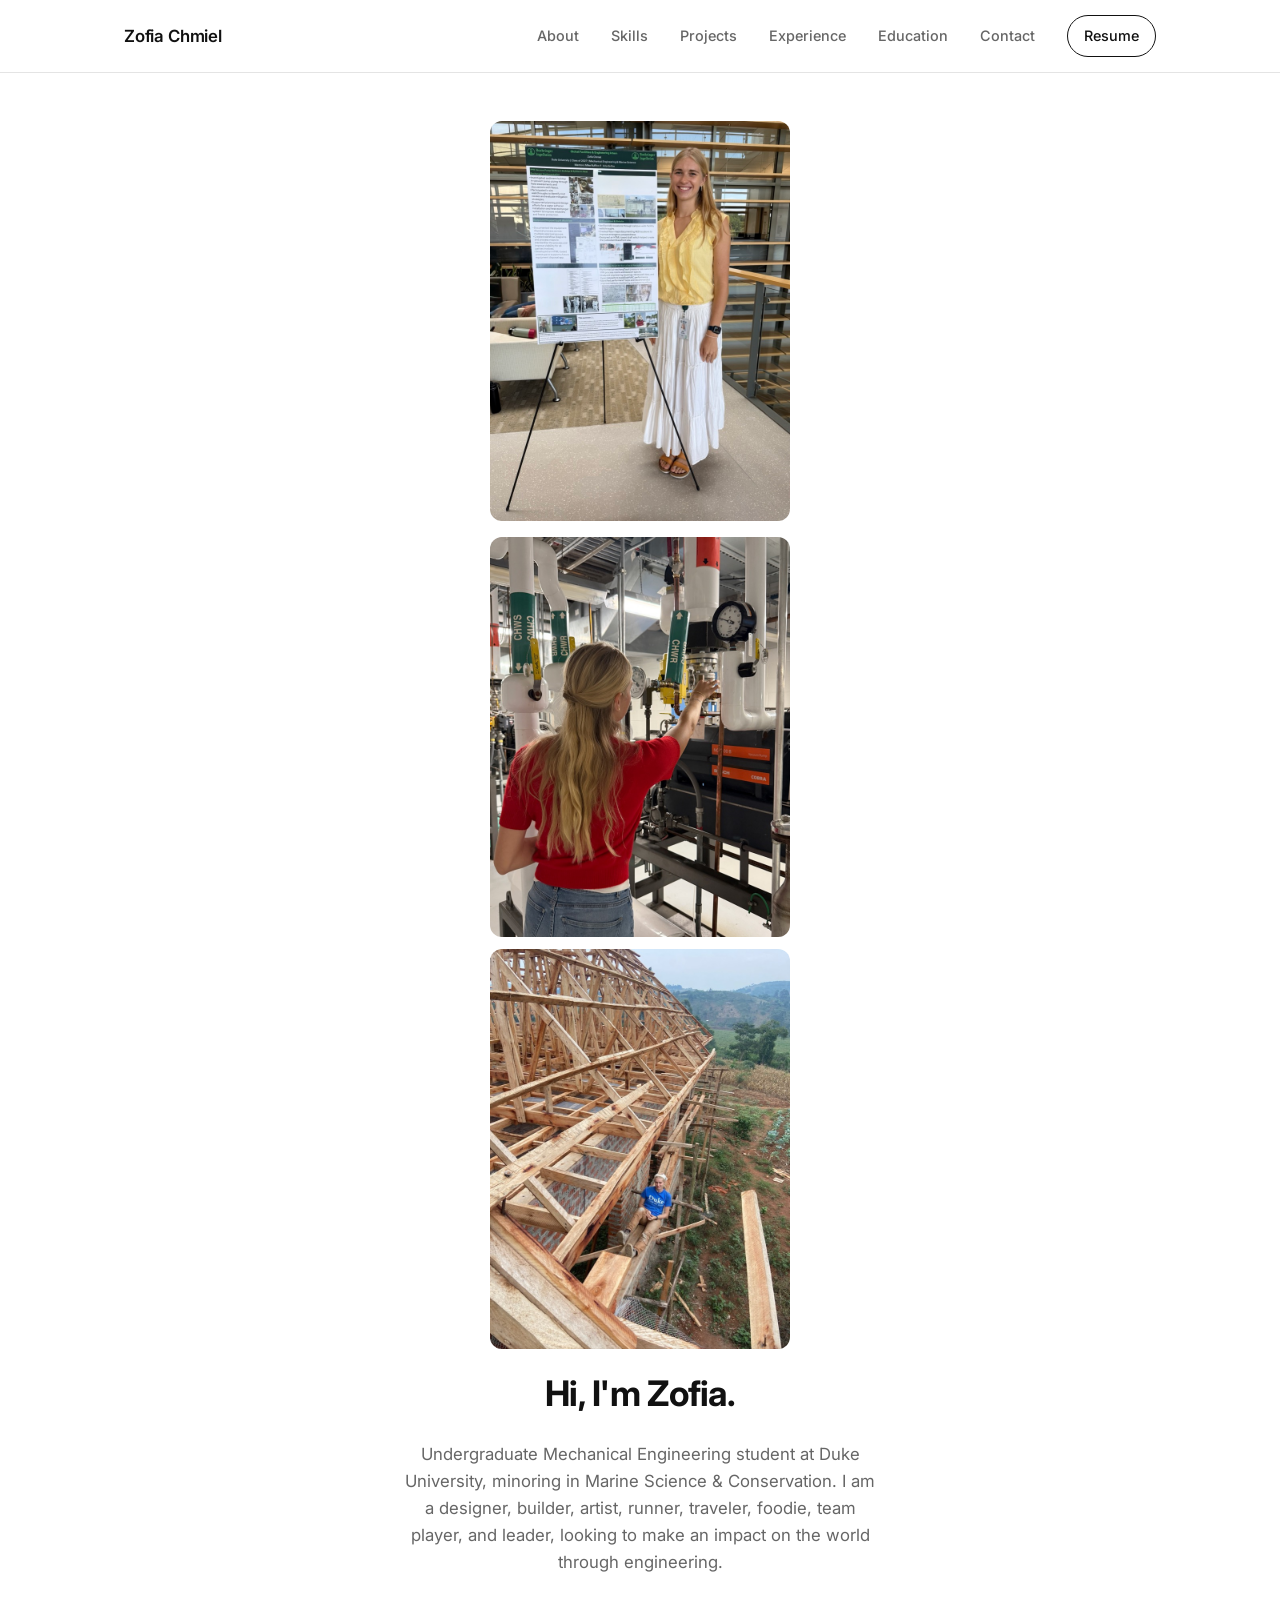
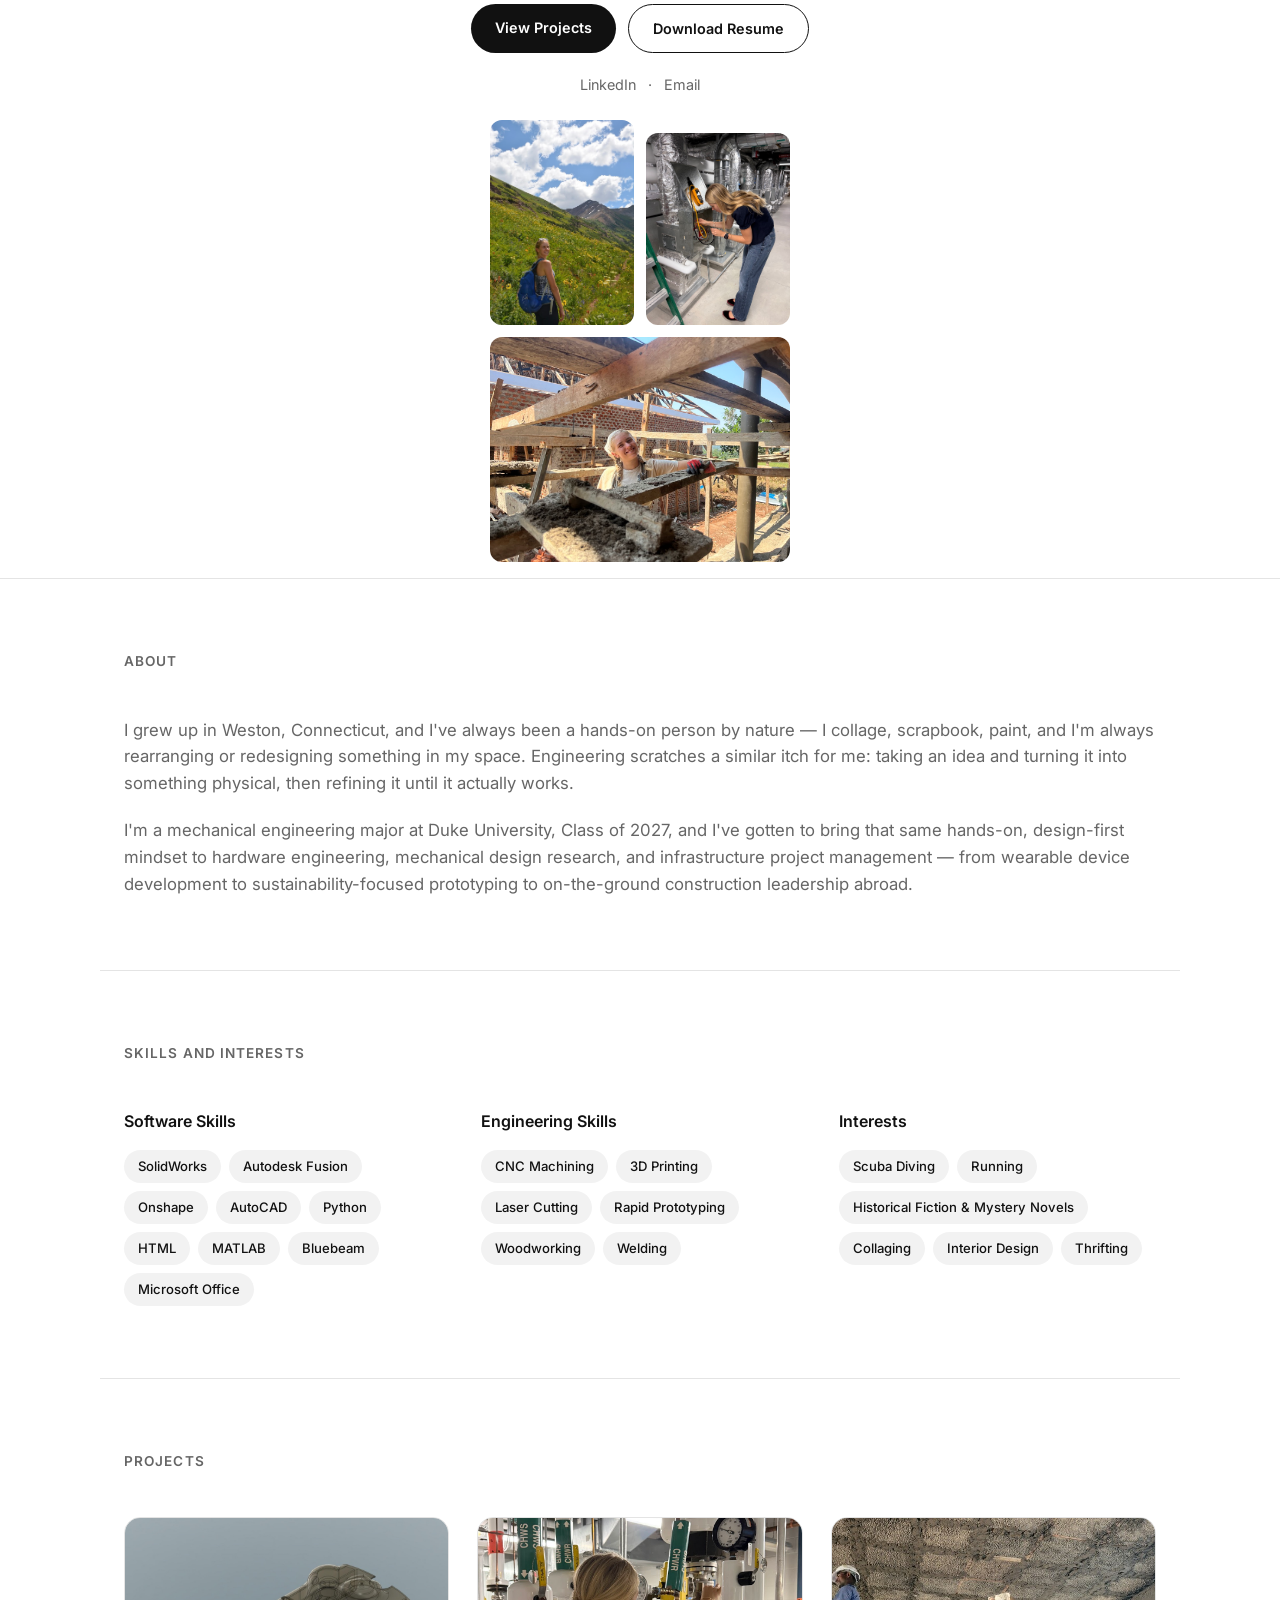
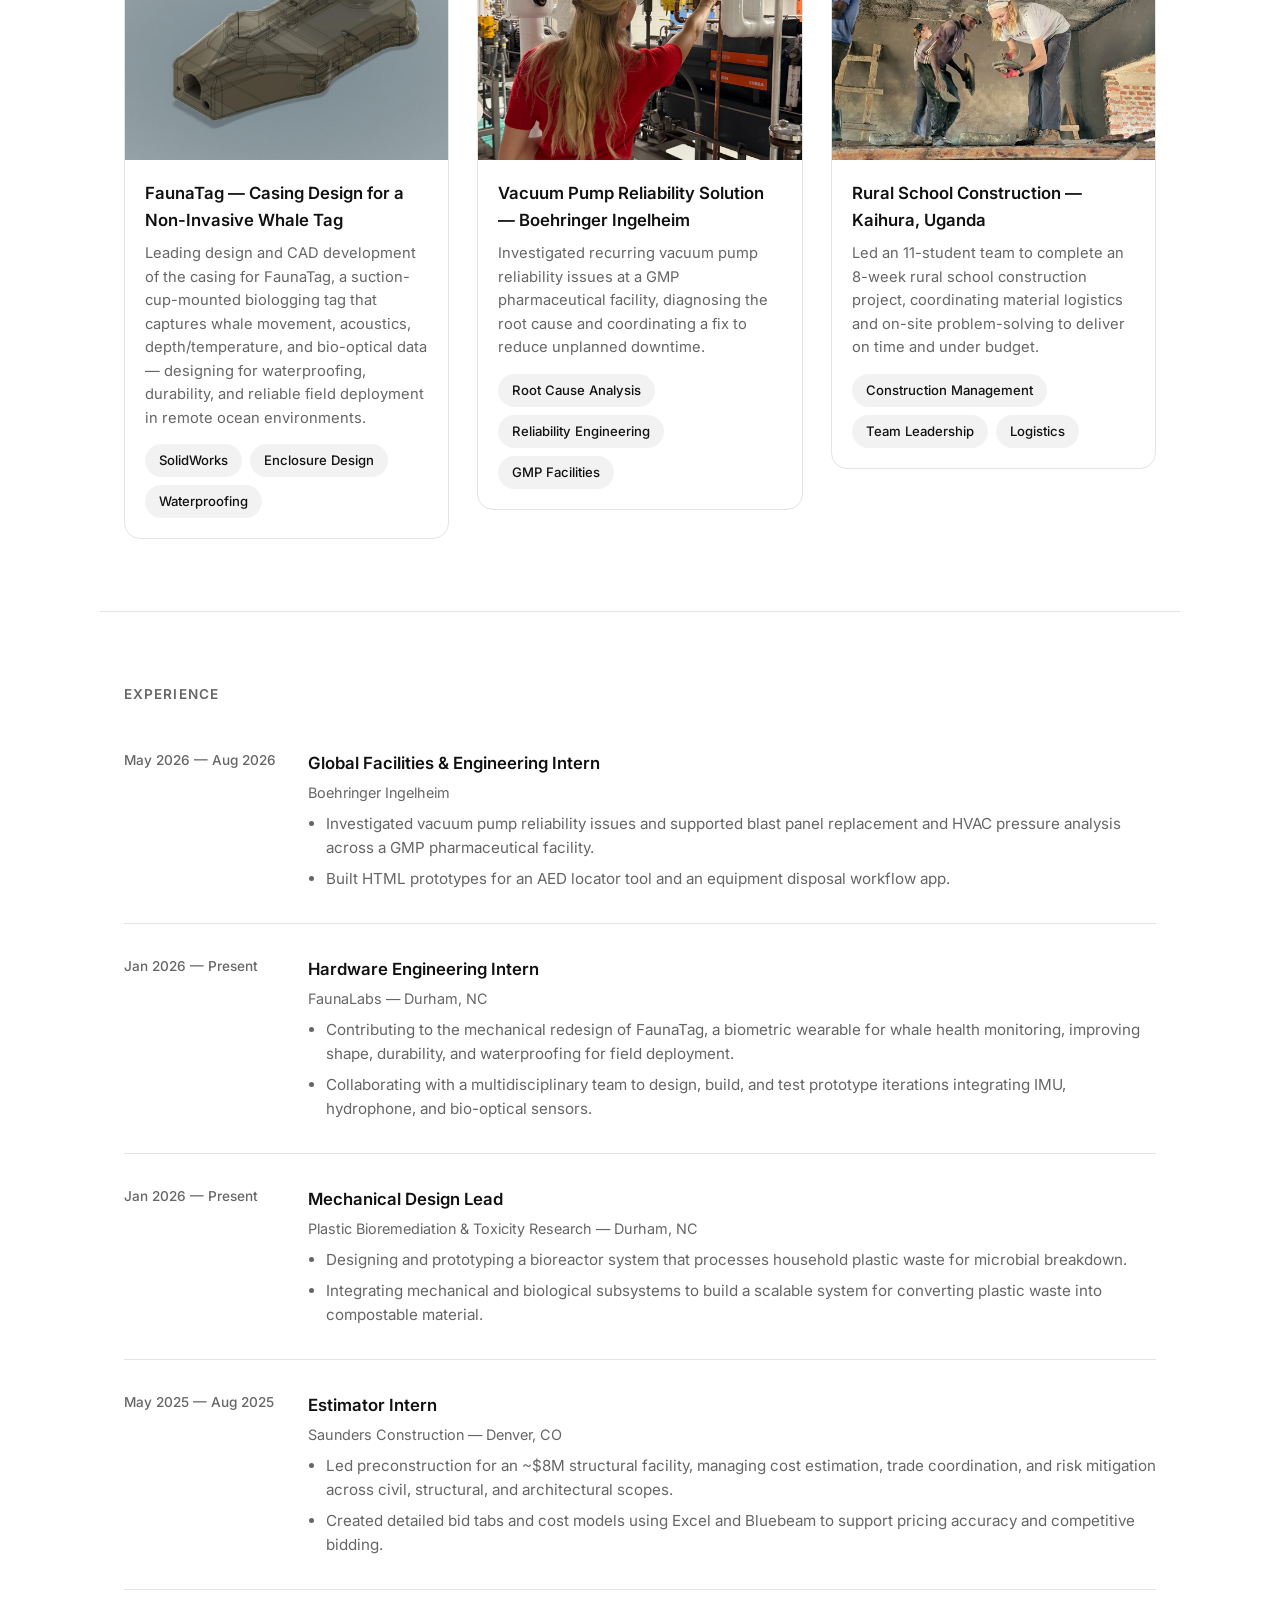
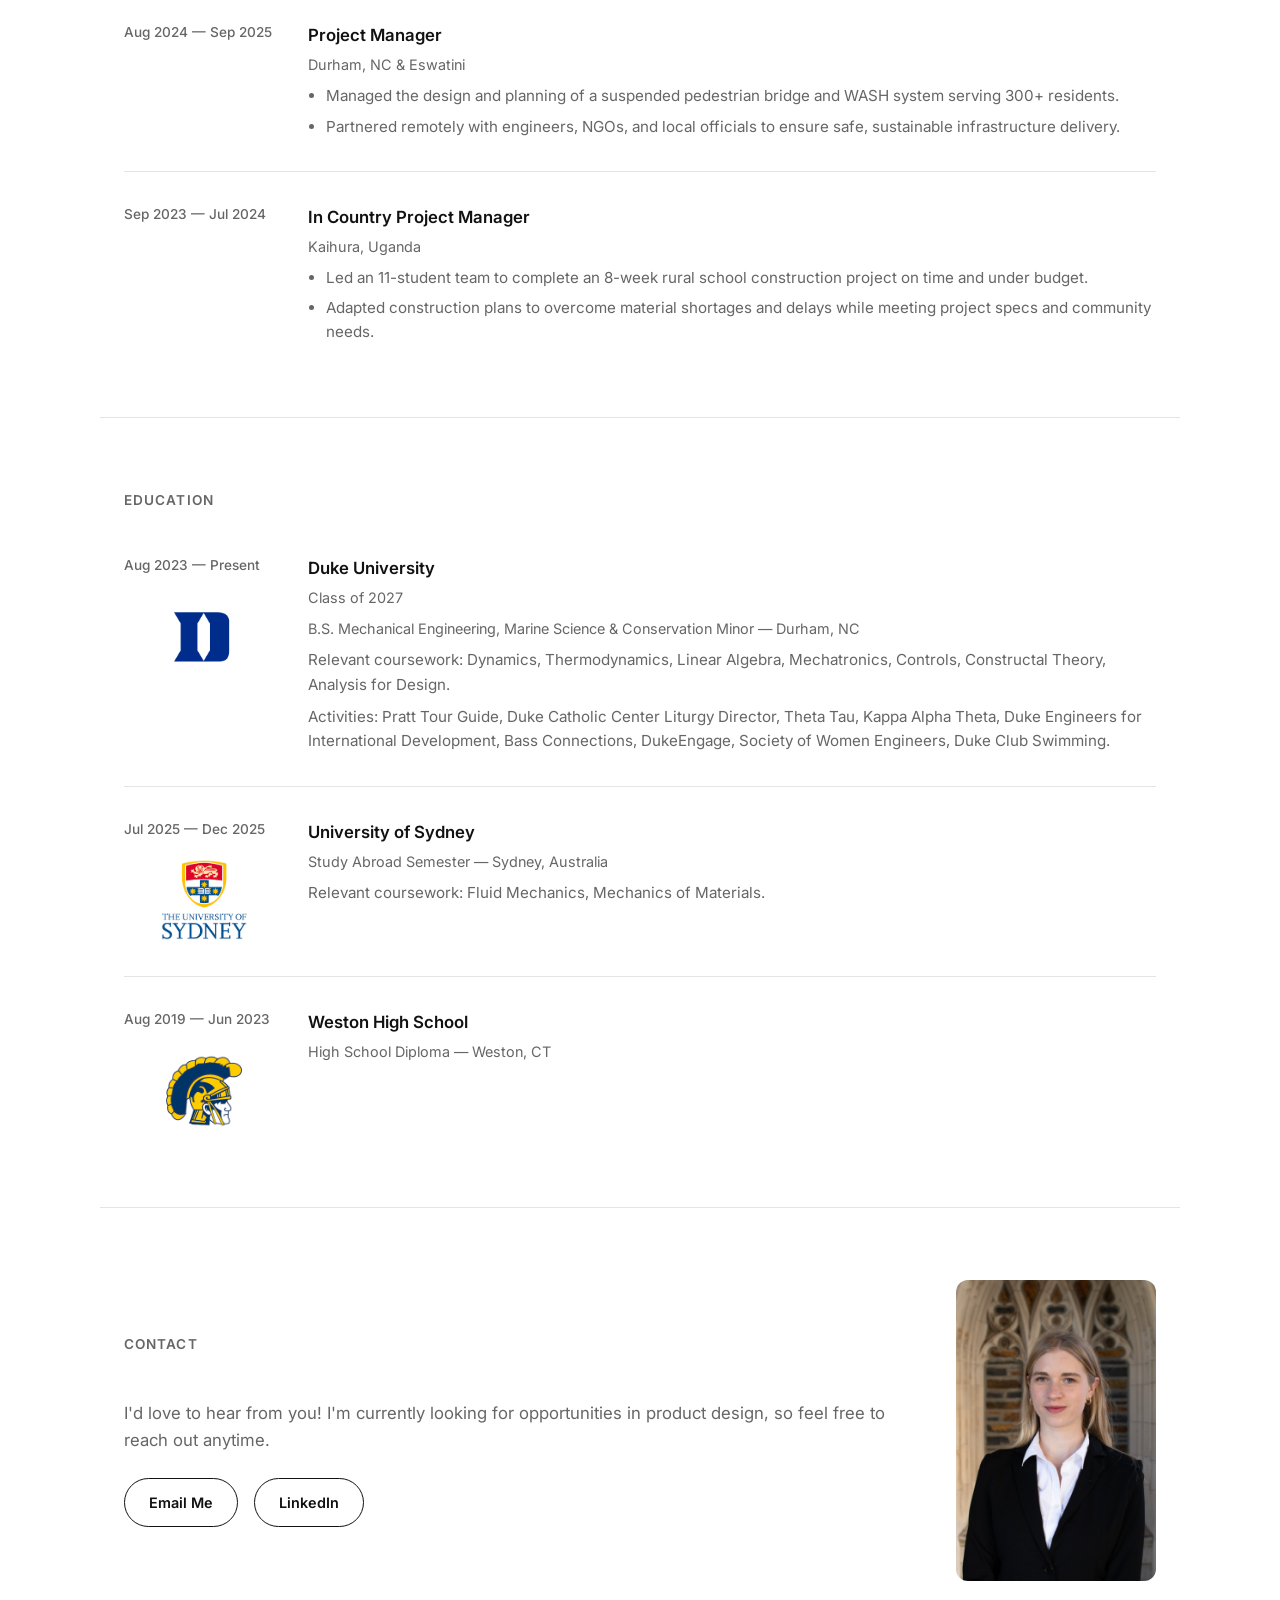
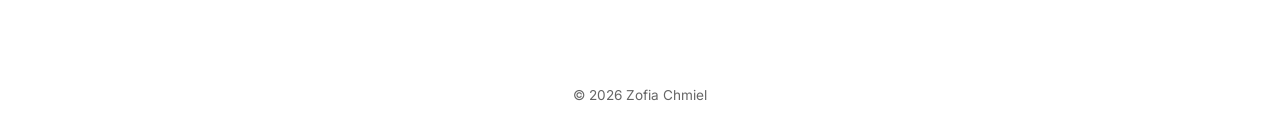
==== index.html @ 201bb9c7 "Center-crop vacuum pump card photo so Zofia is more visible Co-Authored-By: Claude Sonnet 5 <noreply" ====
<!DOCTYPE html>
<html lang="en">
<head>
<meta charset="UTF-8">
<meta name="viewport" content="width=device-width, initial-scale=1.0">
<title>Zofia Chmiel — Mechanical Engineer</title>
<meta name="description" content="Portfolio of Zofia Chmiel, mechanical engineer. Projects, experience, and resume.">
<link rel="preconnect" href="https://fonts.googleapis.com">
<link rel="preconnect" href="https://fonts.gstatic.com" crossorigin>
<link href="https://fonts.googleapis.com/css2?family=Inter:wght@400;500;600;700&display=swap" rel="stylesheet">
<link rel="stylesheet" href="css/style.css?v=54">
</head>
<body>

<header class="site-header">
  <div class="container header-inner">
    <a href="#" class="logo">Zofia Chmiel</a>
    <nav class="nav" id="nav">
      <a href="#about">About</a>
      <a href="#skills">Skills</a>
      <a href="#projects">Projects</a>
      <a href="#experience">Experience</a>
      <a href="#education">Education</a>
      <a href="#contact">Contact</a>
      <a href="resume/resume.pdf" class="nav-resume" target="_blank">Resume</a>
    </nav>
    <button class="nav-toggle" id="navToggle" aria-label="Toggle menu">
      <span></span><span></span><span></span>
    </button>
  </div>
</header>

<main>

  <!-- HERO -->
  <section class="hero-collage-frame" id="top">
    <div class="hero-left-group">
      <div class="hero-outer-photo">
        <img src="images/collage-6.jpg" alt="Zofia Chmiel" onerror="this.parentElement.classList.add('no-image')">
      </div>
      <div class="hero-left-pair">
        <div>
          <img src="images/collage-3.jpg" alt="Zofia Chmiel" onerror="this.parentElement.parentElement.classList.add('no-image')">
        </div>
        <div>
          <img src="images/collage-5.jpg" alt="Zofia Chmiel" onerror="this.parentElement.parentElement.classList.add('no-image')">
        </div>
      </div>
    </div>
    <div class="hero-text-freeform">
      <h1>Hi, I'm Zofia.</h1>
      <p class="hero-sub">
        Undergraduate Mechanical Engineering student at Duke University,
        minoring in Marine Science &amp; Conservation. I am a designer,
        builder, artist, runner, traveler, foodie, team player,
        and leader, looking to make an impact on the world through
        engineering.
      </p>
      <div class="hero-actions">
        <a href="#projects" class="btn btn-primary">View Projects</a>
        <a href="resume/resume.pdf" class="btn btn-outline" target="_blank">Download Resume</a>
      </div>
      <div class="hero-links">
        <a href="https://www.linkedin.com/in/zofia-chmiel" target="_blank" rel="noopener">LinkedIn</a>
        <span class="dot">·</span>
        <a href="mailto:zofiafchmiel@gmail.com">Email</a>
      </div>
    </div>
    <div class="hero-side-group">
      <div class="hero-side-row">
        <div class="hero-crop-top">
          <img src="images/collage-7.jpg" alt="Zofia Chmiel" onerror="this.parentElement.parentElement.classList.add('no-image')">
        </div>
        <div>
          <img src="images/collage-1.jpg" alt="Zofia Chmiel" onerror="this.parentElement.parentElement.classList.add('no-image')">
        </div>
      </div>
      <div class="hero-side-bottom">
        <img src="images/collage-4.jpg" alt="Zofia Chmiel" onerror="this.parentElement.classList.add('no-image')">
      </div>
    </div>
  </section>

  <!-- ABOUT -->
  <section class="about container" id="about">
    <h2 class="section-title">About</h2>
    <p class="about-text">
      I grew up in Weston, Connecticut, and I've always been a hands-on
      person by nature — I collage, scrapbook, paint, and I'm always
      rearranging or redesigning something in my space. Engineering
      scratches a similar itch for me: taking an idea and turning it
      into something physical, then refining it until it actually
      works.
    </p>
    <p class="about-text">
      I'm a mechanical engineering major at Duke University, Class of
      2027, and I've gotten to bring that same hands-on, design-first
      mindset to hardware engineering, mechanical design research, and
      infrastructure project management — from wearable device
      development to sustainability-focused prototyping to
      on-the-ground construction leadership abroad.
    </p>
  </section>

  <!-- SKILLS -->
  <section class="skills container" id="skills">
    <h2 class="section-title">Skills and Interests</h2>
    <div class="skills-grid">
      <div class="skill-group">
        <h3>Software Skills</h3>
        <div class="tags">
          <span class="tag">SolidWorks</span>
          <span class="tag">Autodesk Fusion</span>
          <span class="tag">Onshape</span>
          <span class="tag">AutoCAD</span>
          <span class="tag">Python</span>
          <span class="tag">HTML</span>
          <span class="tag">MATLAB</span>
          <span class="tag">Bluebeam</span>
          <span class="tag">Microsoft Office</span>
        </div>
      </div>
      <div class="skill-group">
        <h3>Engineering Skills</h3>
        <div class="tags">
          <span class="tag">CNC Machining</span>
          <span class="tag">3D Printing</span>
          <span class="tag">Laser Cutting</span>
          <span class="tag">Rapid Prototyping</span>
          <span class="tag">Woodworking</span>
          <span class="tag">Welding</span>
        </div>
      </div>
      <div class="skill-group">
        <h3>Interests</h3>
        <div class="tags">
          <span class="tag">Scuba Diving</span>
          <span class="tag">Running</span>
          <span class="tag">Historical Fiction &amp; Mystery Novels</span>
          <span class="tag">Collaging</span>
          <span class="tag">Interior Design</span>
          <span class="tag">Thrifting</span>
        </div>
      </div>
    </div>
  </section>

  <!-- PROJECTS -->
  <section class="projects container" id="projects">
    <h2 class="section-title">Projects</h2>
    <div class="project-grid">

      <a href="projects/faunatag.html" class="project-card-link">
        <article class="project-card">
          <div class="project-image">
            <img src="images/faunatag.jpg" alt="FaunaTag casing CAD model" onerror="this.parentElement.classList.add('no-image')">
          </div>
          <div class="project-body">
            <h3>FaunaTag — Casing Design for a Non-Invasive Whale Tag</h3>
            <p>Leading design and CAD development of the casing for
              FaunaTag, a suction-cup-mounted biologging tag that
              captures whale movement, acoustics, depth/temperature, and
              bio-optical data — designing for waterproofing, durability,
              and reliable field deployment in remote ocean
              environments.</p>
            <div class="tags">
              <span class="tag">SolidWorks</span>
              <span class="tag">Enclosure Design</span>
              <span class="tag">Waterproofing</span>
            </div>
          </div>
        </article>
      </a>

      <a href="projects/vacuum-pump.html" class="project-card-link">
        <article class="project-card">
          <div class="project-image focus-center">
            <img src="images/vacuum-pump.jpg" alt="Zofia working on the vacuum pump unit at Boehringer Ingelheim" onerror="this.parentElement.classList.add('no-image')">
          </div>
          <div class="project-body">
            <h3>Vacuum Pump Reliability Solution — Boehringer Ingelheim</h3>
            <p>Investigated recurring vacuum pump reliability issues at a
              GMP pharmaceutical facility, diagnosing the root cause and
              coordinating a fix to reduce unplanned downtime.</p>
            <div class="tags">
              <span class="tag">Root Cause Analysis</span>
              <span class="tag">Reliability Engineering</span>
              <span class="tag">GMP Facilities</span>
            </div>
          </div>
        </article>
      </a>

      <a href="projects/uganda.html" class="project-card-link">
        <article class="project-card">
          <div class="project-image">
            <img src="images/uganda.jpg" alt="Rural school construction project in Kaihura, Uganda" onerror="this.parentElement.classList.add('no-image')">
          </div>
          <div class="project-body">
            <h3>Rural School Construction — Kaihura, Uganda</h3>
            <p>Led an 11-student team to complete an 8-week rural school
              construction project, coordinating material logistics and
              on-site problem-solving to deliver on time and under
              budget.</p>
            <div class="tags">
              <span class="tag">Construction Management</span>
              <span class="tag">Team Leadership</span>
              <span class="tag">Logistics</span>
            </div>
          </div>
        </article>
      </a>

    </div>
  </section>

  <!-- EXPERIENCE -->
  <section class="experience container" id="experience">
    <h2 class="section-title">Experience</h2>
    <div class="timeline">

      <div class="timeline-item">
        <div class="timeline-date">May 2026 — Aug 2026</div>
        <div class="timeline-content">
          <h3>Global Facilities &amp; Engineering Intern</h3>
          <p class="timeline-org">Boehringer Ingelheim</p>
          <ul class="timeline-bullets">
            <li>Investigated vacuum pump reliability issues and supported
              blast panel replacement and HVAC pressure analysis across a
              GMP pharmaceutical facility.</li>
            <li>Built HTML prototypes for an AED locator tool and an
              equipment disposal workflow app.</li>
          </ul>
        </div>
      </div>

      <div class="timeline-item">
        <div class="timeline-date">Jan 2026 — Present</div>
        <div class="timeline-content">
          <h3>Hardware Engineering Intern</h3>
          <p class="timeline-org">FaunaLabs — Durham, NC</p>
          <ul class="timeline-bullets">
            <li>Contributing to the mechanical redesign of FaunaTag, a
              biometric wearable for whale health monitoring, improving
              shape, durability, and waterproofing for field deployment.</li>
            <li>Collaborating with a multidisciplinary team to design,
              build, and test prototype iterations integrating IMU,
              hydrophone, and bio-optical sensors.</li>
          </ul>
        </div>
      </div>

      <div class="timeline-item">
        <div class="timeline-date">Jan 2026 — Present</div>
        <div class="timeline-content">
          <h3>Mechanical Design Lead</h3>
          <p class="timeline-org">Plastic Bioremediation &amp; Toxicity Research — Durham, NC</p>
          <ul class="timeline-bullets">
            <li>Designing and prototyping a bioreactor system that
              processes household plastic waste for microbial breakdown.</li>
            <li>Integrating mechanical and biological subsystems to build
              a scalable system for converting plastic waste into
              compostable material.</li>
          </ul>
        </div>
      </div>

      <div class="timeline-item">
        <div class="timeline-date">May 2025 — Aug 2025</div>
        <div class="timeline-content">
          <h3>Estimator Intern</h3>
          <p class="timeline-org">Saunders Construction — Denver, CO</p>
          <ul class="timeline-bullets">
            <li>Led preconstruction for an ~$8M structural facility,
              managing cost estimation, trade coordination, and risk
              mitigation across civil, structural, and architectural
              scopes.</li>
            <li>Created detailed bid tabs and cost models using Excel and
              Bluebeam to support pricing accuracy and competitive
              bidding.</li>
          </ul>
        </div>
      </div>

      <div class="timeline-item">
        <div class="timeline-date">Aug 2024 — Sep 2025</div>
        <div class="timeline-content">
          <h3>Project Manager</h3>
          <p class="timeline-org">Durham, NC &amp; Eswatini</p>
          <ul class="timeline-bullets">
            <li>Managed the design and planning of a suspended pedestrian
              bridge and WASH system serving 300+ residents.</li>
            <li>Partnered remotely with engineers, NGOs, and local
              officials to ensure safe, sustainable infrastructure
              delivery.</li>
          </ul>
        </div>
      </div>

      <div class="timeline-item">
        <div class="timeline-date">Sep 2023 — Jul 2024</div>
        <div class="timeline-content">
          <h3>In Country Project Manager</h3>
          <p class="timeline-org">Kaihura, Uganda</p>
          <ul class="timeline-bullets">
            <li>Led an 11-student team to complete an 8-week rural school
              construction project on time and under budget.</li>
            <li>Adapted construction plans to overcome material shortages
              and delays while meeting project specs and community
              needs.</li>
          </ul>
        </div>
      </div>

    </div>
  </section>

  <!-- EDUCATION -->
  <section class="experience container" id="education">
    <h2 class="section-title">Education</h2>
    <div class="timeline">

      <div class="timeline-item">
        <div class="timeline-date">
          Aug 2023 — Present
          <img src="images/duke-logo.jpg" alt="Duke University logo" class="timeline-logo">
        </div>
        <div class="timeline-content">
          <h3>Duke University</h3>
          <p class="timeline-org">Class of 2027</p>
          <p class="timeline-org">B.S. Mechanical Engineering, Marine Science &amp; Conservation Minor — Durham, NC</p>
          <p>Relevant coursework: Dynamics, Thermodynamics, Linear
            Algebra, Mechatronics, Controls, Constructal Theory,
            Analysis for Design.</p>
          <p>Activities: Pratt Tour Guide, Duke Catholic Center Liturgy
            Director, Theta Tau, Kappa Alpha Theta, Duke Engineers for
            International Development, Bass Connections, DukeEngage,
            Society of Women Engineers, Duke Club Swimming.</p>
        </div>
      </div>

      <div class="timeline-item">
        <div class="timeline-date">
          Jul 2025 — Dec 2025
          <img src="images/sydney-logo.png" alt="University of Sydney logo" class="timeline-logo">
        </div>
        <div class="timeline-content">
          <h3>University of Sydney</h3>
          <p class="timeline-org">Study Abroad Semester — Sydney, Australia</p>
          <p>Relevant coursework: Fluid Mechanics, Mechanics of Materials.</p>
        </div>
      </div>

      <div class="timeline-item">
        <div class="timeline-date">
          Aug 2019 — Jun 2023
          <img src="images/weston-logo.png" alt="Weston High School logo" class="timeline-logo">
        </div>
        <div class="timeline-content">
          <h3>Weston High School</h3>
          <p class="timeline-org">High School Diploma — Weston, CT</p>
        </div>
      </div>

    </div>
  </section>

  <!-- CONTACT -->
  <section class="contact container" id="contact">
    <div class="contact-inner">
      <div class="contact-text">
        <h2 class="section-title">Contact</h2>
        <p class="about-text">
          I'd love to hear from you! I'm currently looking for
          opportunities in product design, so feel free to reach out
          anytime.
        </p>
        <div class="contact-links">
          <a href="mailto:zofiafchmiel@gmail.com" class="btn btn-outline">Email Me</a>
          <a href="https://www.linkedin.com/in/zofia-chmiel" target="_blank" rel="noopener" class="btn btn-outline">LinkedIn</a>
        </div>
      </div>
      <div class="contact-photo">
        <img src="images/contact-headshot.jpg" alt="Zofia Chmiel">
      </div>
    </div>
  </section>

</main>

<footer class="site-footer">
  <div class="container">
    <p>&copy; <span id="year"></span> Zofia Chmiel</p>
  </div>
</footer>

<script src="js/script.js"></script>
</body>
</html>
---- css/style.css ----
:root {
  --bg: #ffffff;
  --fg: #111111;
  --muted: #666666;
  --border: #e4e4e4;
  --tag-bg: #f2f2f2;
  --max-width: 1080px;
  --font: 'Inter', -apple-system, BlinkMacSystemFont, 'Segoe UI', sans-serif;
}

* { margin: 0; padding: 0; box-sizing: border-box; }

html { scroll-behavior: smooth; }

body {
  font-family: var(--font);
  color: var(--fg);
  background: var(--bg);
  line-height: 1.6;
  -webkit-font-smoothing: antialiased;
}

img { max-width: 100%; display: block; }

a {
  color: inherit;
  text-decoration: none;
}

.container {
  max-width: var(--max-width);
  margin: 0 auto;
  padding-left: 24px;
  padding-right: 24px;
}

/* ---------- Header ---------- */
.site-header {
  position: sticky;
  top: 0;
  background: rgba(255,255,255,0.9);
  backdrop-filter: blur(8px);
  border-bottom: 1px solid var(--border);
  z-index: 100;
}

.header-inner {
  display: flex;
  align-items: center;
  justify-content: space-between;
  height: 72px;
}

.logo {
  font-weight: 600;
  font-size: 1.05rem;
  letter-spacing: -0.01em;
}

.nav {
  display: flex;
  align-items: center;
  gap: 32px;
}

.nav a {
  font-size: 0.9rem;
  font-weight: 500;
  color: var(--muted);
  transition: color 0.15s ease;
}

.nav a:hover { color: var(--fg); }

.nav-resume {
  border: 1px solid var(--fg);
  padding: 8px 16px;
  border-radius: 999px;
  color: var(--fg) !important;
}

.nav-toggle {
  display: none;
  flex-direction: column;
  gap: 5px;
  background: none;
  border: none;
  cursor: pointer;
  padding: 8px;
}

.nav-toggle span {
  width: 22px;
  height: 2px;
  background: var(--fg);
  display: block;
}

/* ---------- Sections ---------- */
main section {
  padding: 72px 0;
  border-bottom: 1px solid var(--border);
  scroll-margin-top: 73px;
}

.section-title {
  font-size: 0.85rem;
  font-weight: 600;
  text-transform: uppercase;
  letter-spacing: 0.08em;
  color: var(--muted);
  margin-bottom: 44px;
}

/* ---------- Hero ---------- */
.hero-collage-frame {
  position: relative;
  display: flex;
  align-items: center;
  justify-content: space-between;
  gap: 24px;
  padding: 16px 20px;
  border-bottom: 1px solid var(--border);
}

.hero-left-group {
  display: flex;
  align-items: center;
  gap: 24px;
}

.hero-outer-photo {
  flex-shrink: 0;
  width: 220px;
  border-radius: 12px;
  overflow: hidden;
  background: var(--tag-bg);
}

.hero-outer-photo img {
  width: 100%;
  height: auto;
  display: block;
}

.hero-outer-photo.no-image {
  aspect-ratio: 3 / 4;
  display: flex;
  align-items: center;
  justify-content: center;
}

.hero-outer-photo.no-image::after {
  content: "Add photo";
  color: var(--muted);
  font-size: 0.75rem;
}

.hero-outer-photo.no-image img { display: none; }

.hero-left-pair {
  display: flex;
  flex-direction: column;
  gap: 12px;
  flex-shrink: 0;
  width: 150px;
}

.hero-left-pair > div {
  border-radius: 12px;
  overflow: hidden;
  background: var(--tag-bg);
}

.hero-left-pair img {
  width: 100%;
  height: auto;
  display: block;
}

.hero-side-group {
  display: flex;
  flex-direction: column;
  gap: 12px;
  flex-shrink: 0;
  width: 320px;
}

.hero-side-row {
  display: flex;
  align-items: flex-end;
  gap: 12px;
}

.hero-side-row > div,
.hero-side-bottom {
  border-radius: 12px;
  overflow: hidden;
  background: var(--tag-bg);
}

.hero-side-row > div {
  flex: 1 1 0;
}

.hero-side-row img,
.hero-side-bottom img {
  width: 100%;
  height: auto;
  display: block;
}

.hero-side-row > div.hero-crop-top {
  height: 205px;
  align-self: flex-end;
}

.hero-side-row > div.hero-crop-top img {
  height: 100%;
  object-fit: cover;
  object-position: center bottom;
}

.hero-text-freeform {
  display: flex;
  flex-direction: column;
  align-items: center;
  justify-content: center;
  text-align: center;
  padding: 24px;
  width: 380px;
}

.eyebrow {
  font-size: 0.85rem;
  font-weight: 600;
  text-transform: uppercase;
  letter-spacing: 0.08em;
  color: var(--muted);
  margin-bottom: 16px;
}

.hero-text-freeform h1 {
  font-size: 2.6rem;
  font-weight: 700;
  letter-spacing: -0.02em;
  margin-bottom: 20px;
}

.hero-sub {
  font-size: 1.05rem;
  color: var(--muted);
  margin-bottom: 28px;
  max-width: 480px;
}

.hero-actions {
  display: flex;
  flex-wrap: wrap;
  justify-content: center;
  gap: 12px;
  margin-bottom: 20px;
}

.btn {
  display: inline-block;
  padding: 12px 24px;
  border-radius: 999px;
  font-size: 0.9rem;
  font-weight: 600;
  transition: opacity 0.15s ease, background 0.15s ease;
}

.btn-primary {
  background: var(--fg);
  color: var(--bg);
}

.btn-primary:hover { opacity: 0.85; }

.btn-outline {
  border: 1px solid var(--fg);
  color: var(--fg);
}

.btn-outline:hover { background: var(--fg); color: var(--bg); }

.hero-links {
  font-size: 0.9rem;
  color: var(--muted);
}

.hero-links a:hover { color: var(--fg); }

.hero-links .dot { margin: 0 8px; }

@media (max-width: 1439px) {
  .hero-collage-frame {
    display: block;
    padding: 48px 24px 0;
  }

  .hero-left-group {
    display: block;
  }

  .hero-outer-photo {
    width: 80%;
    max-width: 300px;
    margin: 0 auto 16px;
    flex: none;
  }

  .hero-left-pair {
    width: 80%;
    max-width: 300px;
    margin: 0 auto 16px;
  }

  .hero-side-group {
    width: 80%;
    max-width: 300px;
    margin: 0 auto 16px;
  }

  .hero-text-freeform {
    width: 100%;
    padding: 0 0 24px;
  }

  .hero-text-freeform h1 { font-size: 2.2rem; }
}

@media (min-width: 1440px) {
  .hero-collage-frame {
    min-height: calc(100vh - 72px);
  }

  .hero-outer-photo {
    flex: 0 0 auto;
    width: auto;
    height: 350px;
  }

  .hero-outer-photo img {
    width: auto;
    height: 100%;
  }

  .hero-text-freeform {
    position: absolute;
    left: 50%;
    top: 50%;
    transform: translate(-50%, -50%);
  }

  .hero-left-group {
    position: absolute;
    top: 50%;
    right: calc(50% + 210px);
    transform: translateY(-50%);
  }

  .hero-side-group {
    position: absolute;
    top: 50%;
    left: calc(50% + 210px);
    transform: translateY(-50%);
  }
}


/* ---------- About ---------- */
.about-text {
  max-width: none;
  color: var(--muted);
  font-size: 1.05rem;
}

.about-text + .about-text {
  margin-top: 20px;
}

/* ---------- Skills ---------- */
.skills-grid {
  display: grid;
  grid-template-columns: repeat(3, 1fr);
  gap: 40px;
}

.skill-group h3 {
  font-size: 1rem;
  font-weight: 600;
  margin-bottom: 16px;
}

.tags {
  display: flex;
  flex-wrap: wrap;
  gap: 8px;
}

.tag {
  background: var(--tag-bg);
  color: var(--fg);
  font-size: 0.82rem;
  font-weight: 500;
  padding: 6px 14px;
  border-radius: 999px;
}

/* ---------- Projects ---------- */
.project-grid {
  display: grid;
  grid-template-columns: repeat(3, 1fr);
  gap: 28px;
}

.project-card {
  border: 1px solid var(--border);
  border-radius: 16px;
  overflow: hidden;
  transition: transform 0.15s ease, box-shadow 0.15s ease;
}

.project-card:hover {
  transform: translateY(-4px);
  box-shadow: 0 12px 24px rgba(0,0,0,0.06);
}

.project-image {
  aspect-ratio: 4 / 3;
  background: var(--tag-bg);
}

.project-image img { width: 100%; height: 100%; object-fit: cover; object-position: top center; }

.project-image.focus-center img { object-position: center; }

.project-image.no-image {
  display: flex;
  align-items: center;
  justify-content: center;
}

.project-image.no-image::after {
  content: "Add photo";
  color: var(--muted);
  font-size: 0.85rem;
}

.project-image.no-image img { display: none; }

.project-body { padding: 20px; }

.project-body h3 {
  font-size: 1.05rem;
  font-weight: 600;
  margin-bottom: 8px;
}

.project-body p {
  color: var(--muted);
  font-size: 0.92rem;
  margin-bottom: 14px;
}

/* ---------- Experience / Timeline ---------- */
.timeline {
  display: flex;
  flex-direction: column;
  gap: 32px;
}

.timeline-item {
  display: grid;
  grid-template-columns: 160px 1fr;
  gap: 24px;
  padding-bottom: 32px;
  border-bottom: 1px solid var(--border);
}

.timeline-item:last-child {
  border-bottom: none;
  padding-bottom: 0;
}

.timeline-date {
  display: flex;
  flex-direction: column;
  align-items: flex-start;
  gap: 16px;
  font-size: 0.85rem;
  color: var(--muted);
  font-weight: 500;
  white-space: nowrap;
}

.timeline-content h3 {
  font-size: 1.05rem;
  font-weight: 600;
  margin-bottom: 4px;
}

.timeline-logo {
  align-self: center;
  width: 88px;
  height: 88px;
  object-fit: contain;
}

.timeline-org {
  color: var(--muted);
  font-size: 0.9rem;
  margin-bottom: 8px;
}

.timeline-content p:not(.timeline-org) {
  color: var(--muted);
  font-size: 0.95rem;
}

.timeline-content p:not(.timeline-org):not(:last-child) {
  margin-bottom: 8px;
}

.timeline-bullets {
  color: var(--muted);
  font-size: 0.95rem;
  margin: 0;
  padding-left: 18px;
}

.timeline-bullets li {
  margin-bottom: 6px;
}

.timeline-bullets li:last-child {
  margin-bottom: 0;
}

/* ---------- Contact ---------- */
.contact { border-bottom: none; }

.contact-inner {
  display: flex;
  align-items: center;
  justify-content: space-between;
  gap: 48px;
}

.contact-text { flex: 1; }

.contact-photo {
  flex-shrink: 0;
  width: 200px;
  border-radius: 12px;
  overflow: hidden;
  background: var(--tag-bg);
}

.contact-photo img {
  width: 100%;
  height: auto;
  display: block;
}

.contact-links {
  display: flex;
  gap: 16px;
  margin-top: 24px;
}

/* ---------- Footer ---------- */
.site-footer {
  padding: 32px 0;
}

.site-footer p {
  font-size: 0.85rem;
  color: var(--muted);
  text-align: center;
}

/* ---------- Project Card Link ---------- */
.project-card-link {
  display: block;
  text-decoration: none;
  color: inherit;
}

/* ---------- Project Detail Page ---------- */
.back-link {
  display: inline-block;
  font-size: 0.9rem;
  color: var(--muted);
  margin-bottom: 24px;
}

.back-link:hover { color: var(--fg); }

.project-hero {
  padding-top: 56px;
  padding-bottom: 40px;
}

.project-hero .eyebrow { margin-bottom: 12px; }

.project-hero h1 {
  font-size: 2.4rem;
  font-weight: 700;
  letter-spacing: -0.02em;
  margin-bottom: 12px;
}

.project-meta {
  color: var(--muted);
  font-size: 1rem;
  margin-bottom: 20px;
}

.project-gallery {
  display: grid;
  grid-template-columns: repeat(2, 1fr);
  gap: 16px;
  padding-bottom: 56px;
}

.gallery-image {
  aspect-ratio: 4 / 3;
  background: var(--tag-bg);
  border-radius: 12px;
  overflow: hidden;
  display: flex;
  align-items: center;
  justify-content: center;
}

.gallery-image img { width: 100%; height: 100%; object-fit: cover; object-position: top center; }

.gallery-image.no-image::after {
  content: "Add photo";
  color: var(--muted);
  font-size: 0.85rem;
}

.gallery-image.no-image img { display: none; }

.gallery-image.wide { grid-column: span 2; }

.project-detail-body {
  display: grid;
  grid-template-columns: 1fr 260px;
  gap: 56px;
  padding-top: 56px;
  padding-bottom: 96px;
}

.project-detail-text p {
  color: var(--muted);
  font-size: 1.02rem;
  margin-bottom: 20px;
}

.project-detail-text h3 {
  font-size: 1.05rem;
  font-weight: 600;
  margin-bottom: 8px;
  margin-top: 8px;
  color: var(--fg);
}

.project-detail-side h3 {
  font-size: 0.85rem;
  font-weight: 600;
  text-transform: uppercase;
  letter-spacing: 0.06em;
  color: var(--muted);
  margin-bottom: 16px;
}

.inline-gallery {
  display: grid;
  grid-template-columns: repeat(2, 1fr);
  gap: 16px;
  margin: 4px 0 28px;
}

.inline-gallery.single {
  grid-template-columns: 1fr;
}

.inline-gallery.cols-3 {
  grid-template-columns: repeat(3, 1fr);
}

.inline-gallery.single .gallery-image {
  aspect-ratio: 16 / 9;
}

.inline-gallery.natural-size .gallery-image {
  aspect-ratio: auto;
}

.inline-gallery.natural-size .gallery-image img {
  width: 100%;
  height: auto;
  object-fit: contain;
}

.inline-gallery.small {
  max-width: 180px;
  margin-left: auto;
  margin-right: auto;
}

.model-embed {
  width: 100%;
  aspect-ratio: 16 / 9;
  border-radius: 12px;
  overflow: hidden;
  border: 1px solid var(--border);
  background: var(--tag-bg);
}

.model-embed iframe {
  width: 100%;
  height: 100%;
  border: 0;
  display: block;
}

.model-link {
  position: relative;
  display: block;
  text-decoration: none;
  transition: opacity 0.15s ease;
}

.model-link:hover { opacity: 0.9; }

.model-link img {
  width: 100%;
  height: 100%;
  object-fit: cover;
  object-position: top center;
  display: block;
}

.model-link .model-link-label {
  position: absolute;
  left: 16px;
  bottom: 16px;
  background: rgba(17, 17, 17, 0.85);
  color: #fff;
  padding: 10px 18px;
  border-radius: 999px;
  font-size: 0.9rem;
  font-weight: 600;
}

.model-link.no-image {
  display: flex;
  align-items: center;
  justify-content: center;
}

.model-link.no-image img { display: none; }

.model-link.no-image .model-link-label {
  position: static;
  background: transparent;
  color: var(--fg);
  padding: 0;
}

.model-caption {
  font-size: 0.85rem;
  color: var(--muted);
  margin: 10px 0 28px;
}

@media (max-width: 720px) {
  .project-gallery { grid-template-columns: 1fr; }
  .gallery-image.wide { grid-column: span 1; }
  .project-detail-body { grid-template-columns: 1fr; gap: 32px; }
  .project-hero h1 { font-size: 1.9rem; }
  .inline-gallery { grid-template-columns: 1fr; }
  .inline-gallery.cols-3 { grid-template-columns: 1fr; }
}

/* ---------- Responsive ---------- */
@media (max-width: 860px) {
  .skills-grid { grid-template-columns: 1fr; gap: 28px; }
  .project-grid { grid-template-columns: repeat(2, 1fr); }
  .contact-inner { flex-direction: column-reverse; align-items: flex-start; gap: 24px; }
  .contact-photo { width: 160px; }
}

@media (max-width: 720px) {
  .nav {
    position: absolute;
    top: 72px;
    left: 0;
    right: 0;
    background: var(--bg);
    border-bottom: 1px solid var(--border);
    flex-direction: column;
    align-items: flex-start;
    gap: 0;
    padding: 8px 24px 16px;
    display: none;
  }

  .nav.open { display: flex; }

  .nav a {
    width: 100%;
    padding: 12px 0;
    border-bottom: 1px solid var(--border);
  }

  .nav a:last-child { border-bottom: none; }

  .nav-resume {
    display: inline-block;
    margin-top: 8px;
    text-align: center;
  }

  .nav-toggle { display: flex; }

  main section { padding: 64px 0; }

  .project-grid { grid-template-columns: 1fr; }

  .timeline-item {
    grid-template-columns: 1fr;
    gap: 8px;
  }
}
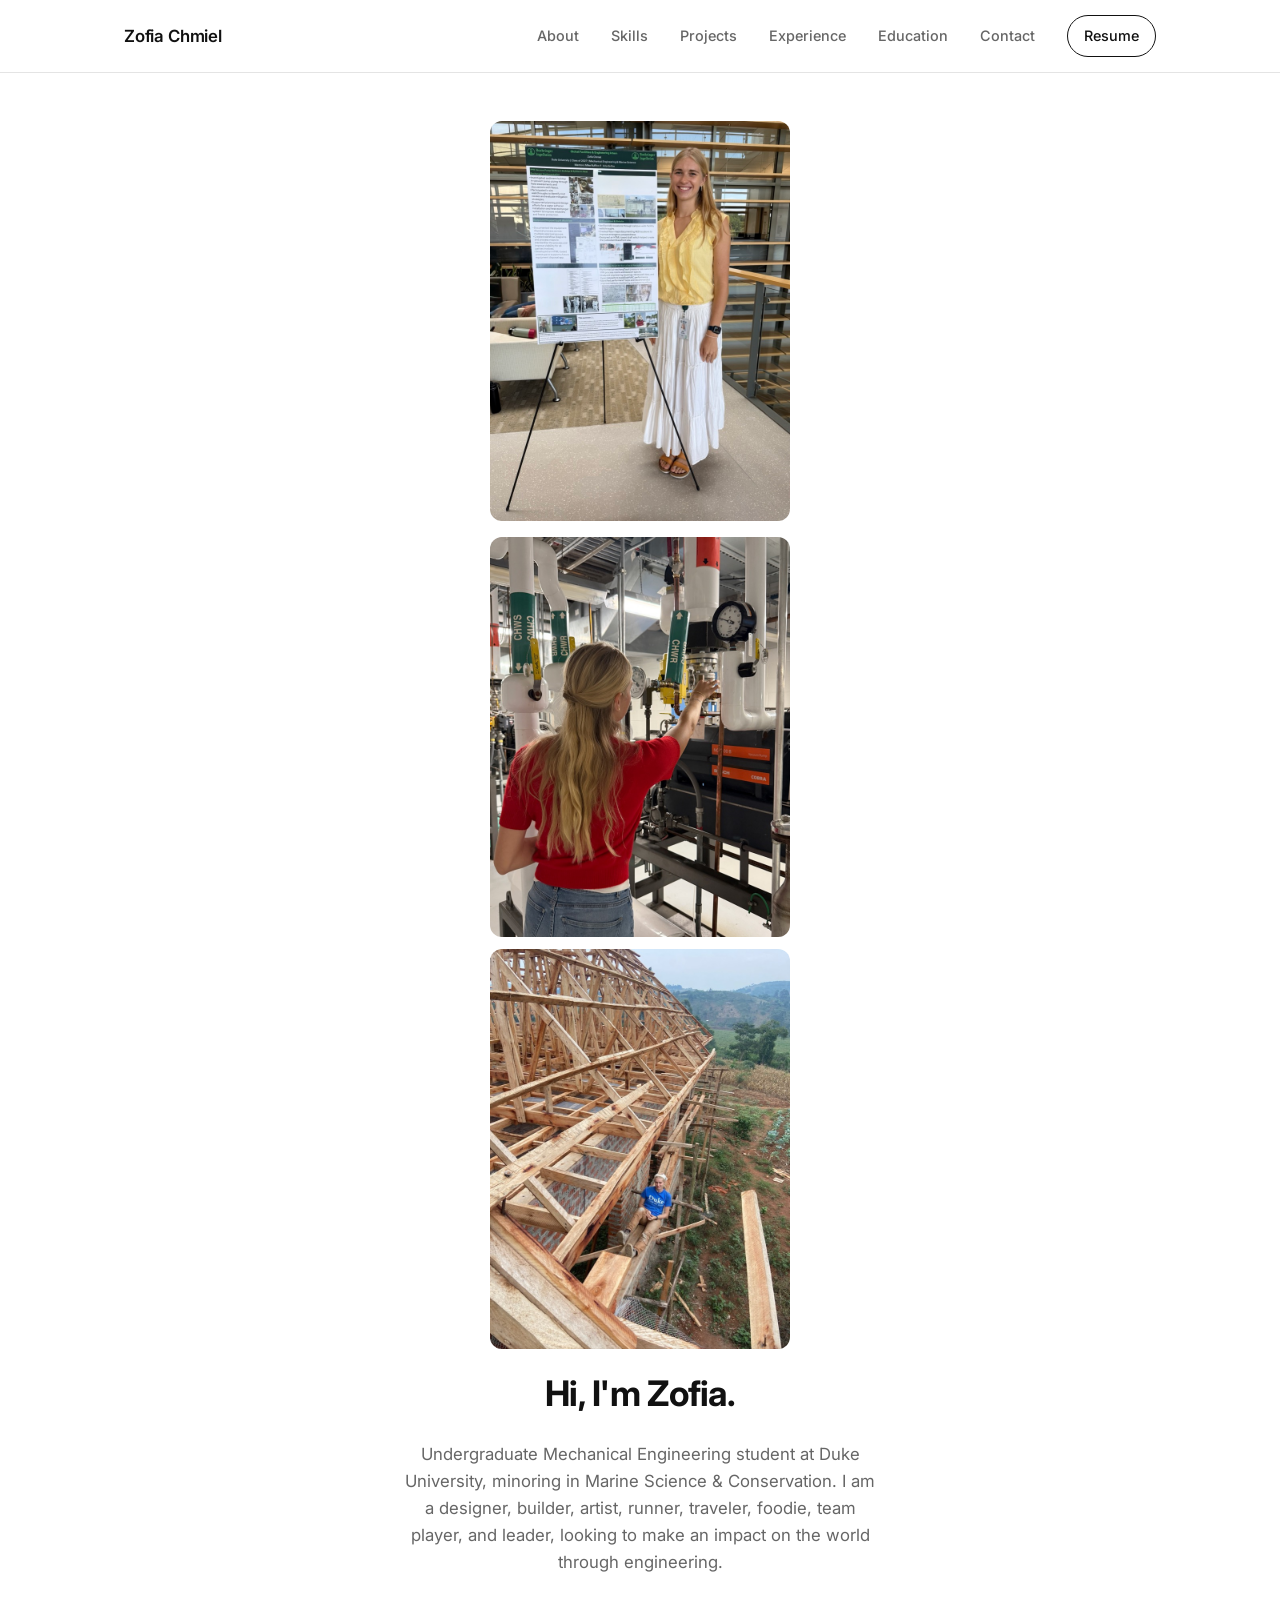
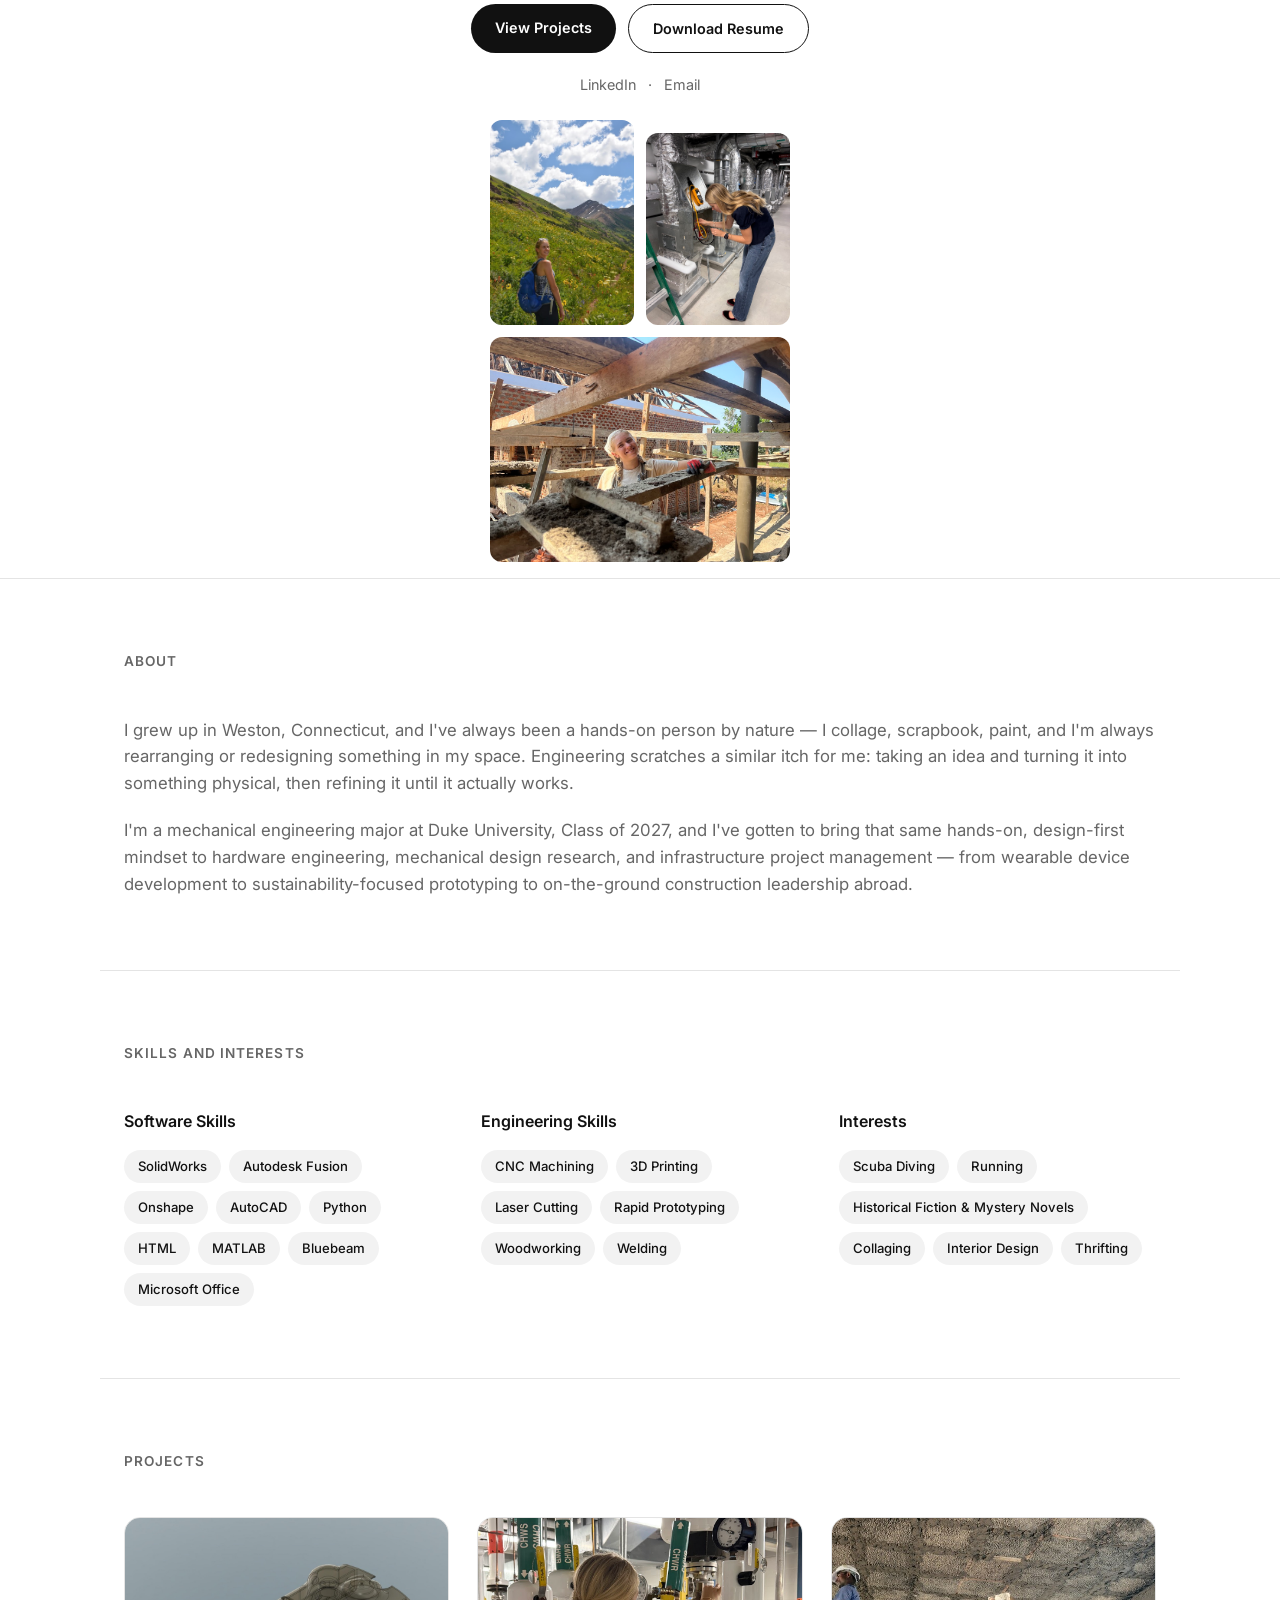
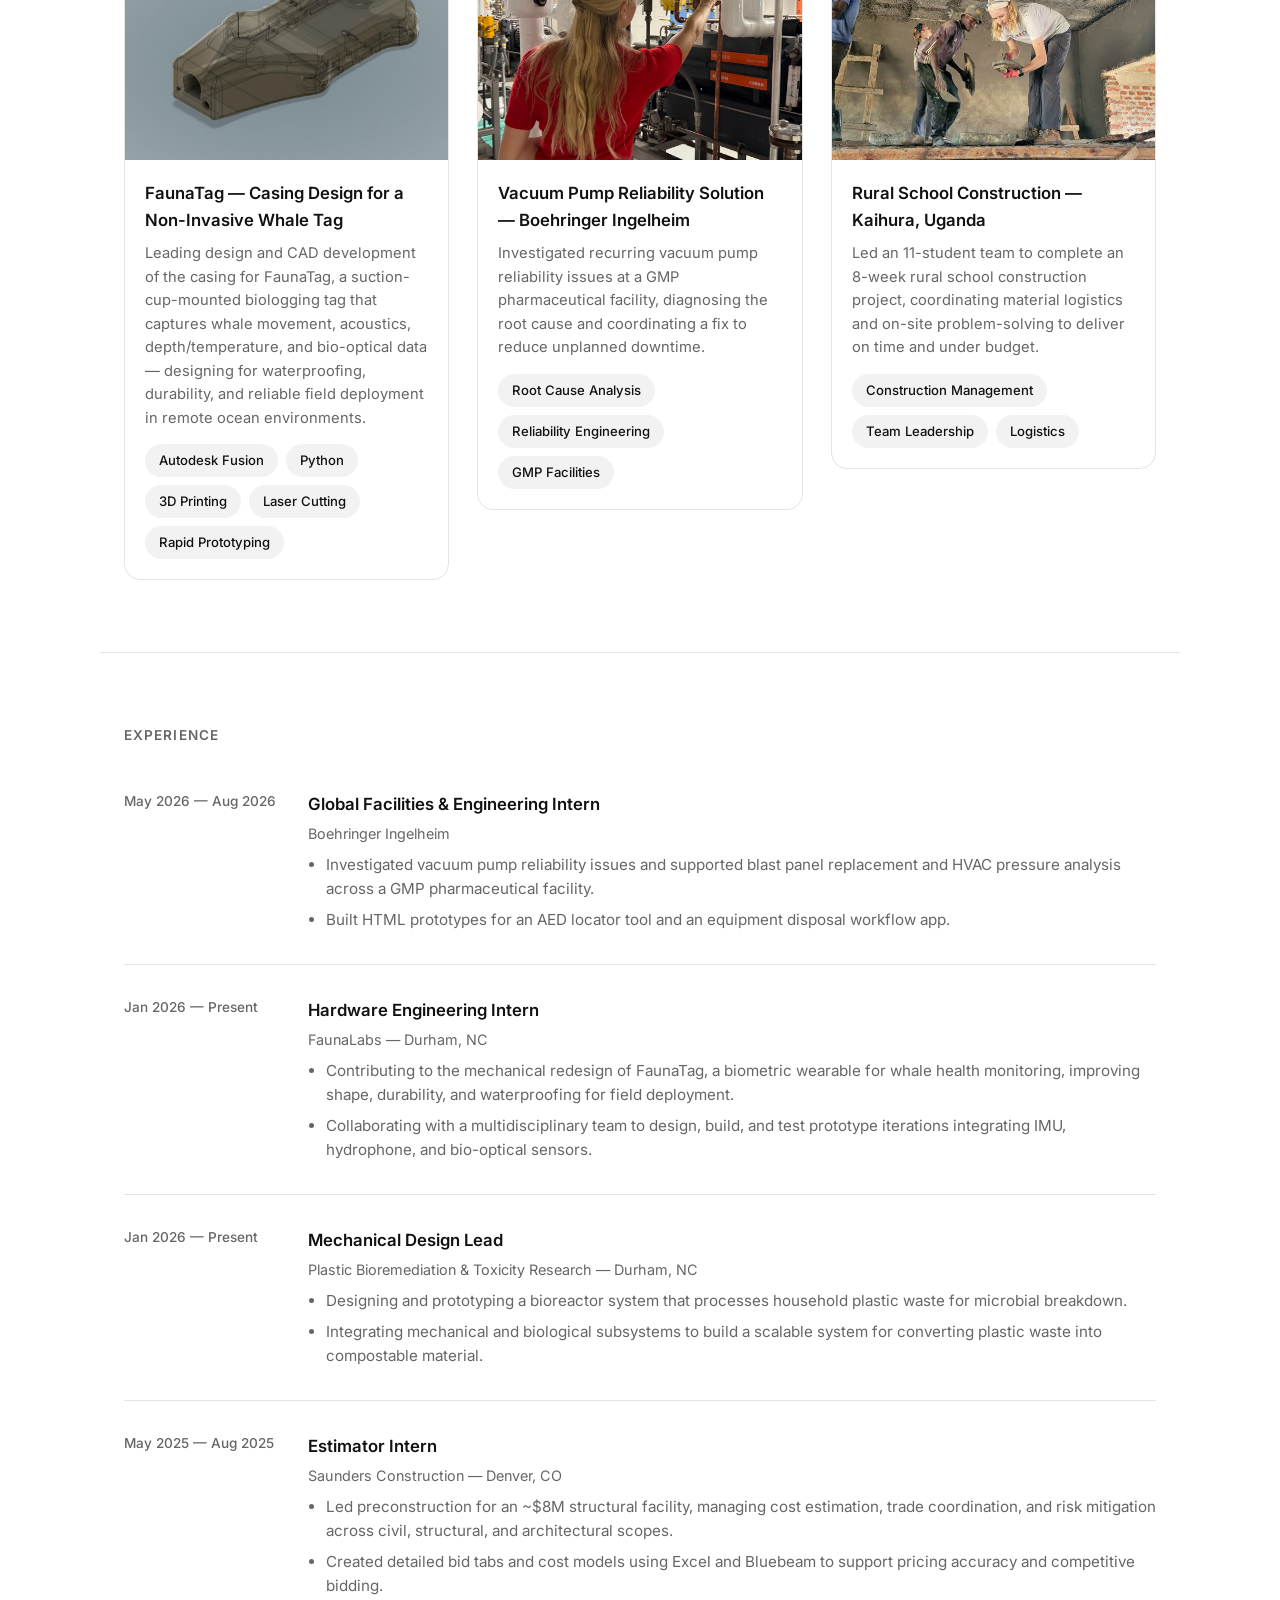
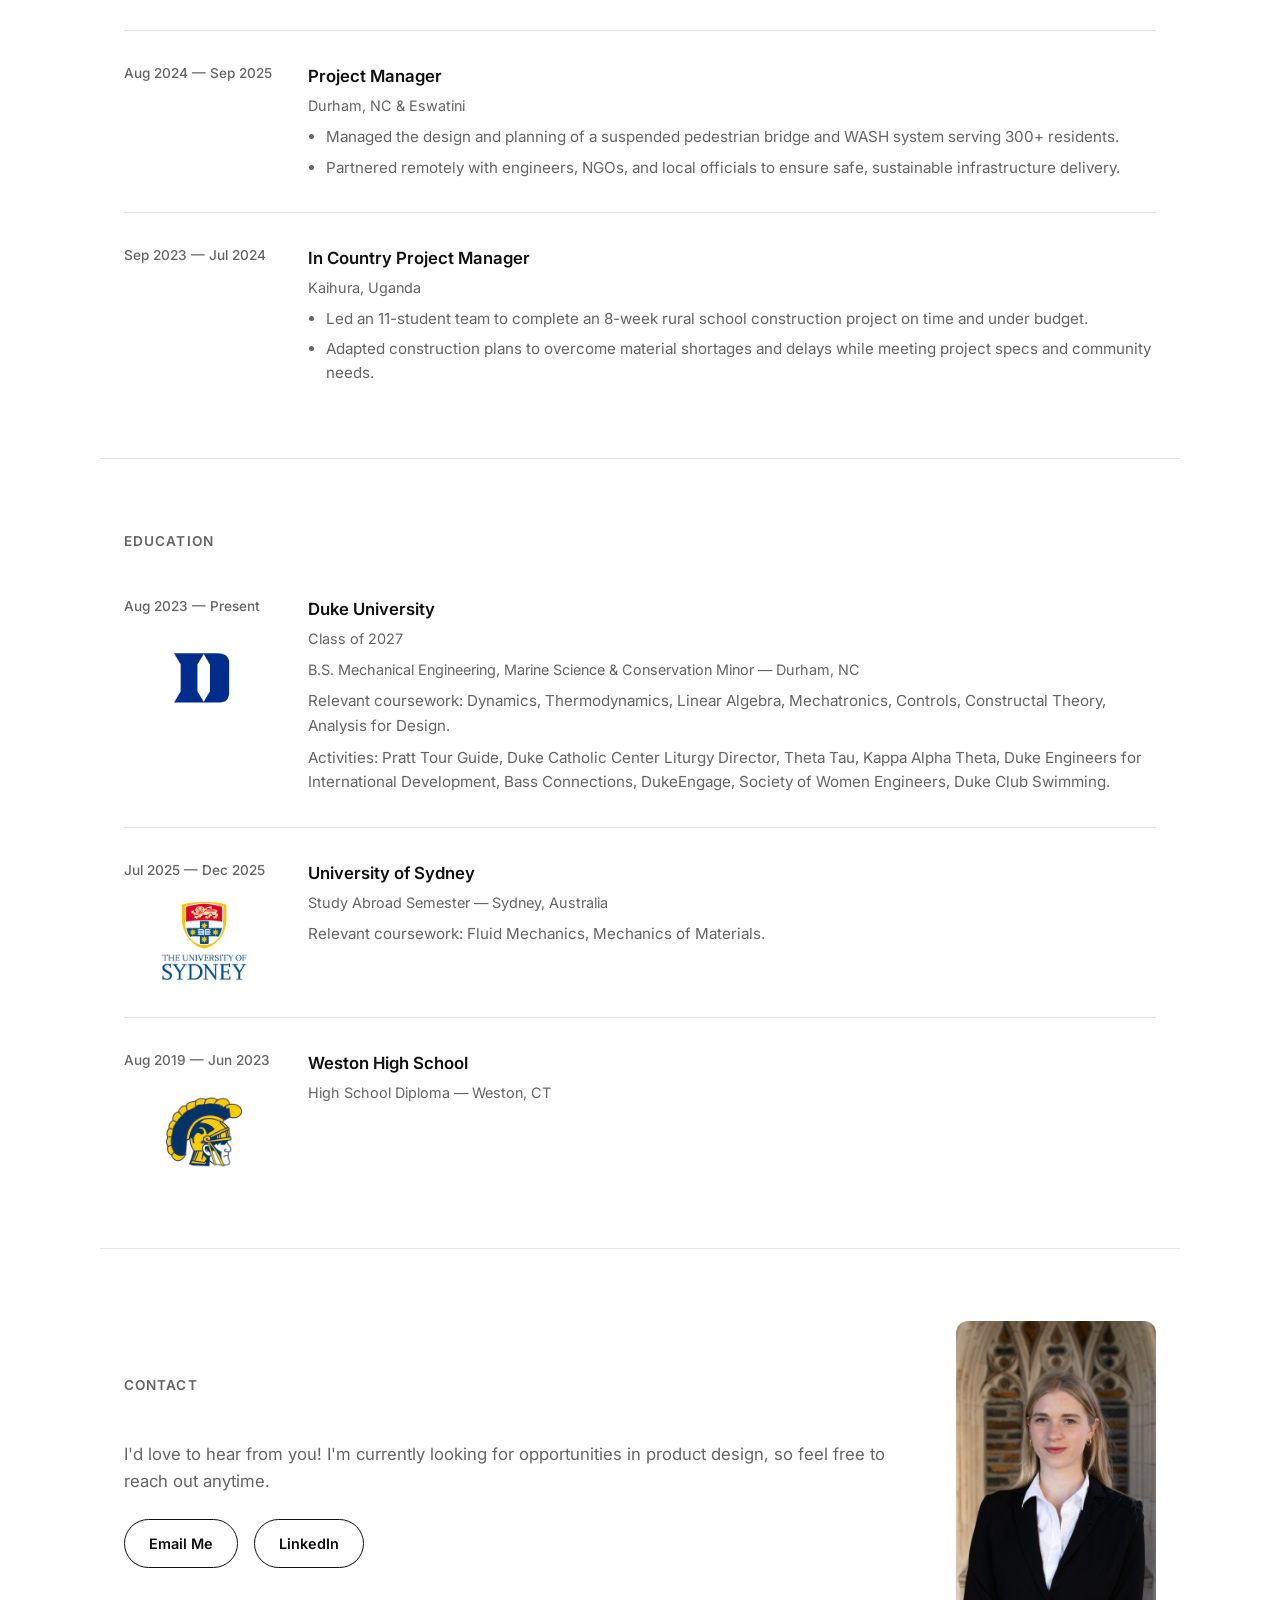
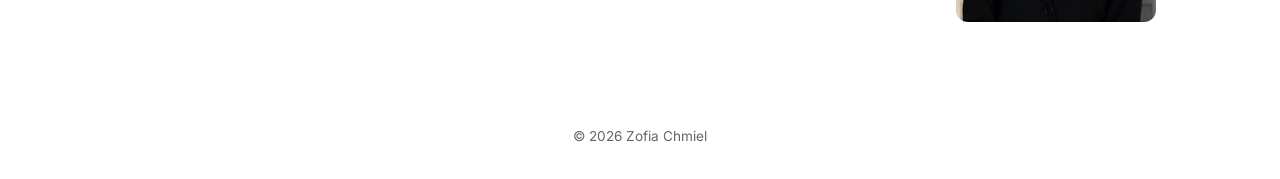
==== commit 2afda363: "Rewrite FaunaTag project details and update skills tags - Skills now match Software/Engineering Skil" ====
--- a/index.html
+++ b/index.html
@@ -8,7 +8,7 @@
 <link rel="preconnect" href="https://fonts.googleapis.com">
 <link rel="preconnect" href="https://fonts.gstatic.com" crossorigin>
 <link href="https://fonts.googleapis.com/css2?family=Inter:wght@400;500;600;700&display=swap" rel="stylesheet">
-<link rel="stylesheet" href="css/style.css?v=54">
+<link rel="stylesheet" href="css/style.css?v=55">
 </head>
 <body>
 
@@ -164,9 +164,11 @@
               and reliable field deployment in remote ocean
               environments.</p>
             <div class="tags">
-              <span class="tag">SolidWorks</span>
-              <span class="tag">Enclosure Design</span>
-              <span class="tag">Waterproofing</span>
+              <span class="tag">Autodesk Fusion</span>
+              <span class="tag">Python</span>
+              <span class="tag">3D Printing</span>
+              <span class="tag">Laser Cutting</span>
+              <span class="tag">Rapid Prototyping</span>
             </div>
           </div>
         </article>
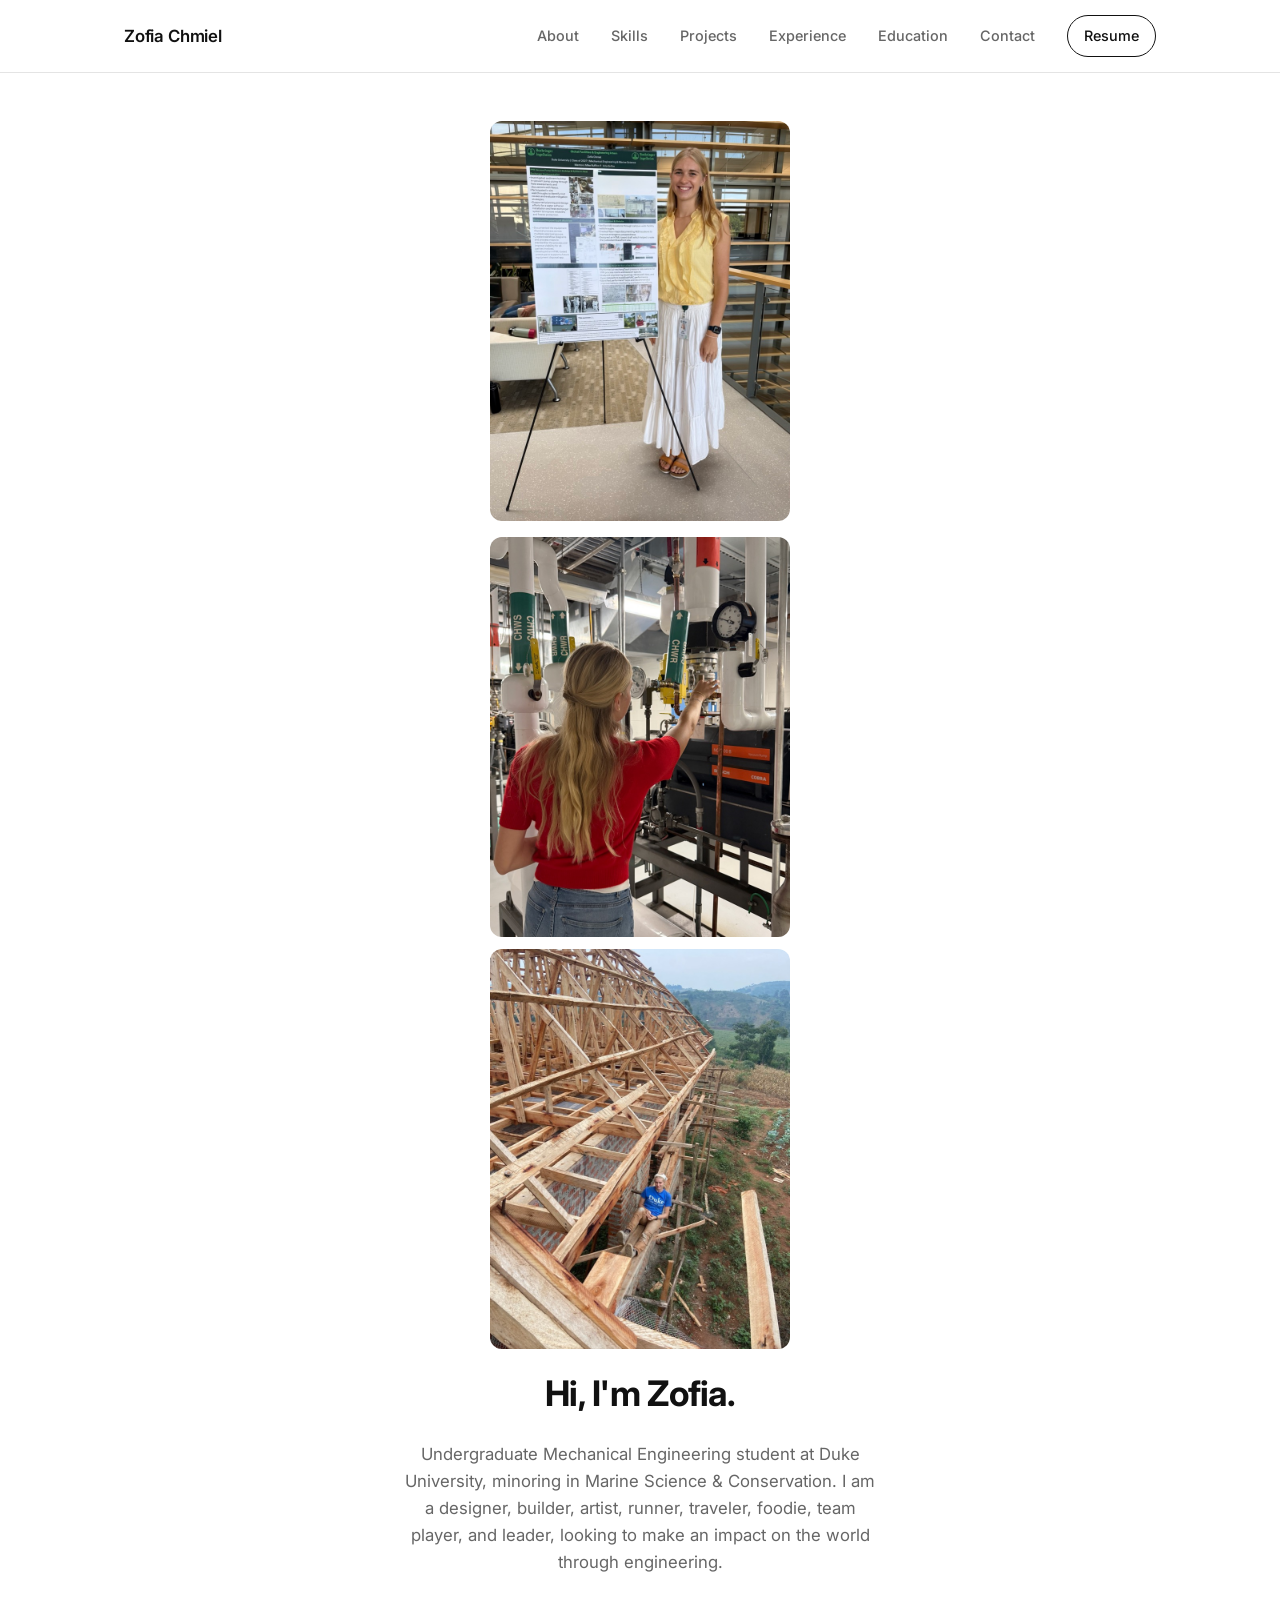
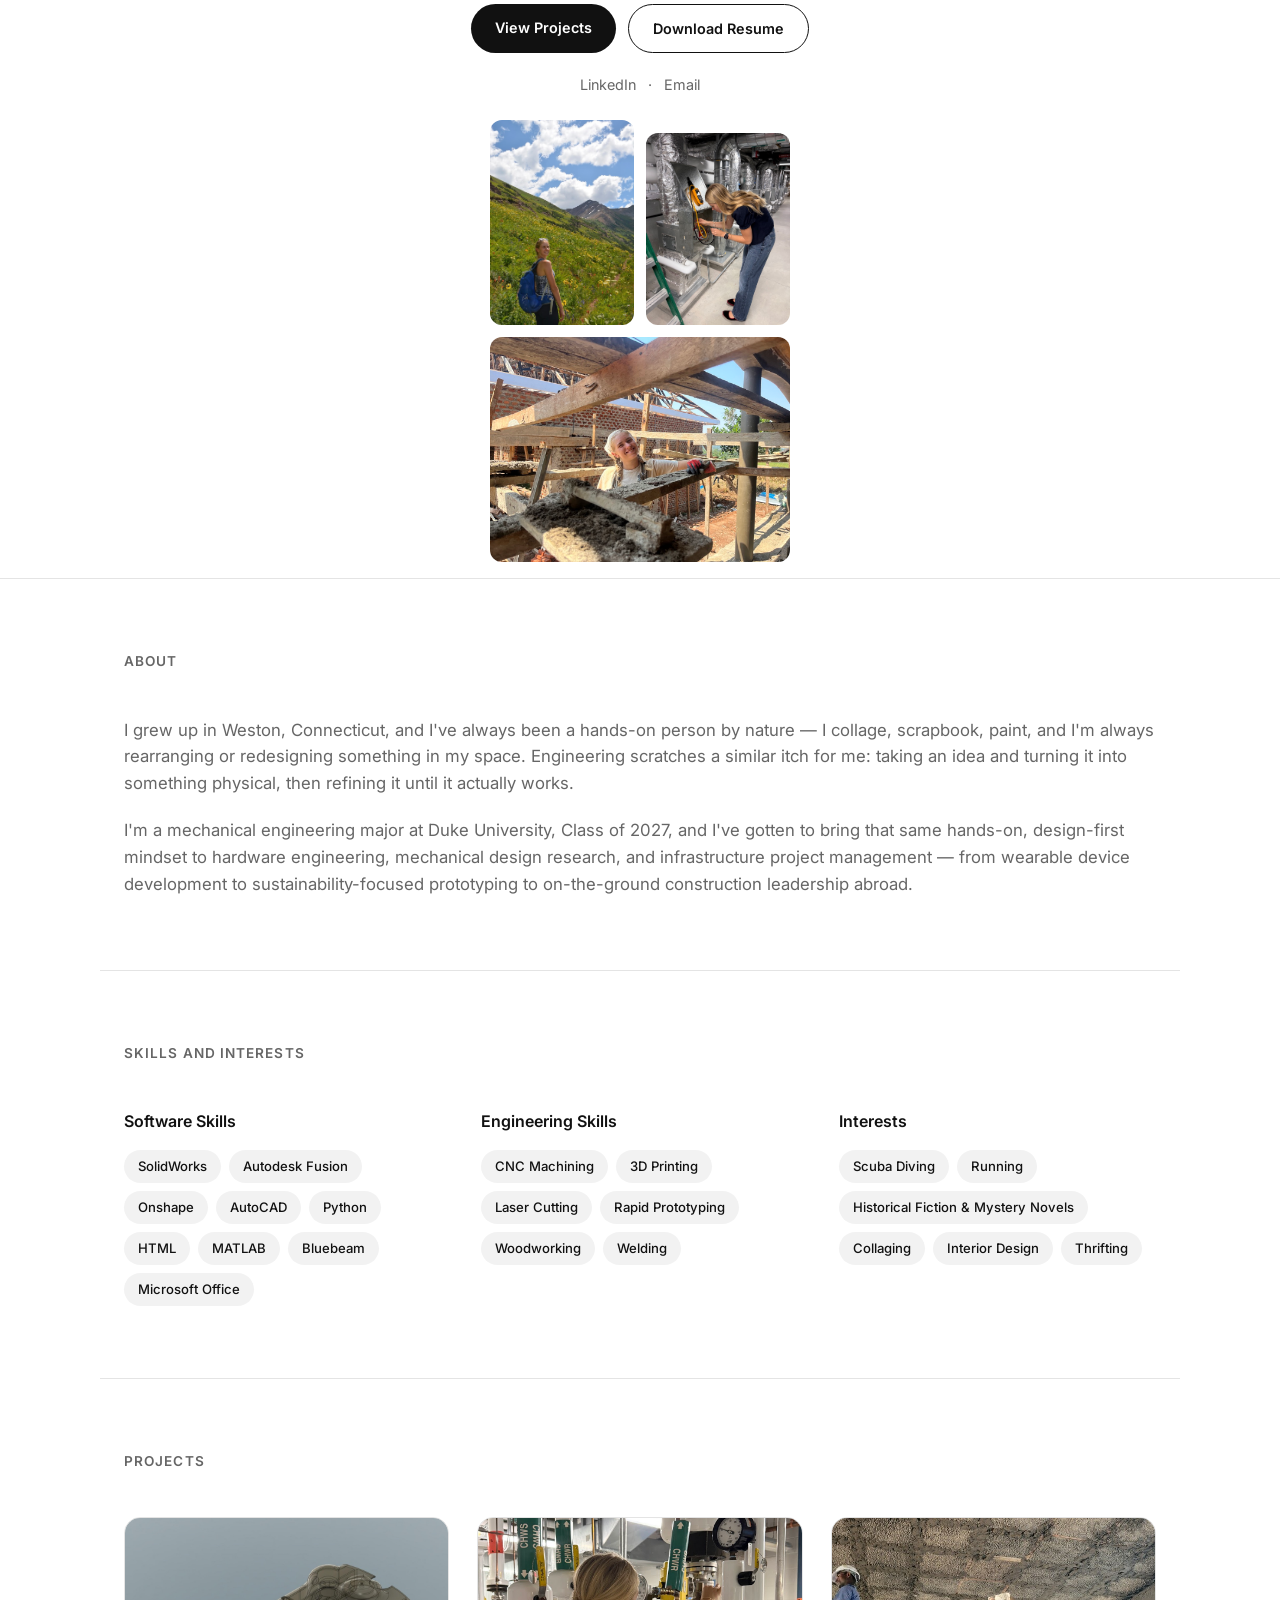
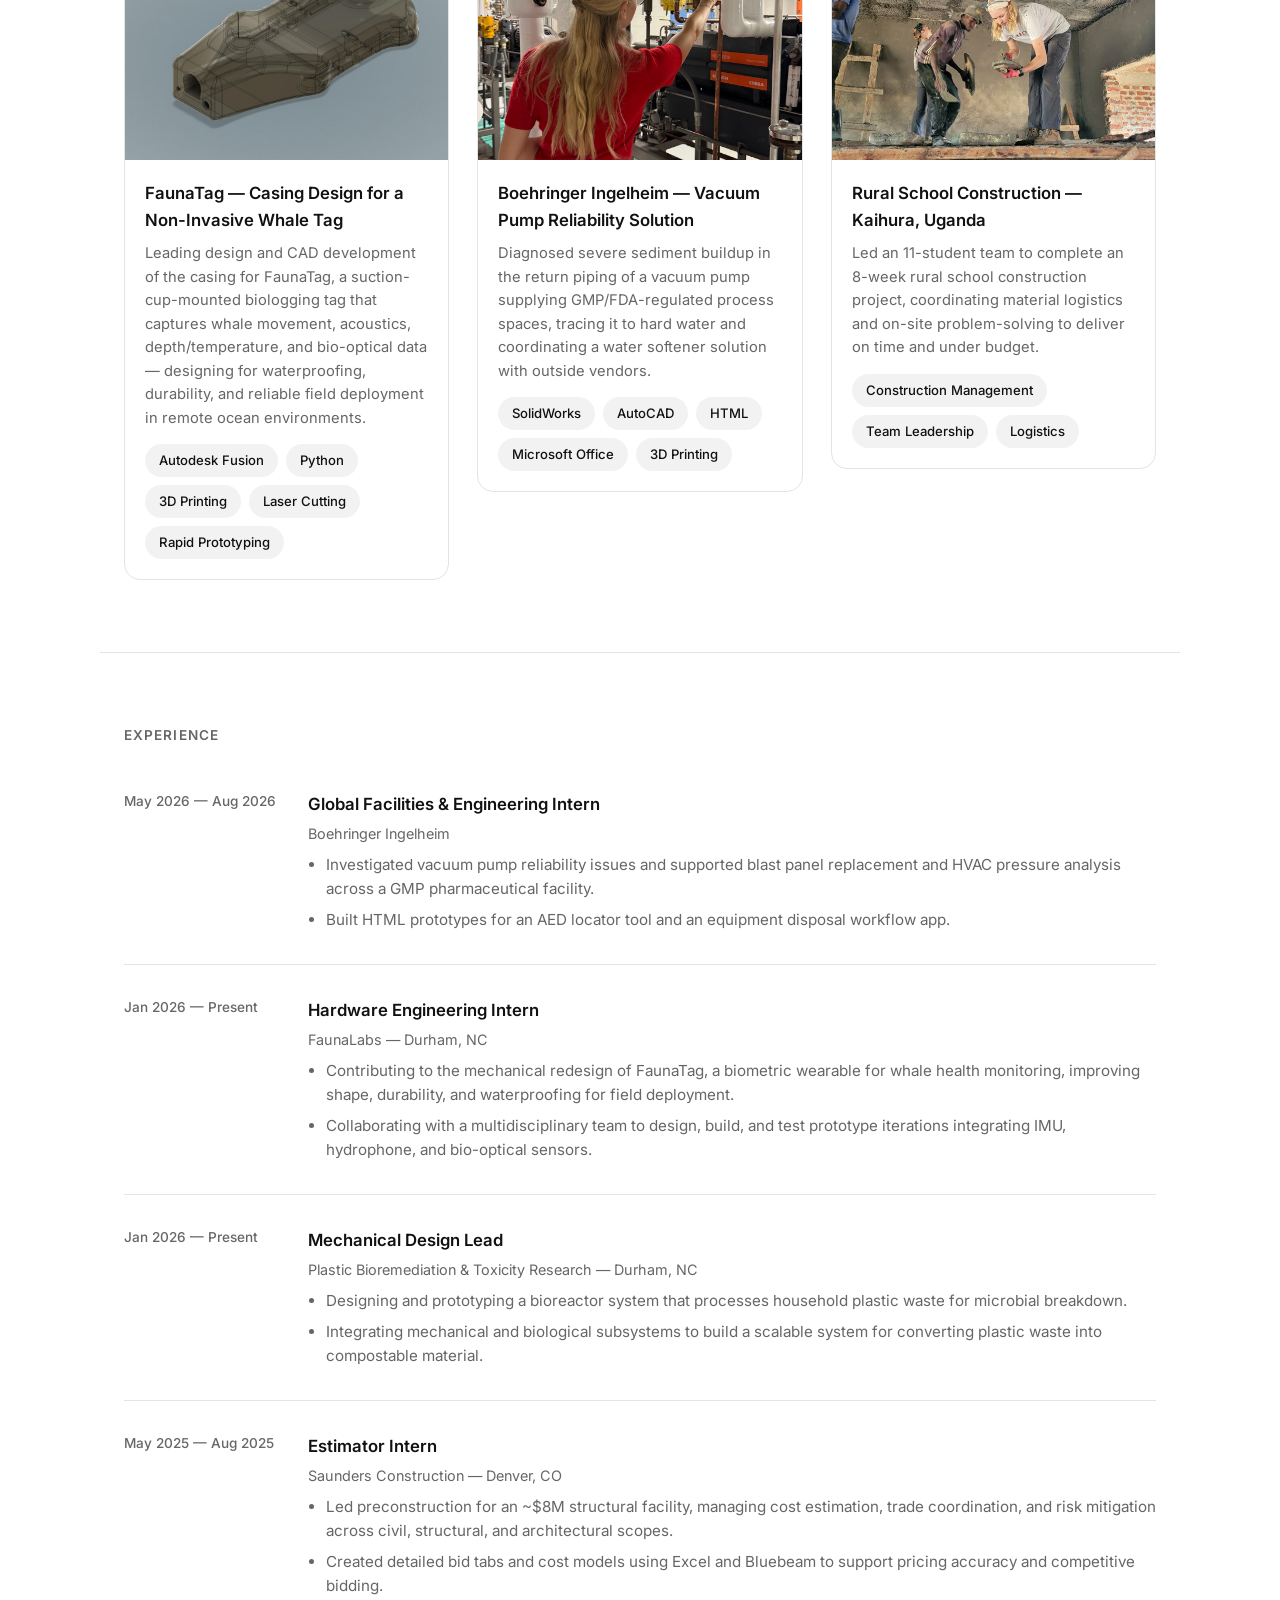
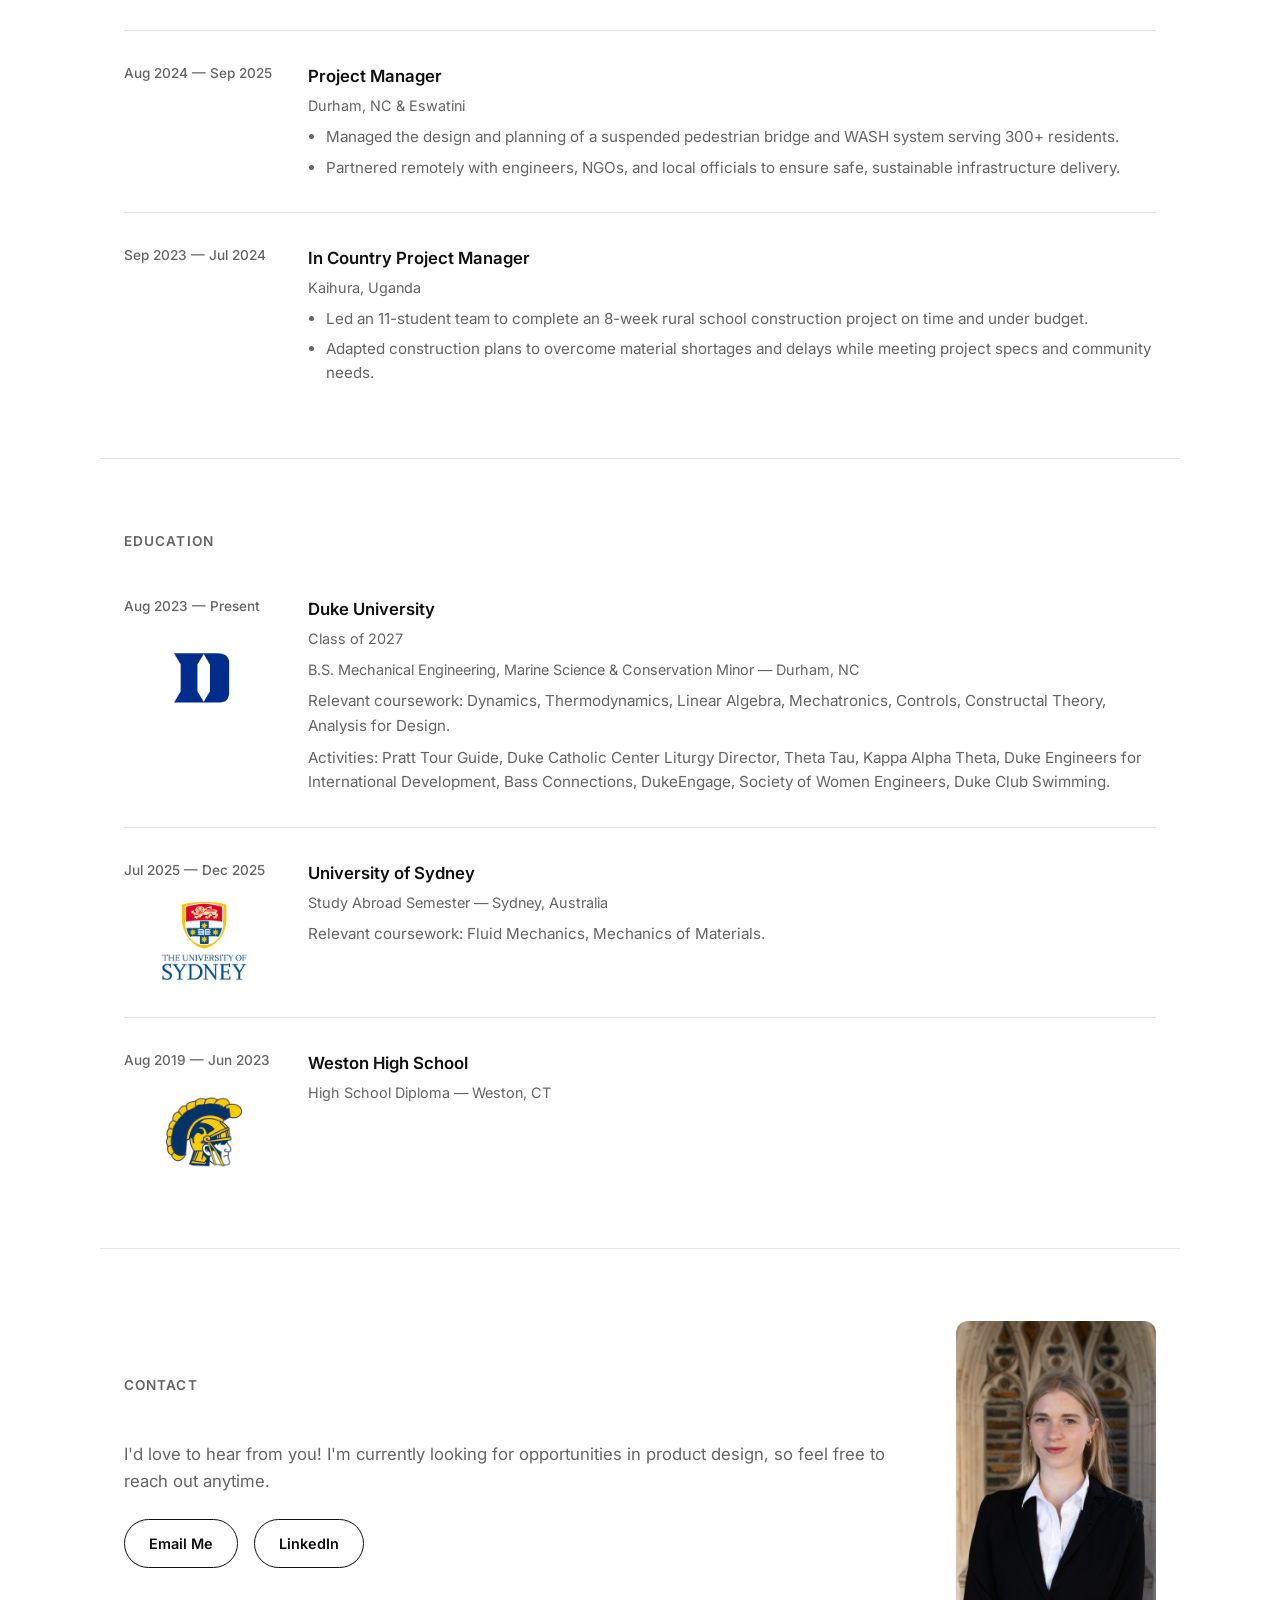
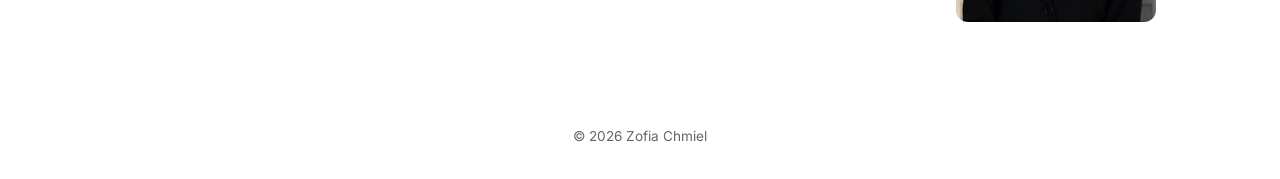
==== commit 5bd2642a: "Revamp Vacuum Pump project: reorder card title, update skills, rewrite story - Card now reads 'Boehr" ====
--- a/index.html
+++ b/index.html
@@ -8,7 +8,7 @@
 <link rel="preconnect" href="https://fonts.googleapis.com">
 <link rel="preconnect" href="https://fonts.gstatic.com" crossorigin>
 <link href="https://fonts.googleapis.com/css2?family=Inter:wght@400;500;600;700&display=swap" rel="stylesheet">
-<link rel="stylesheet" href="css/style.css?v=55">
+<link rel="stylesheet" href="css/style.css?v=56">
 </head>
 <body>
 
@@ -180,14 +180,17 @@
             <img src="images/vacuum-pump.jpg" alt="Zofia working on the vacuum pump unit at Boehringer Ingelheim" onerror="this.parentElement.classList.add('no-image')">
           </div>
           <div class="project-body">
-            <h3>Vacuum Pump Reliability Solution — Boehringer Ingelheim</h3>
-            <p>Investigated recurring vacuum pump reliability issues at a
-              GMP pharmaceutical facility, diagnosing the root cause and
-              coordinating a fix to reduce unplanned downtime.</p>
+            <h3>Boehringer Ingelheim — Vacuum Pump Reliability Solution</h3>
+            <p>Diagnosed severe sediment buildup in the return piping of
+              a vacuum pump supplying GMP/FDA-regulated process spaces,
+              tracing it to hard water and coordinating a water softener
+              solution with outside vendors.</p>
             <div class="tags">
-              <span class="tag">Root Cause Analysis</span>
-              <span class="tag">Reliability Engineering</span>
-              <span class="tag">GMP Facilities</span>
+              <span class="tag">SolidWorks</span>
+              <span class="tag">AutoCAD</span>
+              <span class="tag">HTML</span>
+              <span class="tag">Microsoft Office</span>
+              <span class="tag">3D Printing</span>
             </div>
           </div>
         </article>
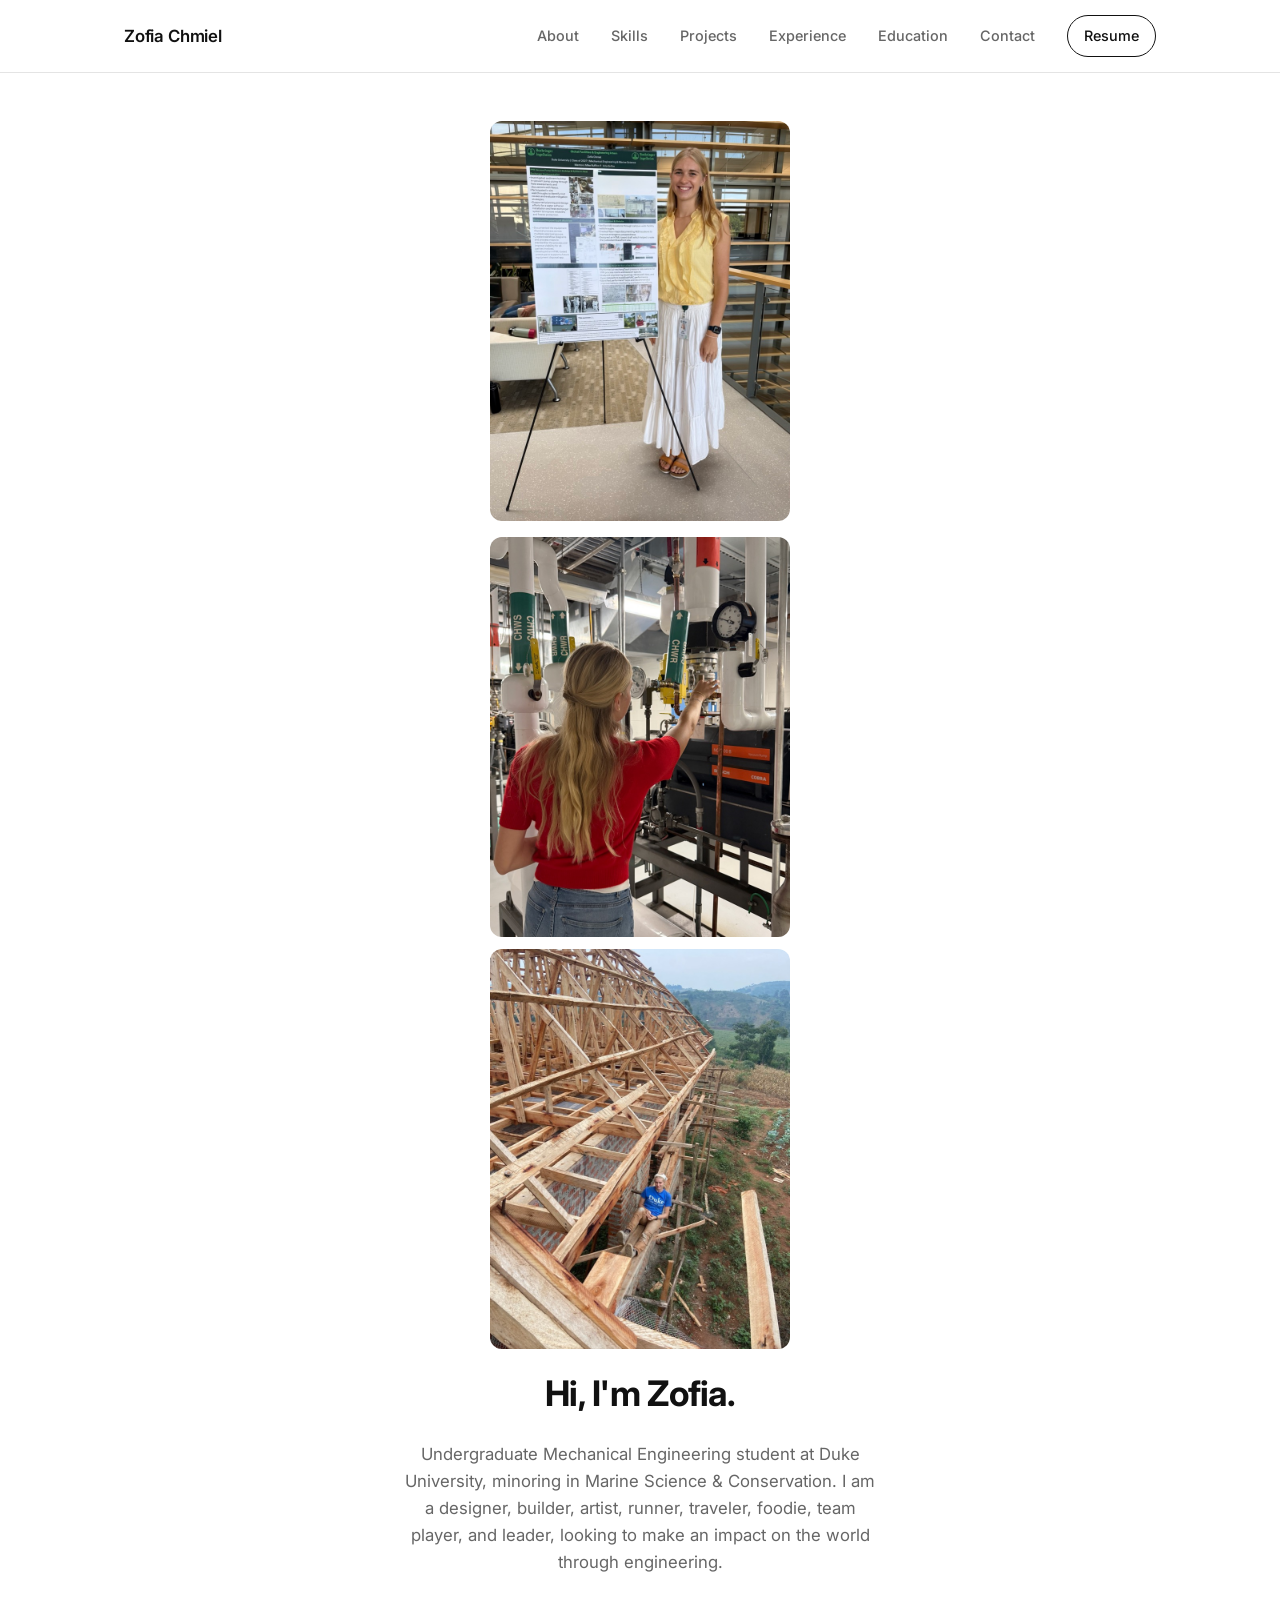
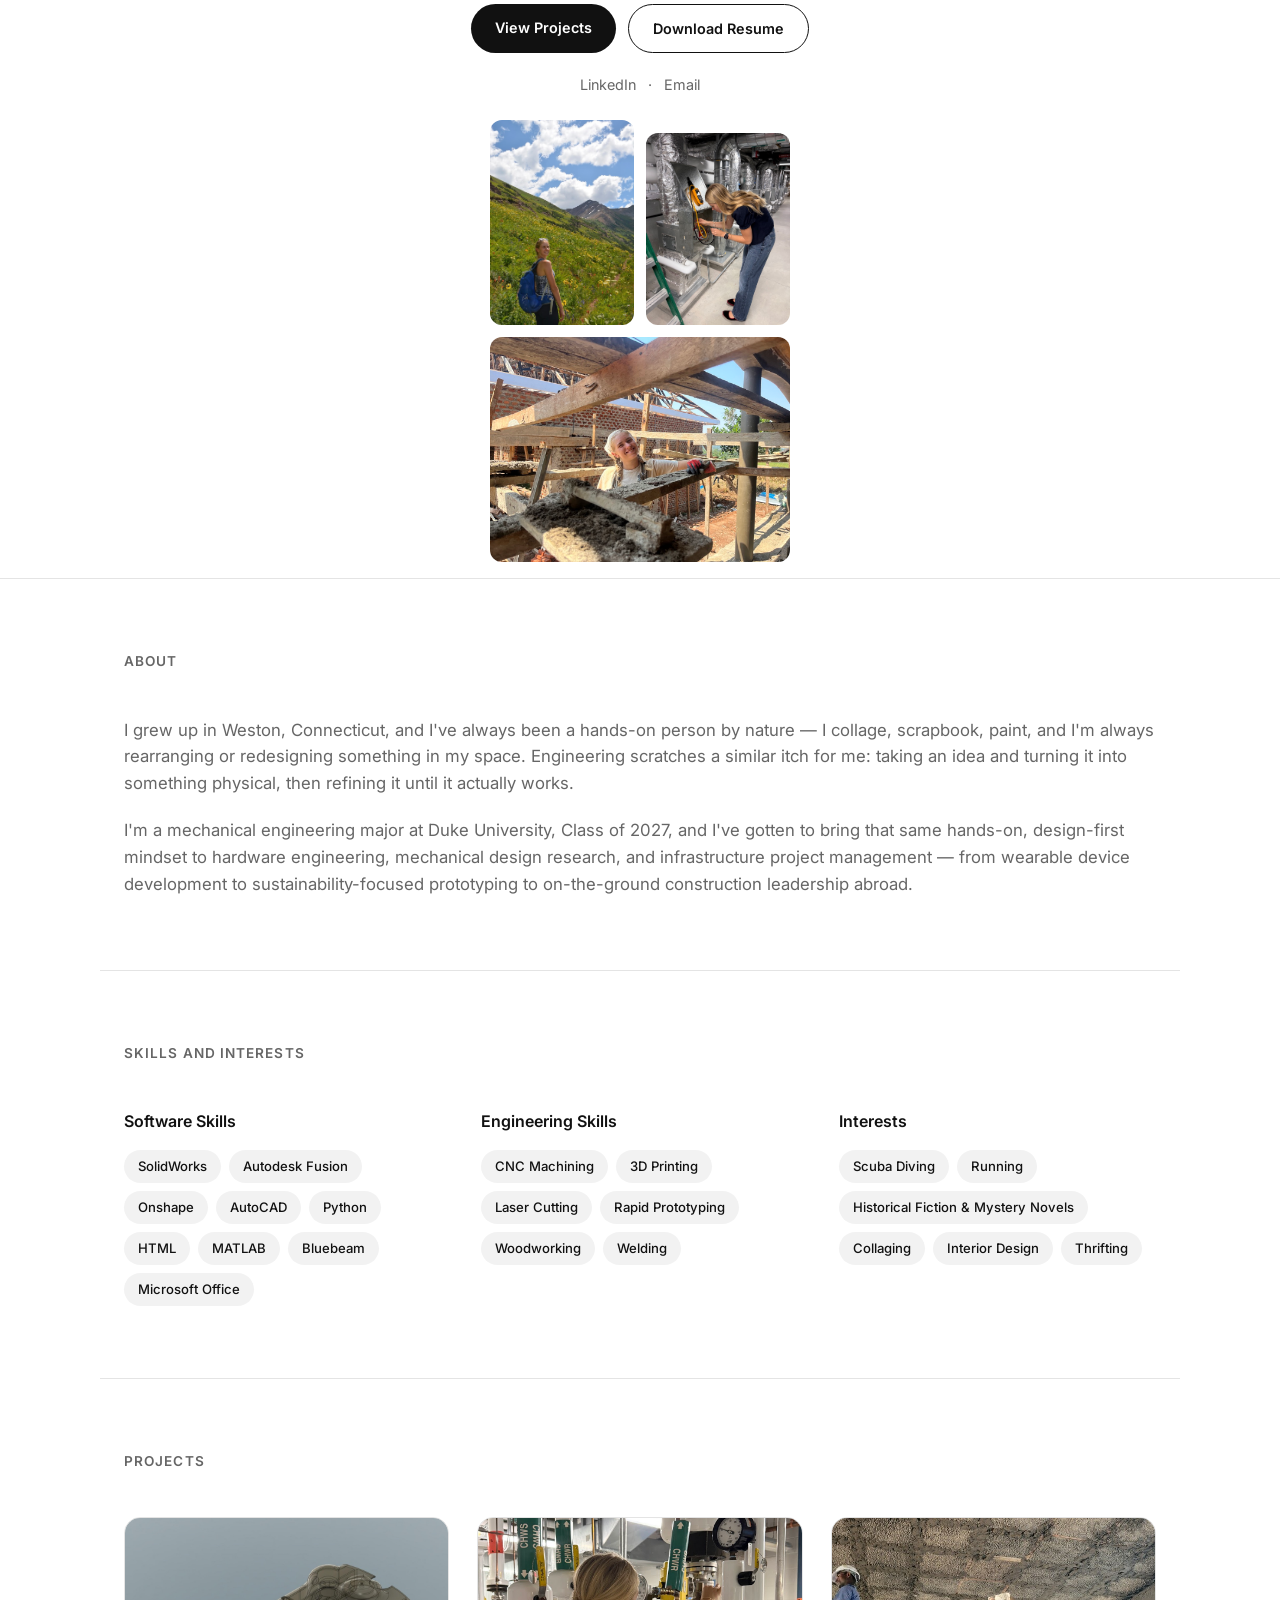
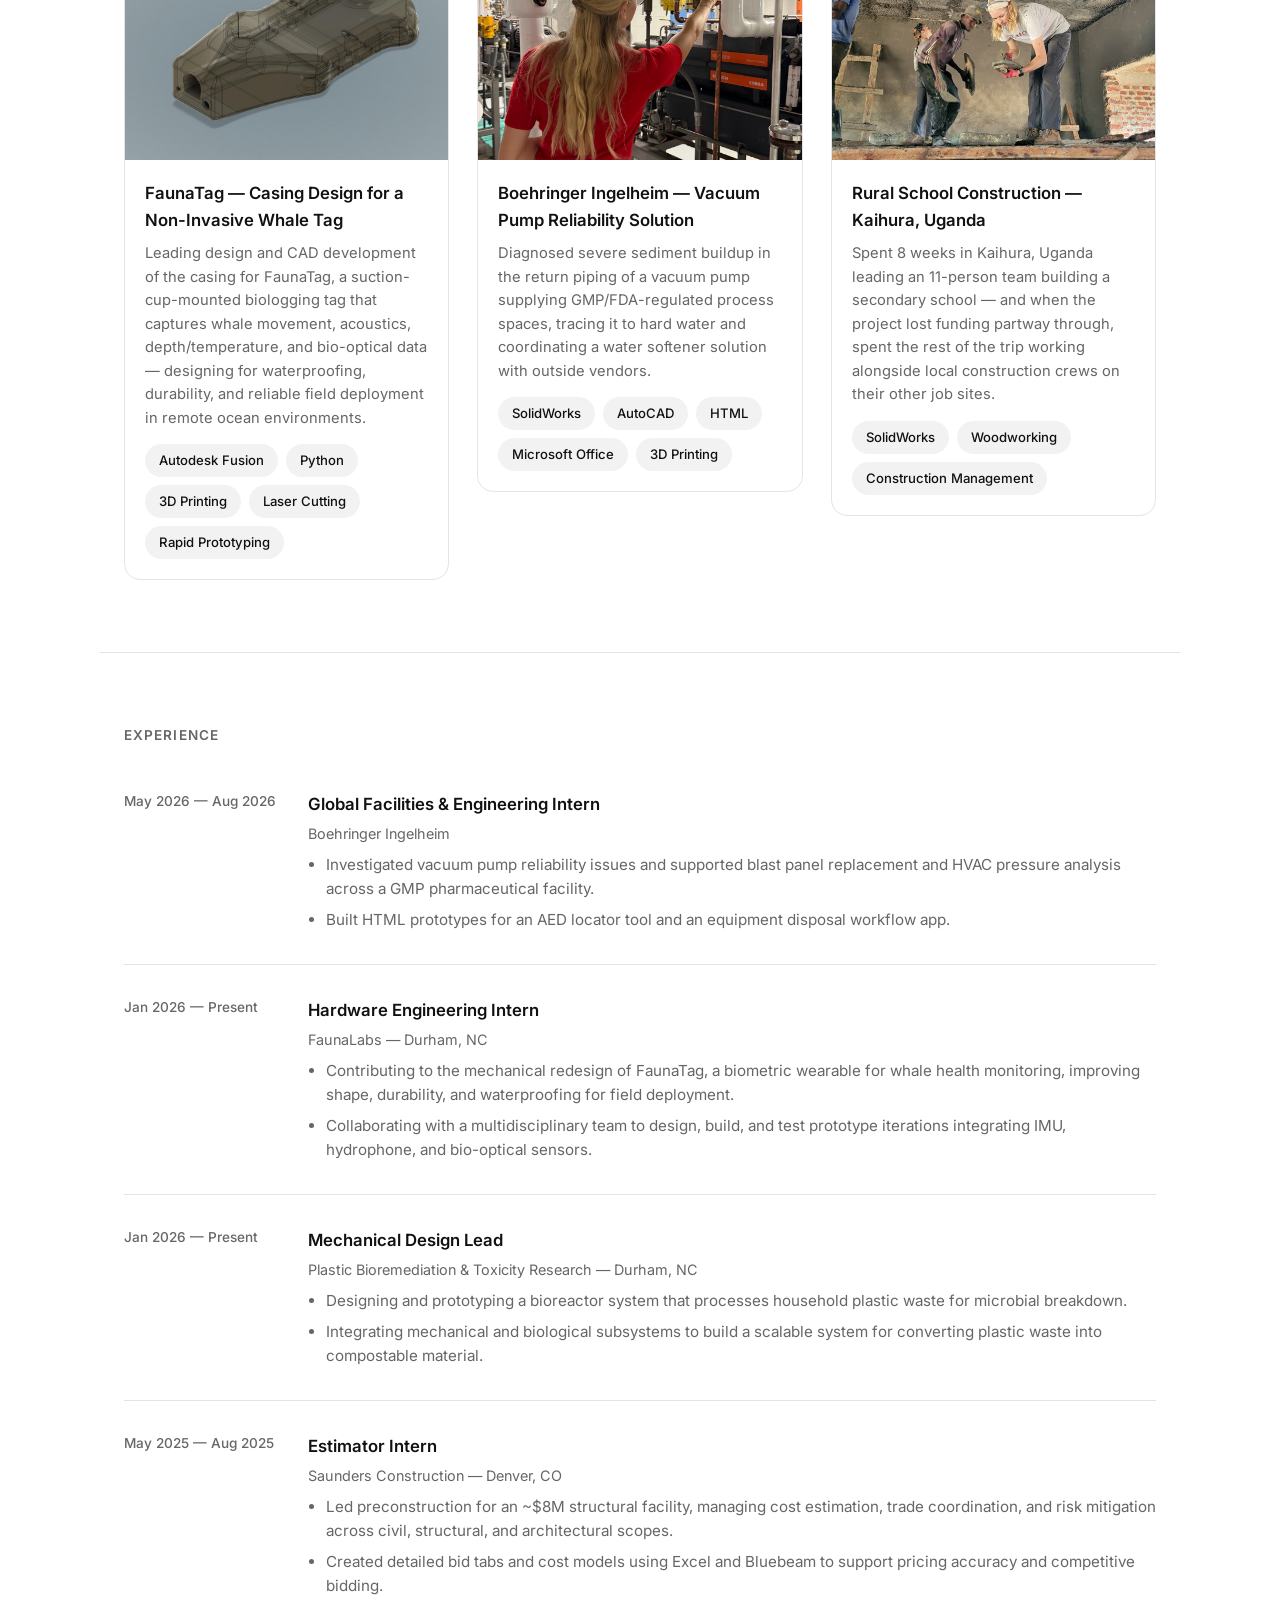
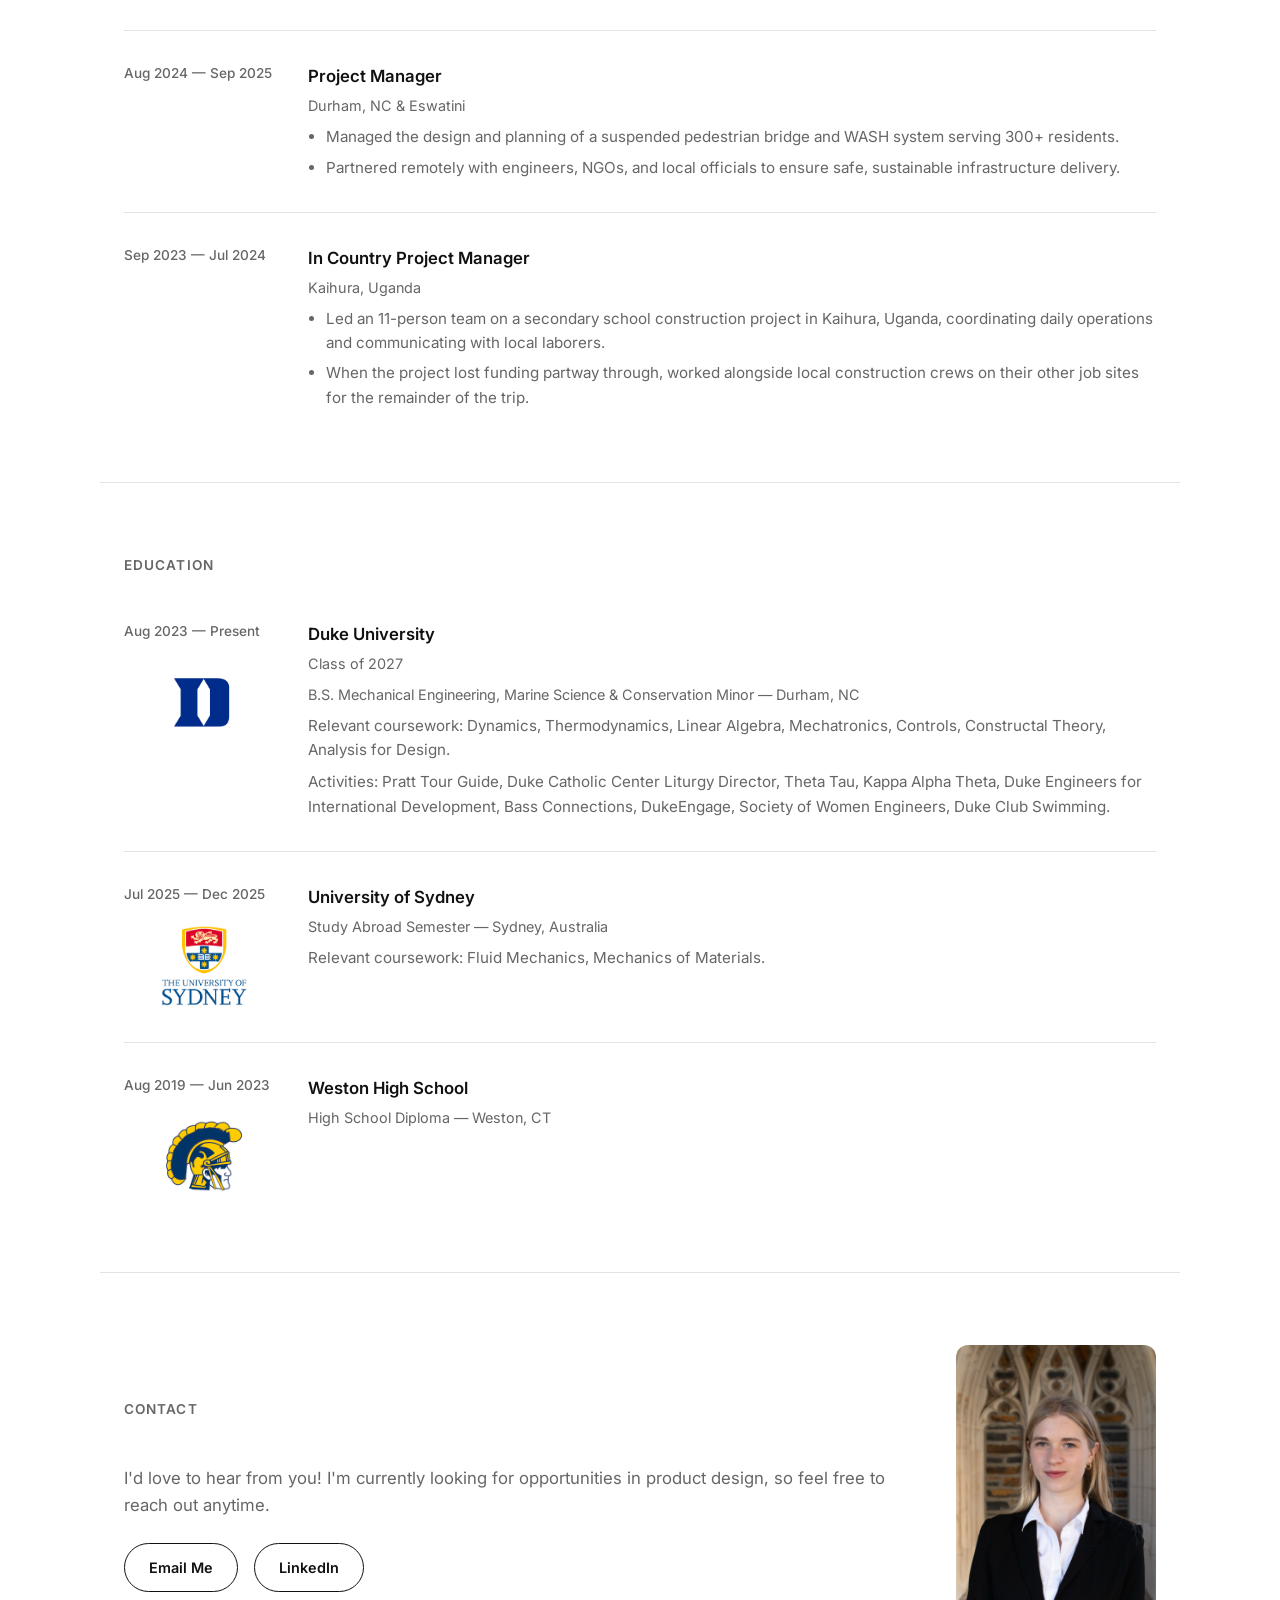
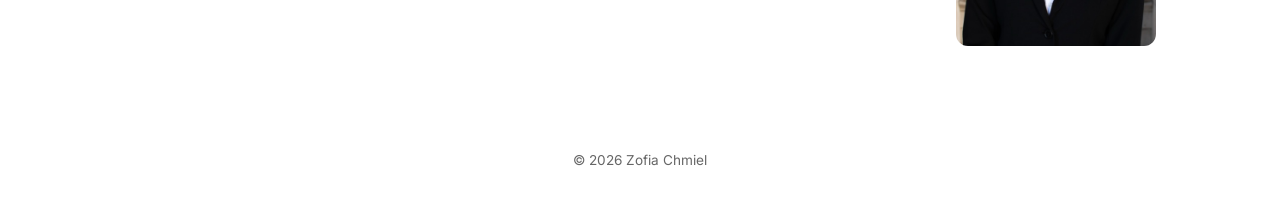
==== commit 33a13a9e: "Revamp Uganda project with the real story and updated skills - Skills updated to SolidWorks, Woodwor" ====
--- a/index.html
+++ b/index.html
@@ -8,7 +8,7 @@
 <link rel="preconnect" href="https://fonts.googleapis.com">
 <link rel="preconnect" href="https://fonts.gstatic.com" crossorigin>
 <link href="https://fonts.googleapis.com/css2?family=Inter:wght@400;500;600;700&display=swap" rel="stylesheet">
-<link rel="stylesheet" href="css/style.css?v=56">
+<link rel="stylesheet" href="css/style.css?v=57">
 </head>
 <body>
 
@@ -203,14 +203,15 @@
           </div>
           <div class="project-body">
             <h3>Rural School Construction — Kaihura, Uganda</h3>
-            <p>Led an 11-student team to complete an 8-week rural school
-              construction project, coordinating material logistics and
-              on-site problem-solving to deliver on time and under
-              budget.</p>
+            <p>Spent 8 weeks in Kaihura, Uganda leading an 11-person team
+              building a secondary school — and when the project lost
+              funding partway through, spent the rest of the trip
+              working alongside local construction crews on their other
+              job sites.</p>
             <div class="tags">
+              <span class="tag">SolidWorks</span>
+              <span class="tag">Woodworking</span>
               <span class="tag">Construction Management</span>
-              <span class="tag">Team Leadership</span>
-              <span class="tag">Logistics</span>
             </div>
           </div>
         </article>
@@ -308,11 +309,12 @@
           <h3>In Country Project Manager</h3>
           <p class="timeline-org">Kaihura, Uganda</p>
           <ul class="timeline-bullets">
-            <li>Led an 11-student team to complete an 8-week rural school
-              construction project on time and under budget.</li>
-            <li>Adapted construction plans to overcome material shortages
-              and delays while meeting project specs and community
-              needs.</li>
+            <li>Led an 11-person team on a secondary school construction
+              project in Kaihura, Uganda, coordinating daily operations
+              and communicating with local laborers.</li>
+            <li>When the project lost funding partway through, worked
+              alongside local construction crews on their other job
+              sites for the remainder of the trip.</li>
           </ul>
         </div>
       </div>
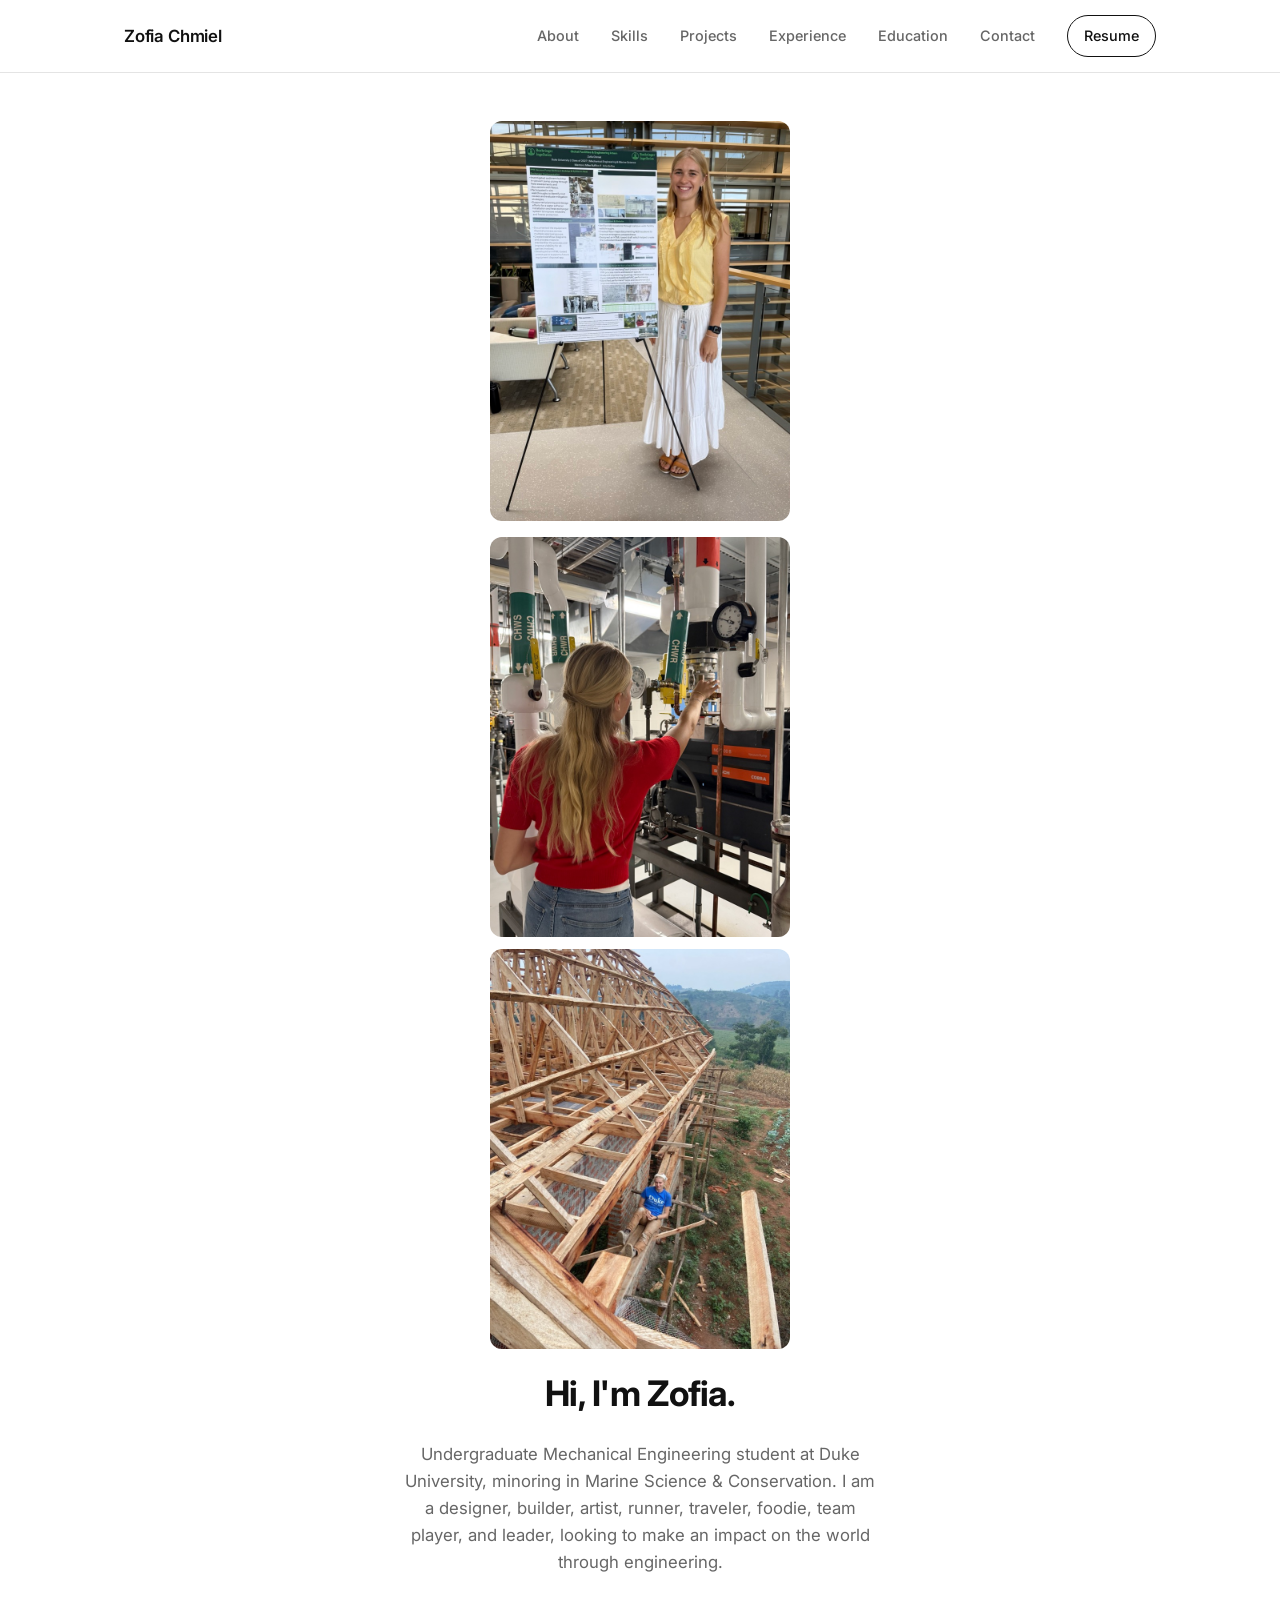
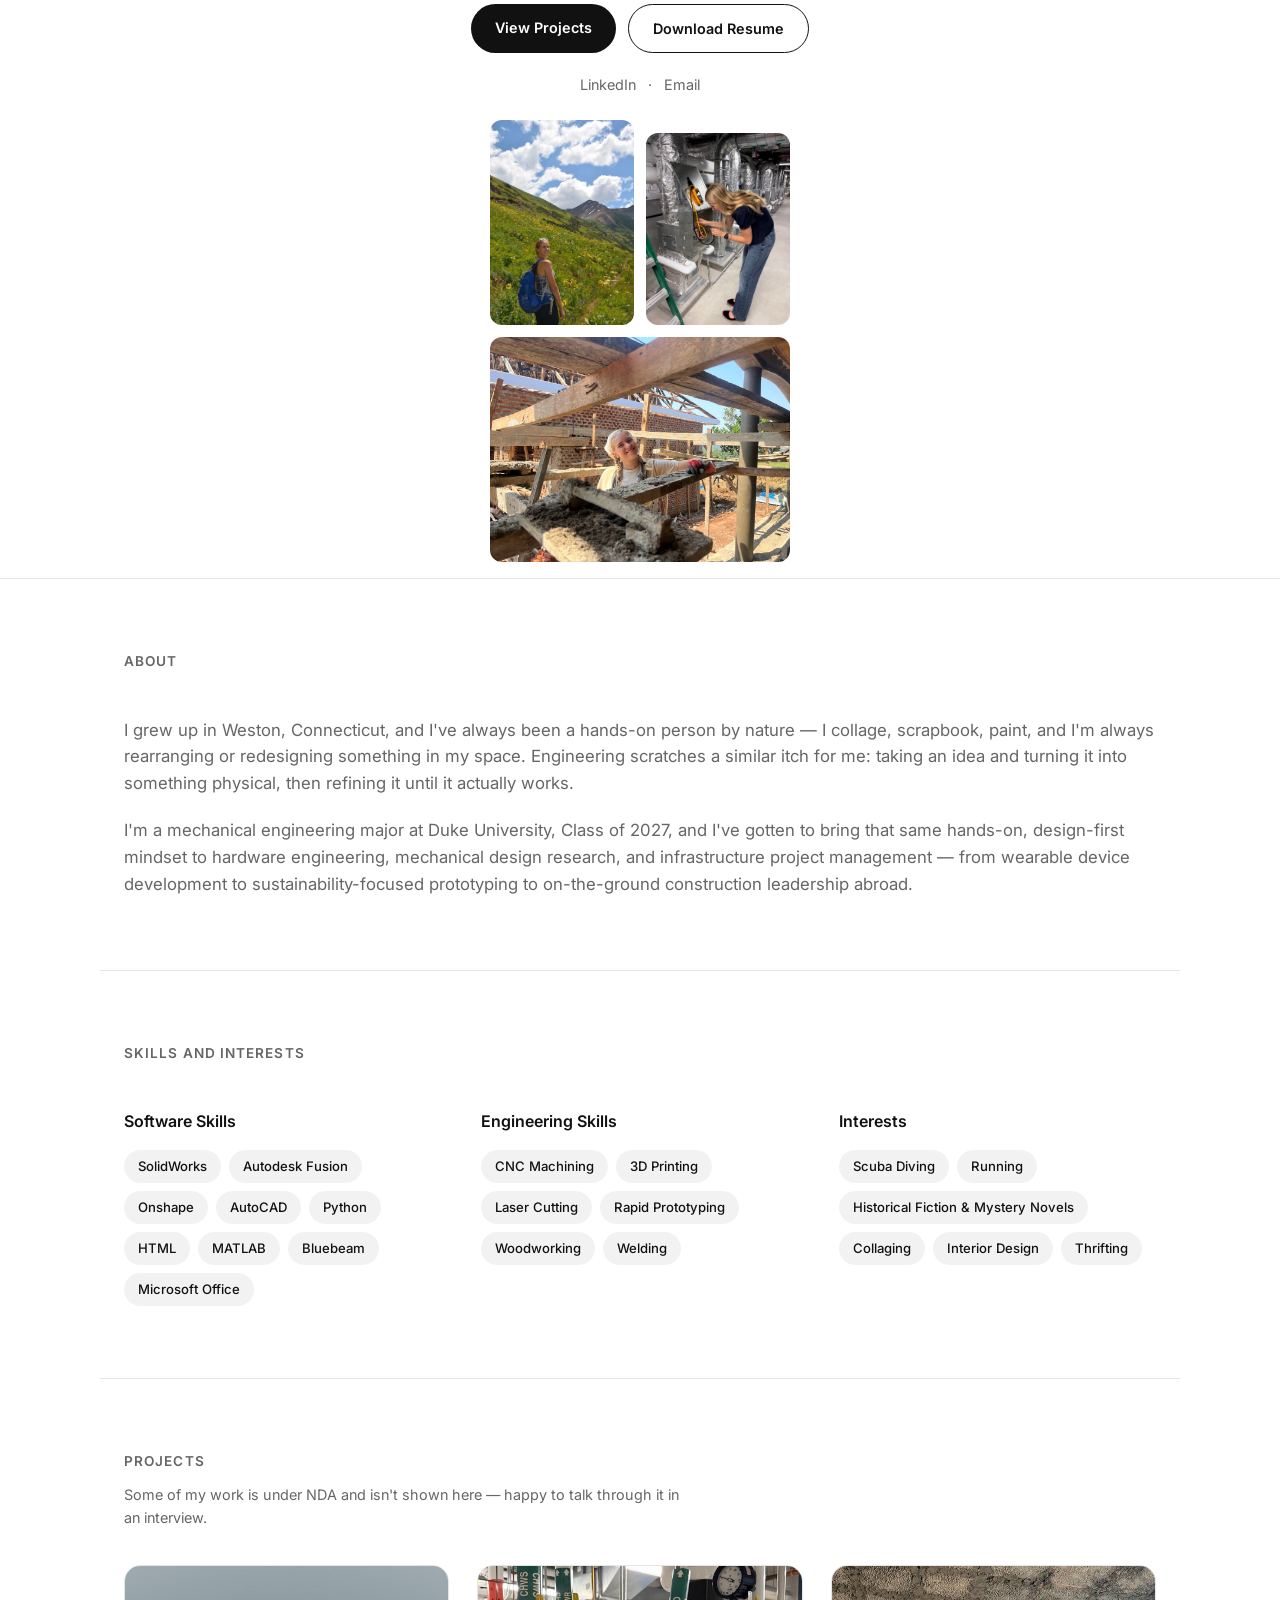
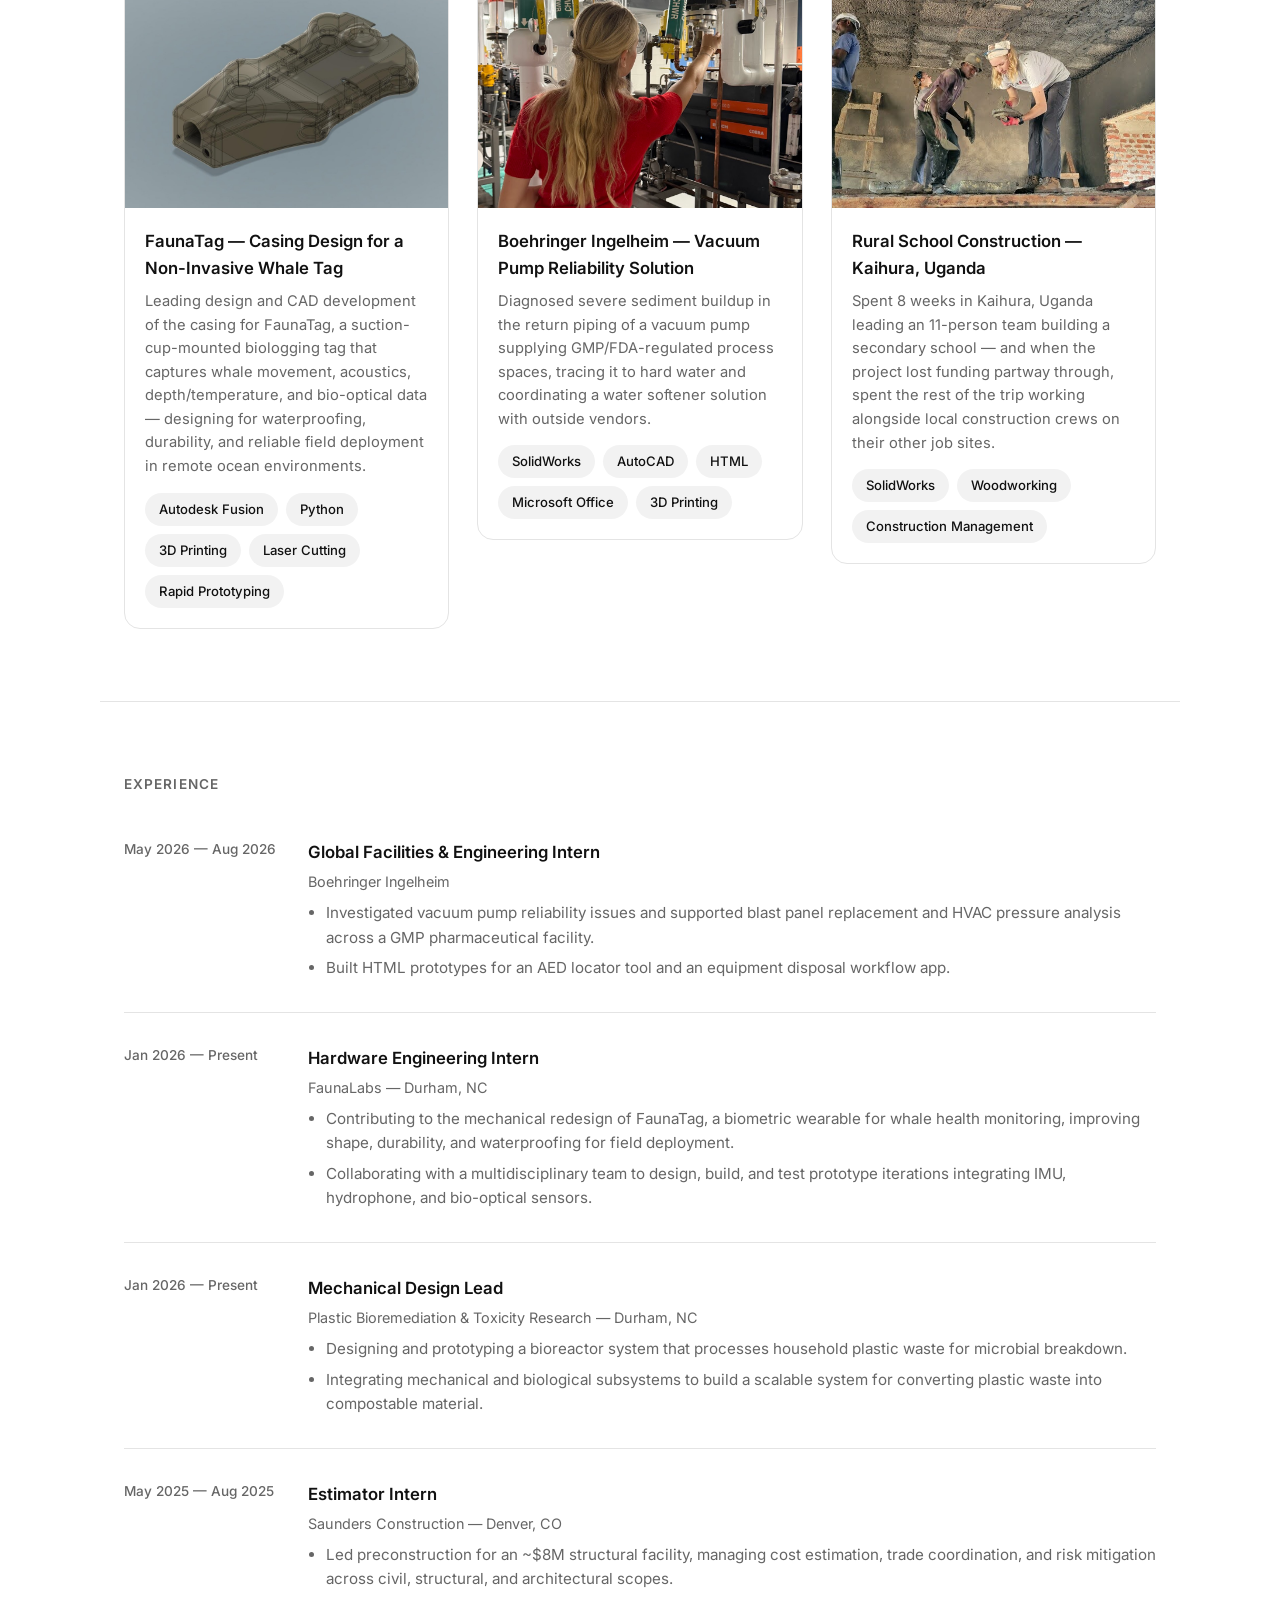
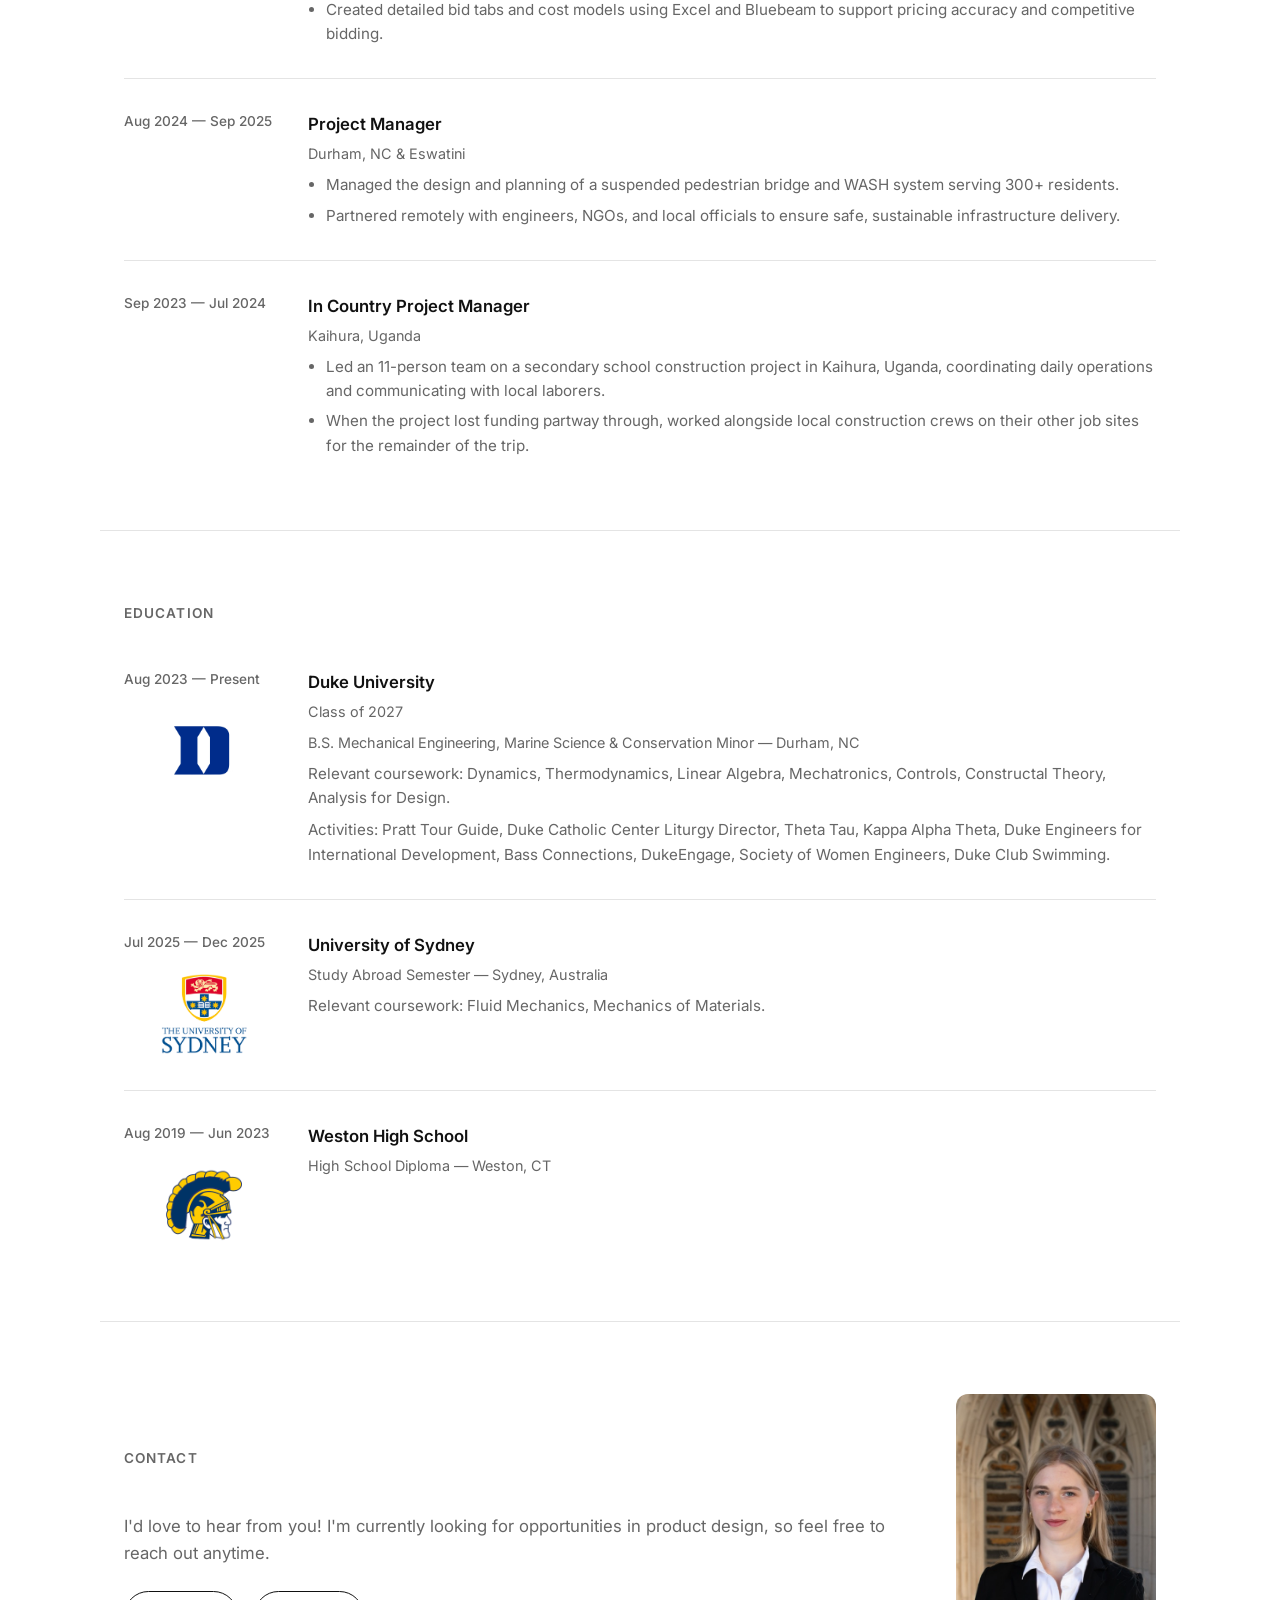
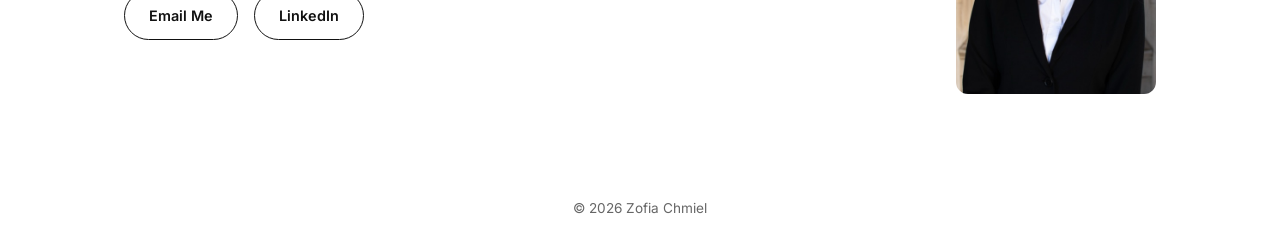
==== commit 37b8e660: "Add short confidentiality note under Projects heading Co-Authored-By: Claude Sonnet 5 <noreply@anthr" ====
--- a/index.html
+++ b/index.html
@@ -8,7 +8,7 @@
 <link rel="preconnect" href="https://fonts.googleapis.com">
 <link rel="preconnect" href="https://fonts.gstatic.com" crossorigin>
 <link href="https://fonts.googleapis.com/css2?family=Inter:wght@400;500;600;700&display=swap" rel="stylesheet">
-<link rel="stylesheet" href="css/style.css?v=57">
+<link rel="stylesheet" href="css/style.css?v=58">
 </head>
 <body>
 
@@ -148,6 +148,7 @@
   <!-- PROJECTS -->
   <section class="projects container" id="projects">
     <h2 class="section-title">Projects</h2>
+    <p class="section-note">Some of my work is under NDA and isn't shown here — happy to talk through it in an interview.</p>
     <div class="project-grid">
 
       <a href="projects/faunatag.html" class="project-card-link">
--- a/css/style.css
+++ b/css/style.css
@@ -110,6 +110,17 @@
   letter-spacing: 0.08em;
   color: var(--muted);
   margin-bottom: 44px;
+}
+
+.section-title:has(+ .section-note) {
+  margin-bottom: 10px;
+}
+
+.section-note {
+  font-size: 0.9rem;
+  color: var(--muted);
+  max-width: 560px;
+  margin-bottom: 36px;
 }
 
 /* ---------- Hero ---------- */
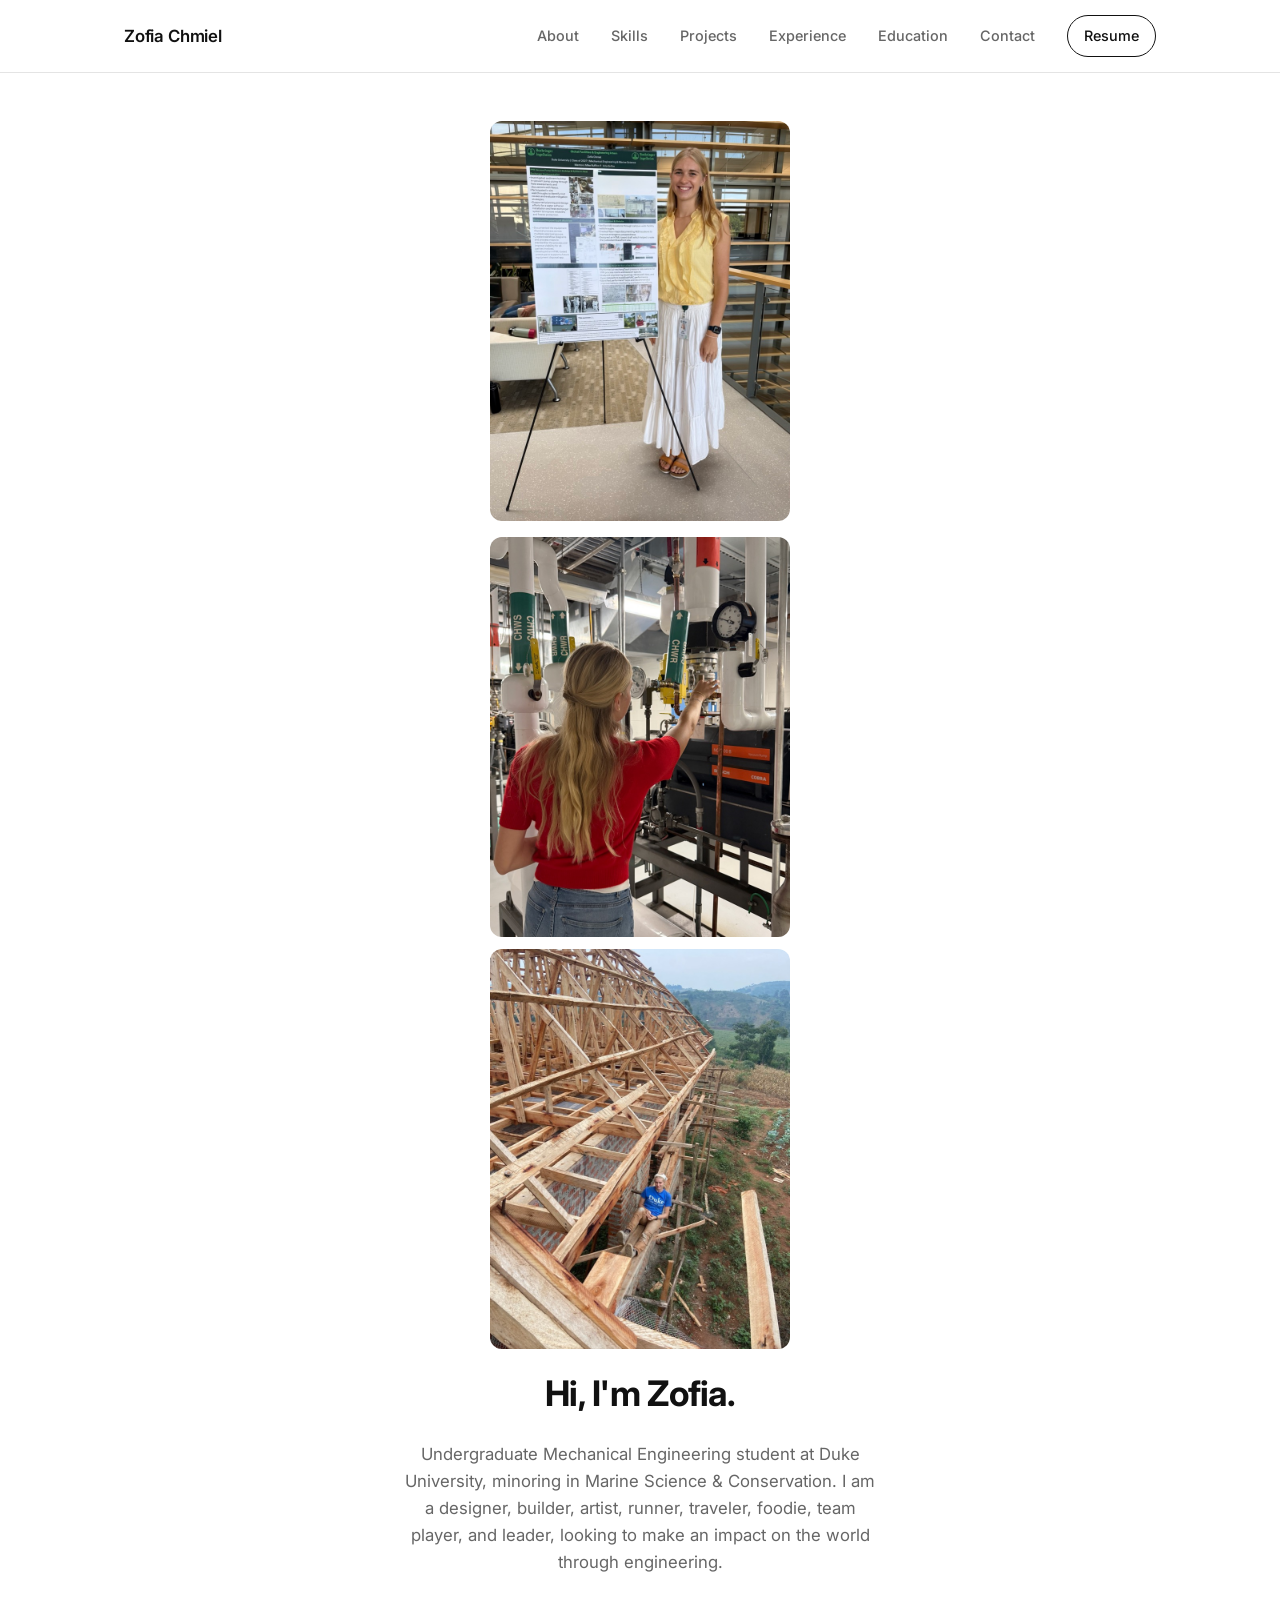
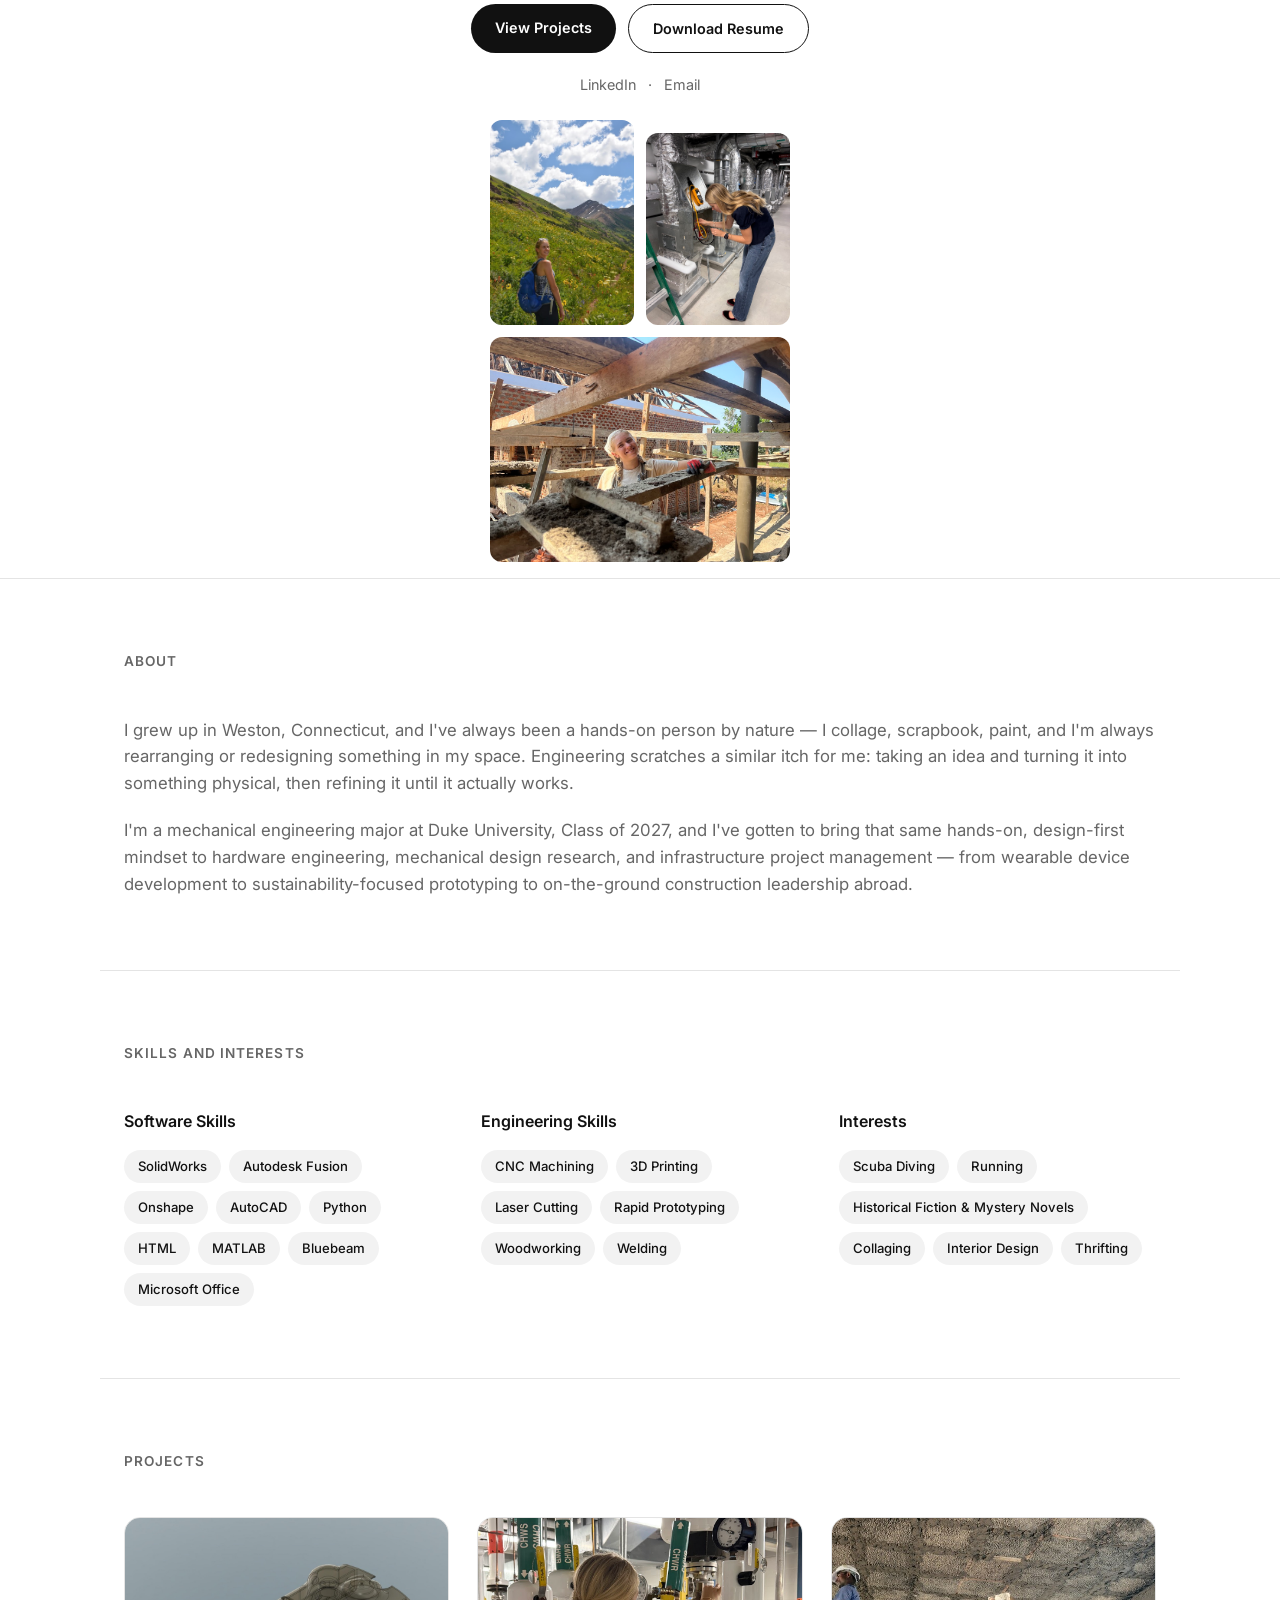
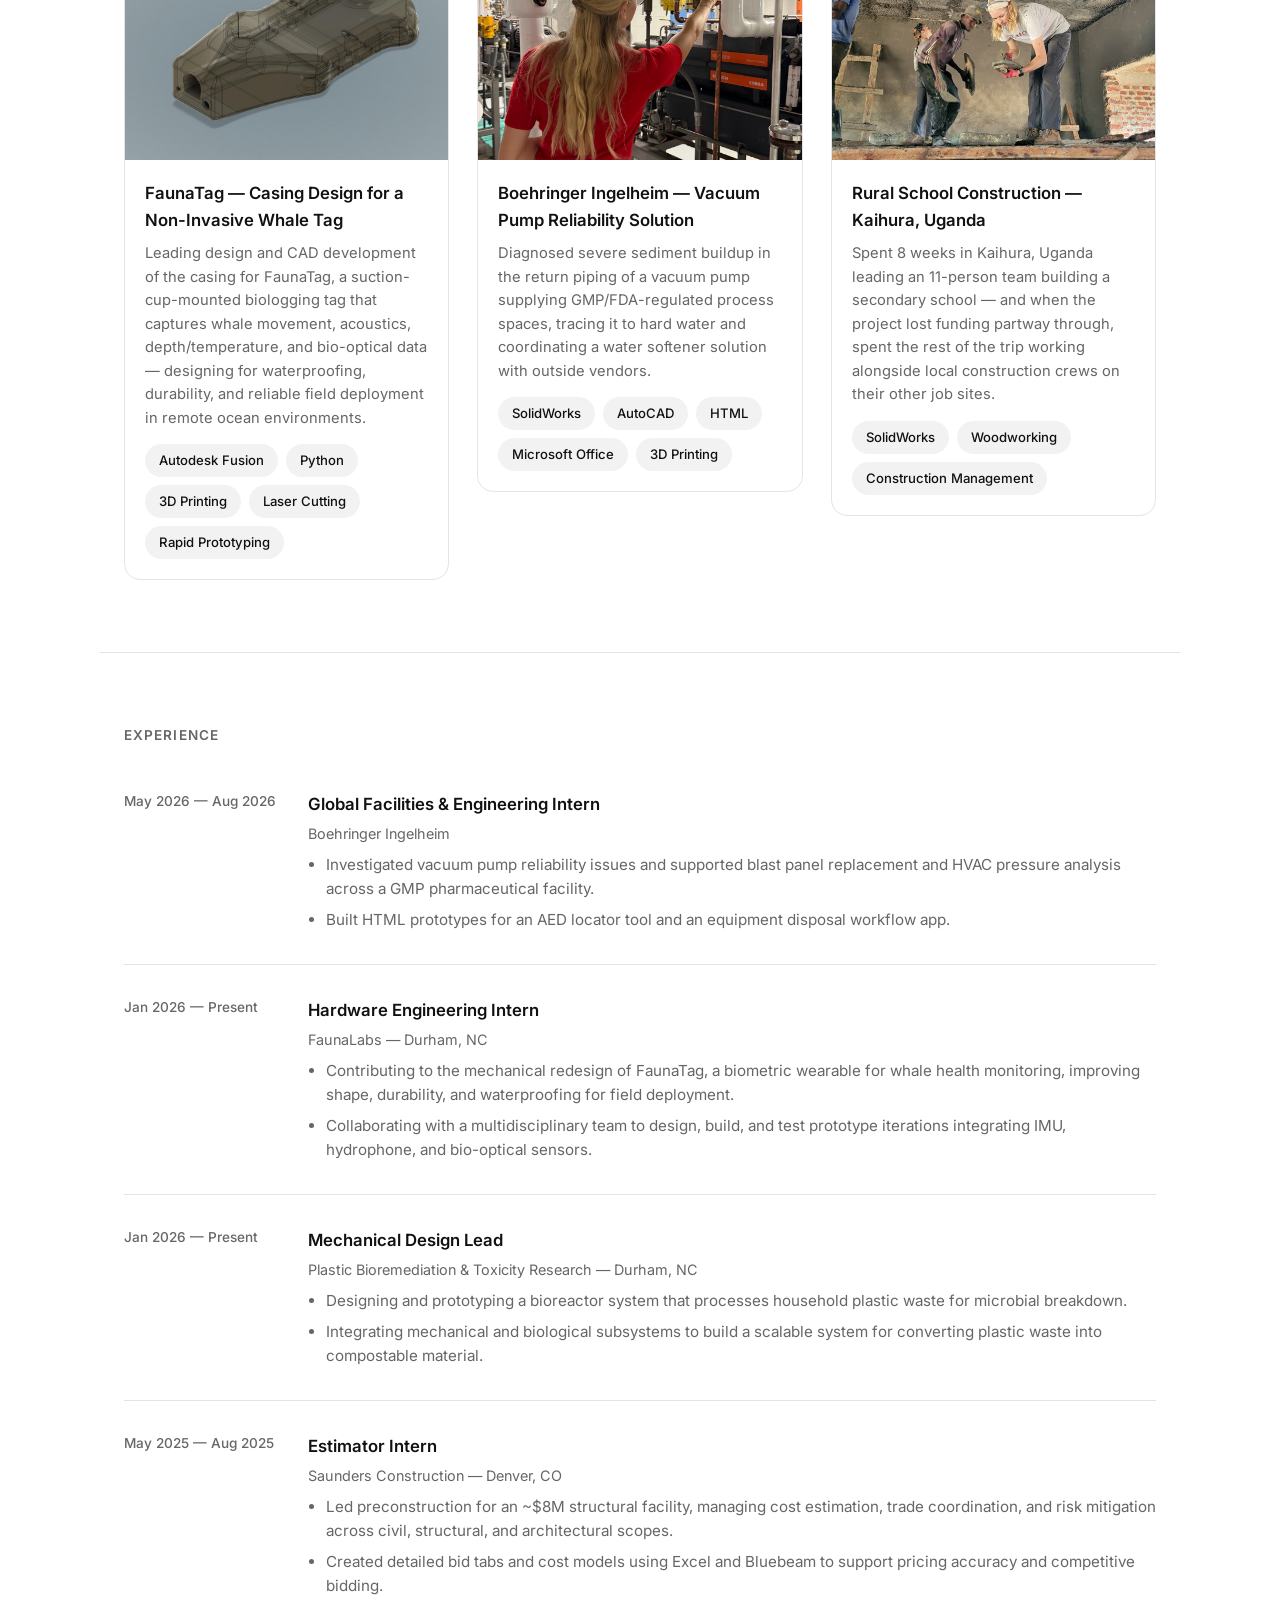
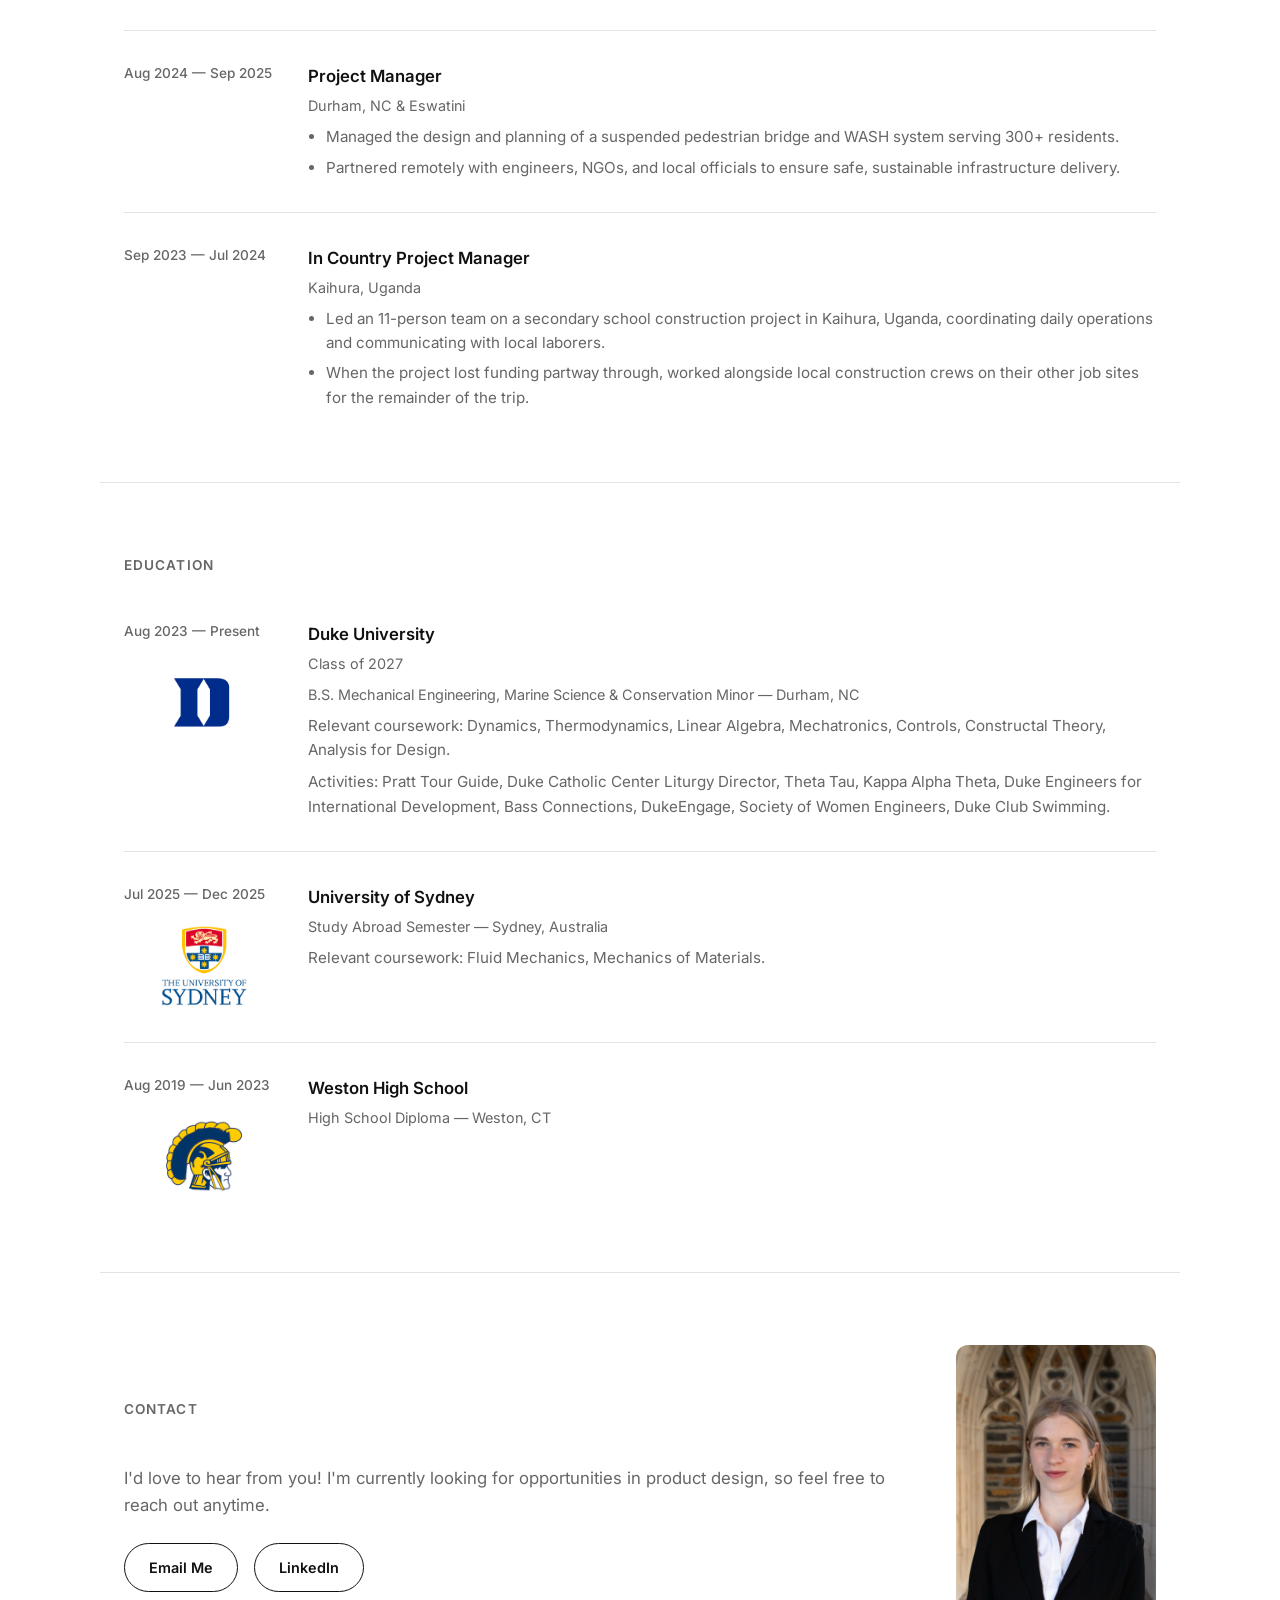
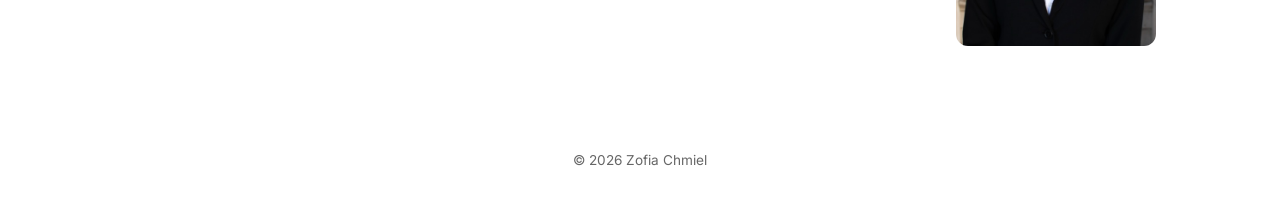
==== commit 90aac892: "Remove NDA confidentiality note from Projects section Co-Authored-By: Claude Sonnet 5 <noreply@anthr" ====
--- a/index.html
+++ b/index.html
@@ -8,7 +8,7 @@
 <link rel="preconnect" href="https://fonts.googleapis.com">
 <link rel="preconnect" href="https://fonts.gstatic.com" crossorigin>
 <link href="https://fonts.googleapis.com/css2?family=Inter:wght@400;500;600;700&display=swap" rel="stylesheet">
-<link rel="stylesheet" href="css/style.css?v=58">
+<link rel="stylesheet" href="css/style.css?v=59">
 </head>
 <body>
 
@@ -148,7 +148,6 @@
   <!-- PROJECTS -->
   <section class="projects container" id="projects">
     <h2 class="section-title">Projects</h2>
-    <p class="section-note">Some of my work is under NDA and isn't shown here — happy to talk through it in an interview.</p>
     <div class="project-grid">
 
       <a href="projects/faunatag.html" class="project-card-link">
--- a/css/style.css
+++ b/css/style.css
@@ -110,17 +110,6 @@
   letter-spacing: 0.08em;
   color: var(--muted);
   margin-bottom: 44px;
-}
-
-.section-title:has(+ .section-note) {
-  margin-bottom: 10px;
-}
-
-.section-note {
-  font-size: 0.9rem;
-  color: var(--muted);
-  max-width: 560px;
-  margin-bottom: 36px;
 }
 
 /* ---------- Hero ---------- */
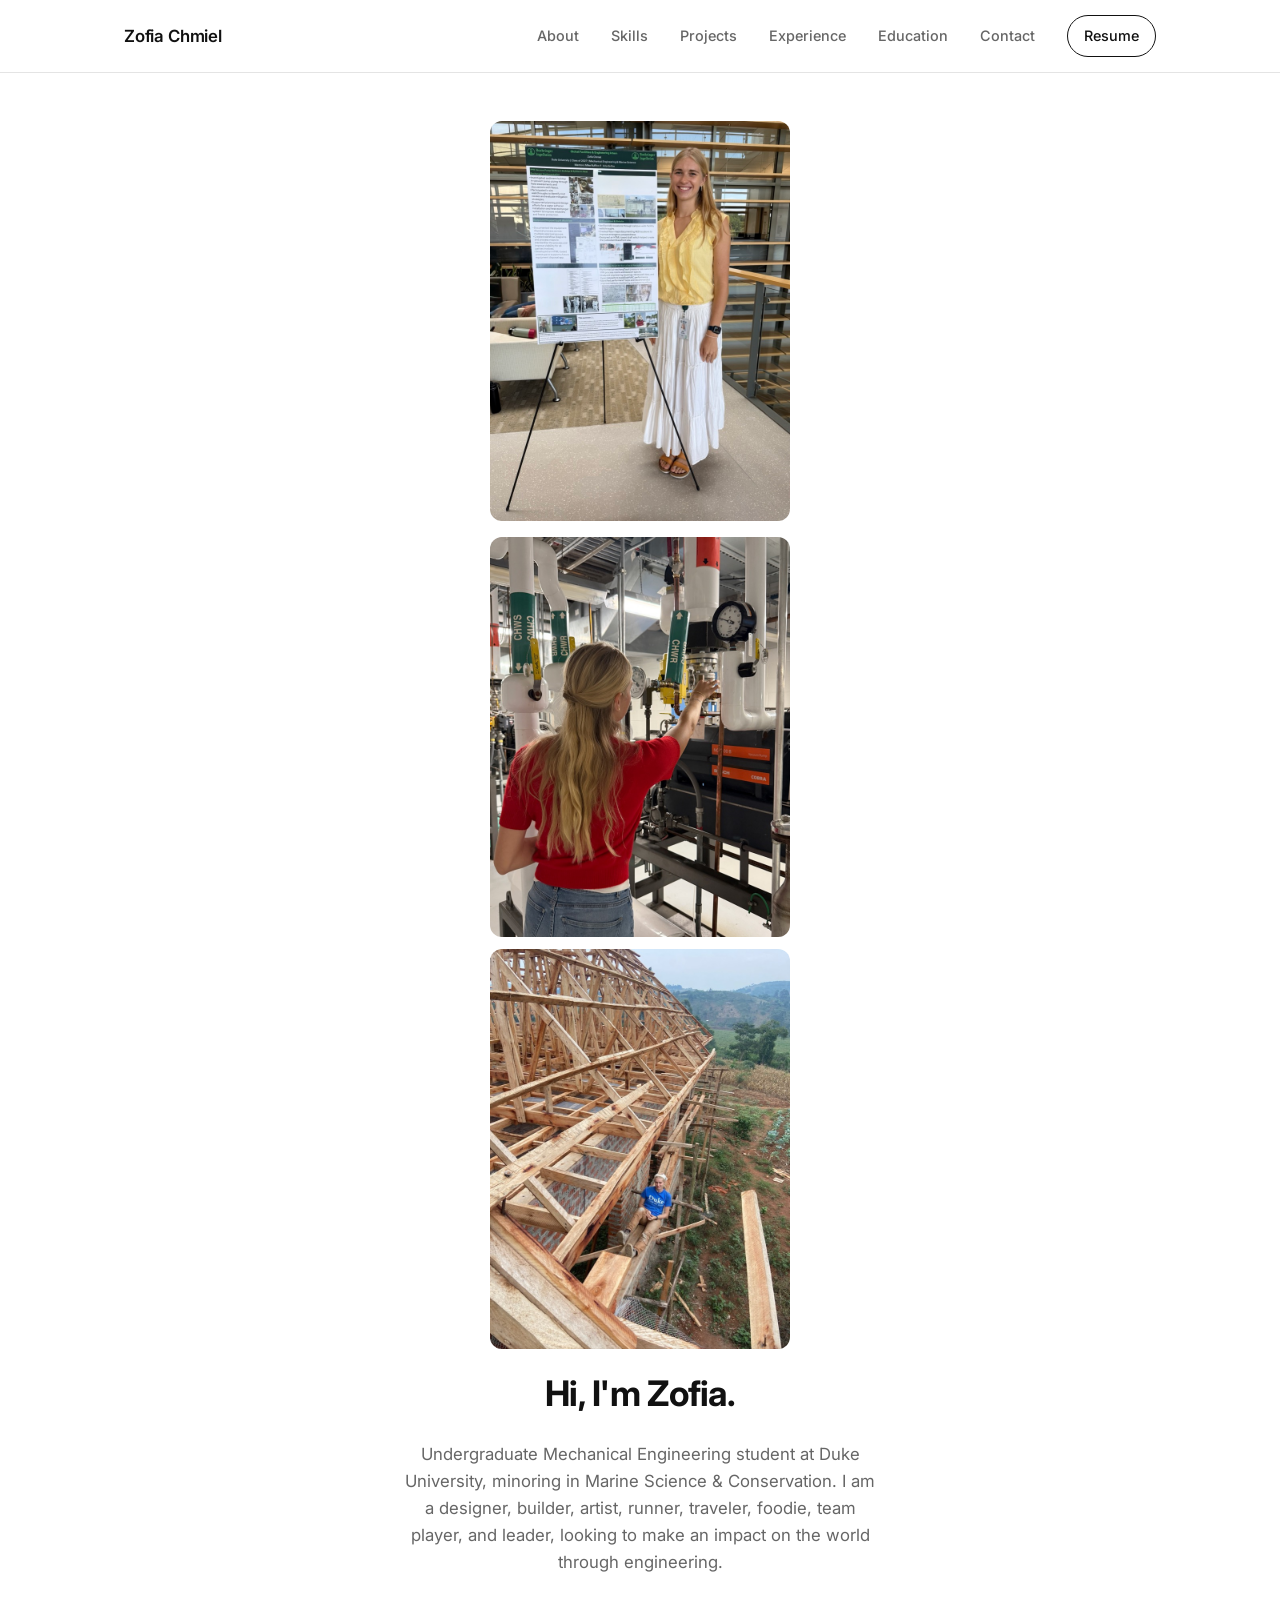
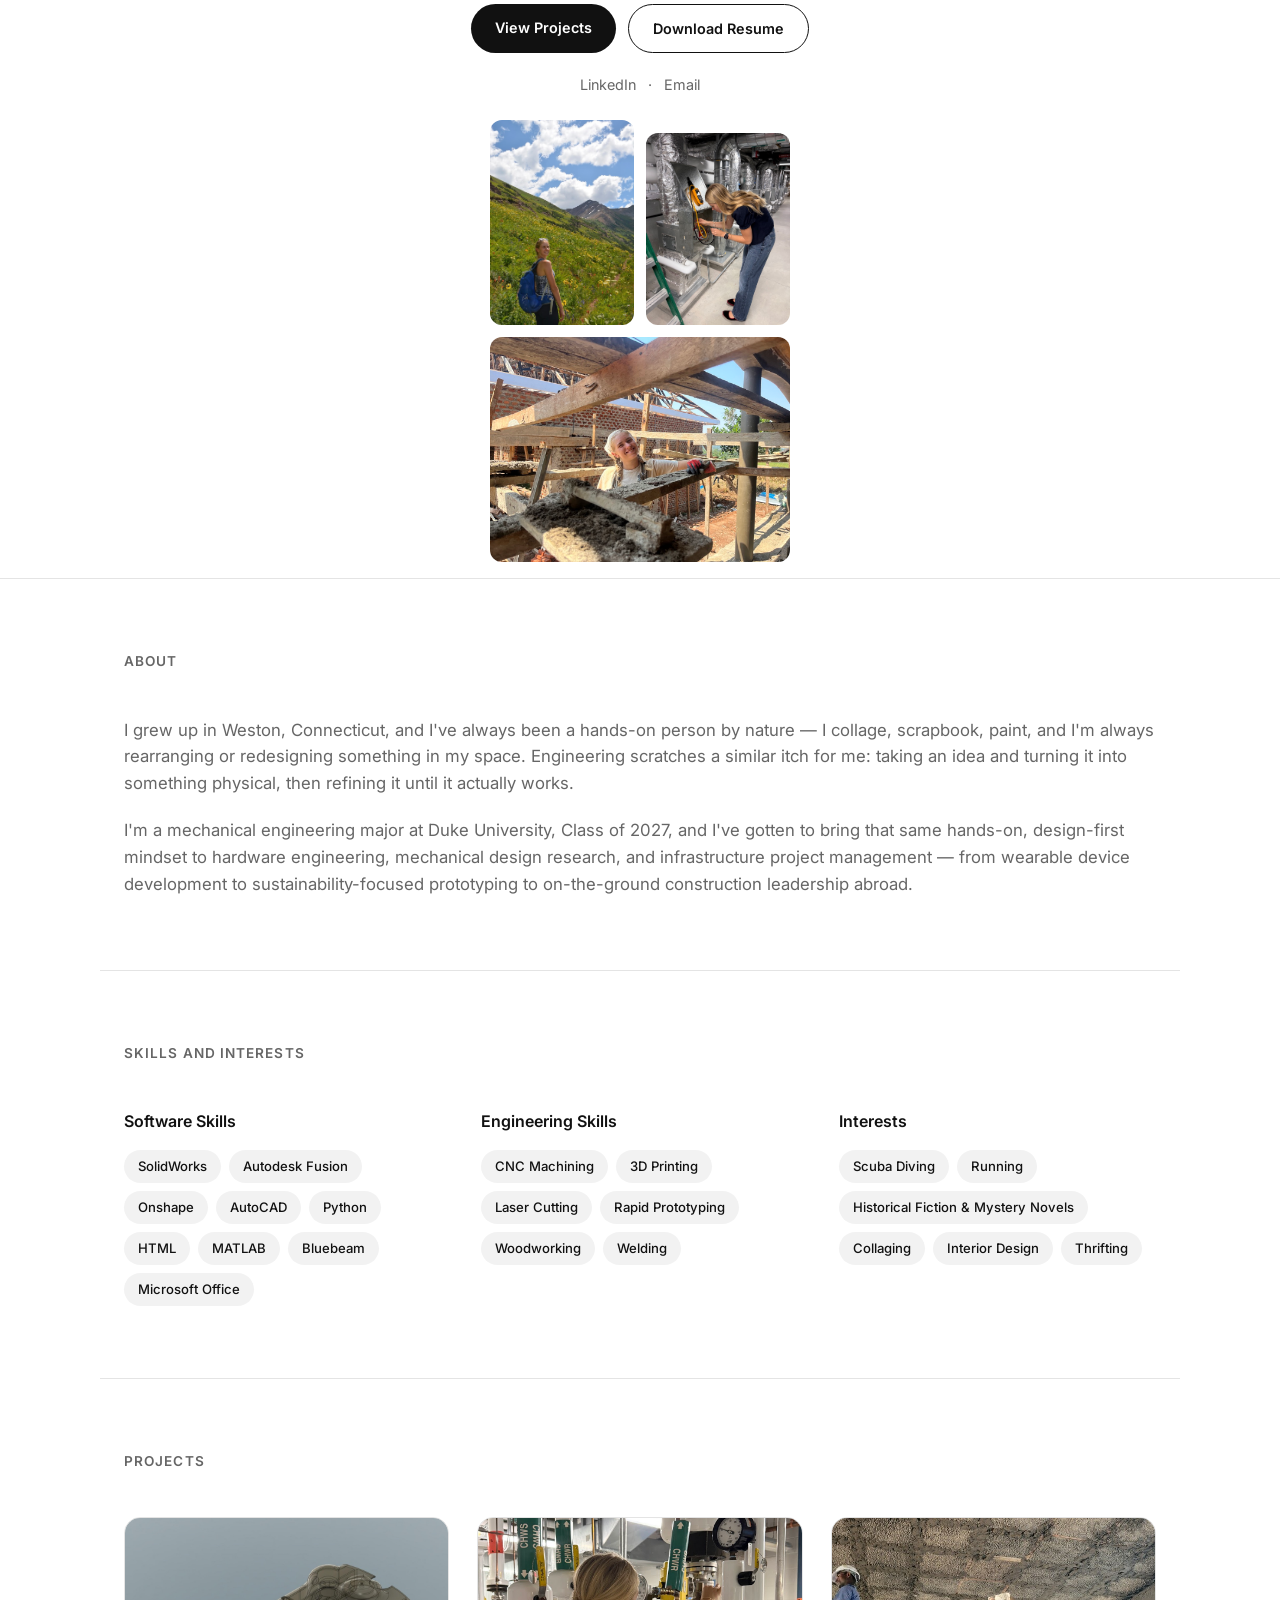
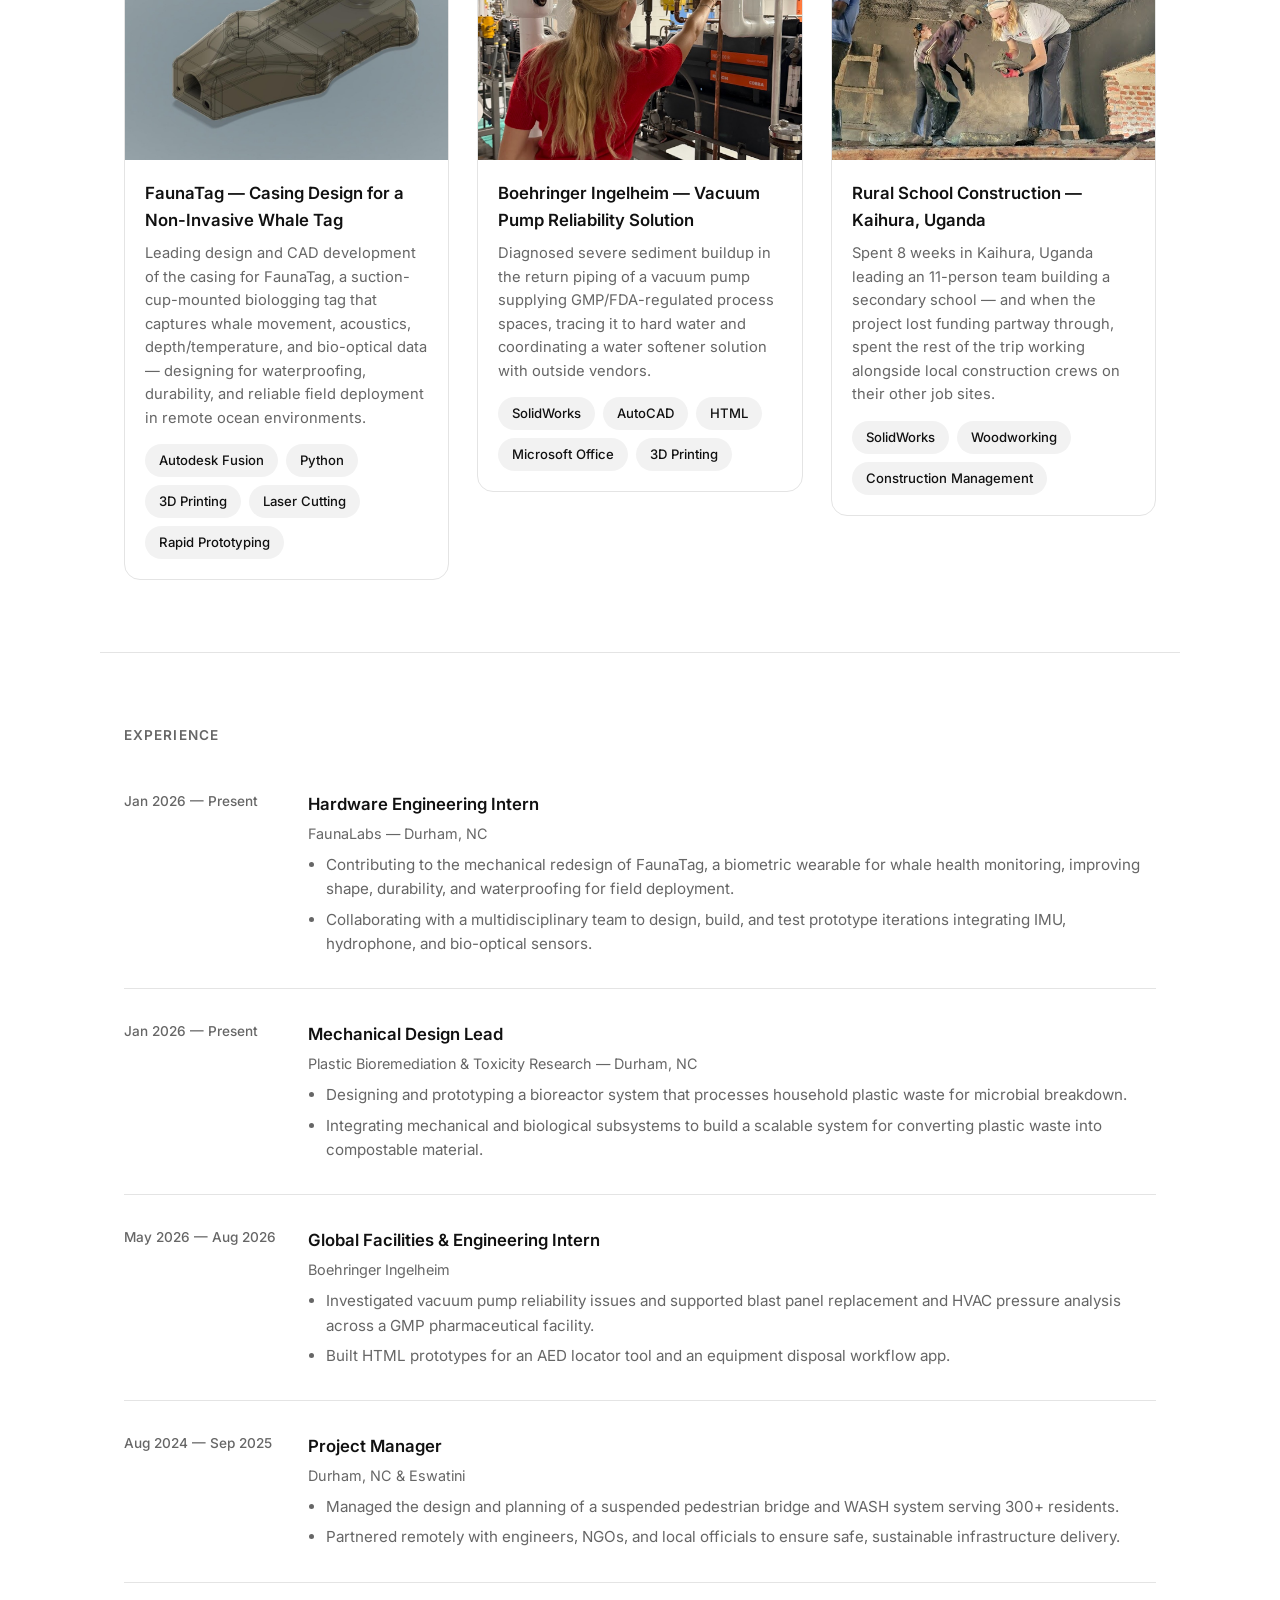
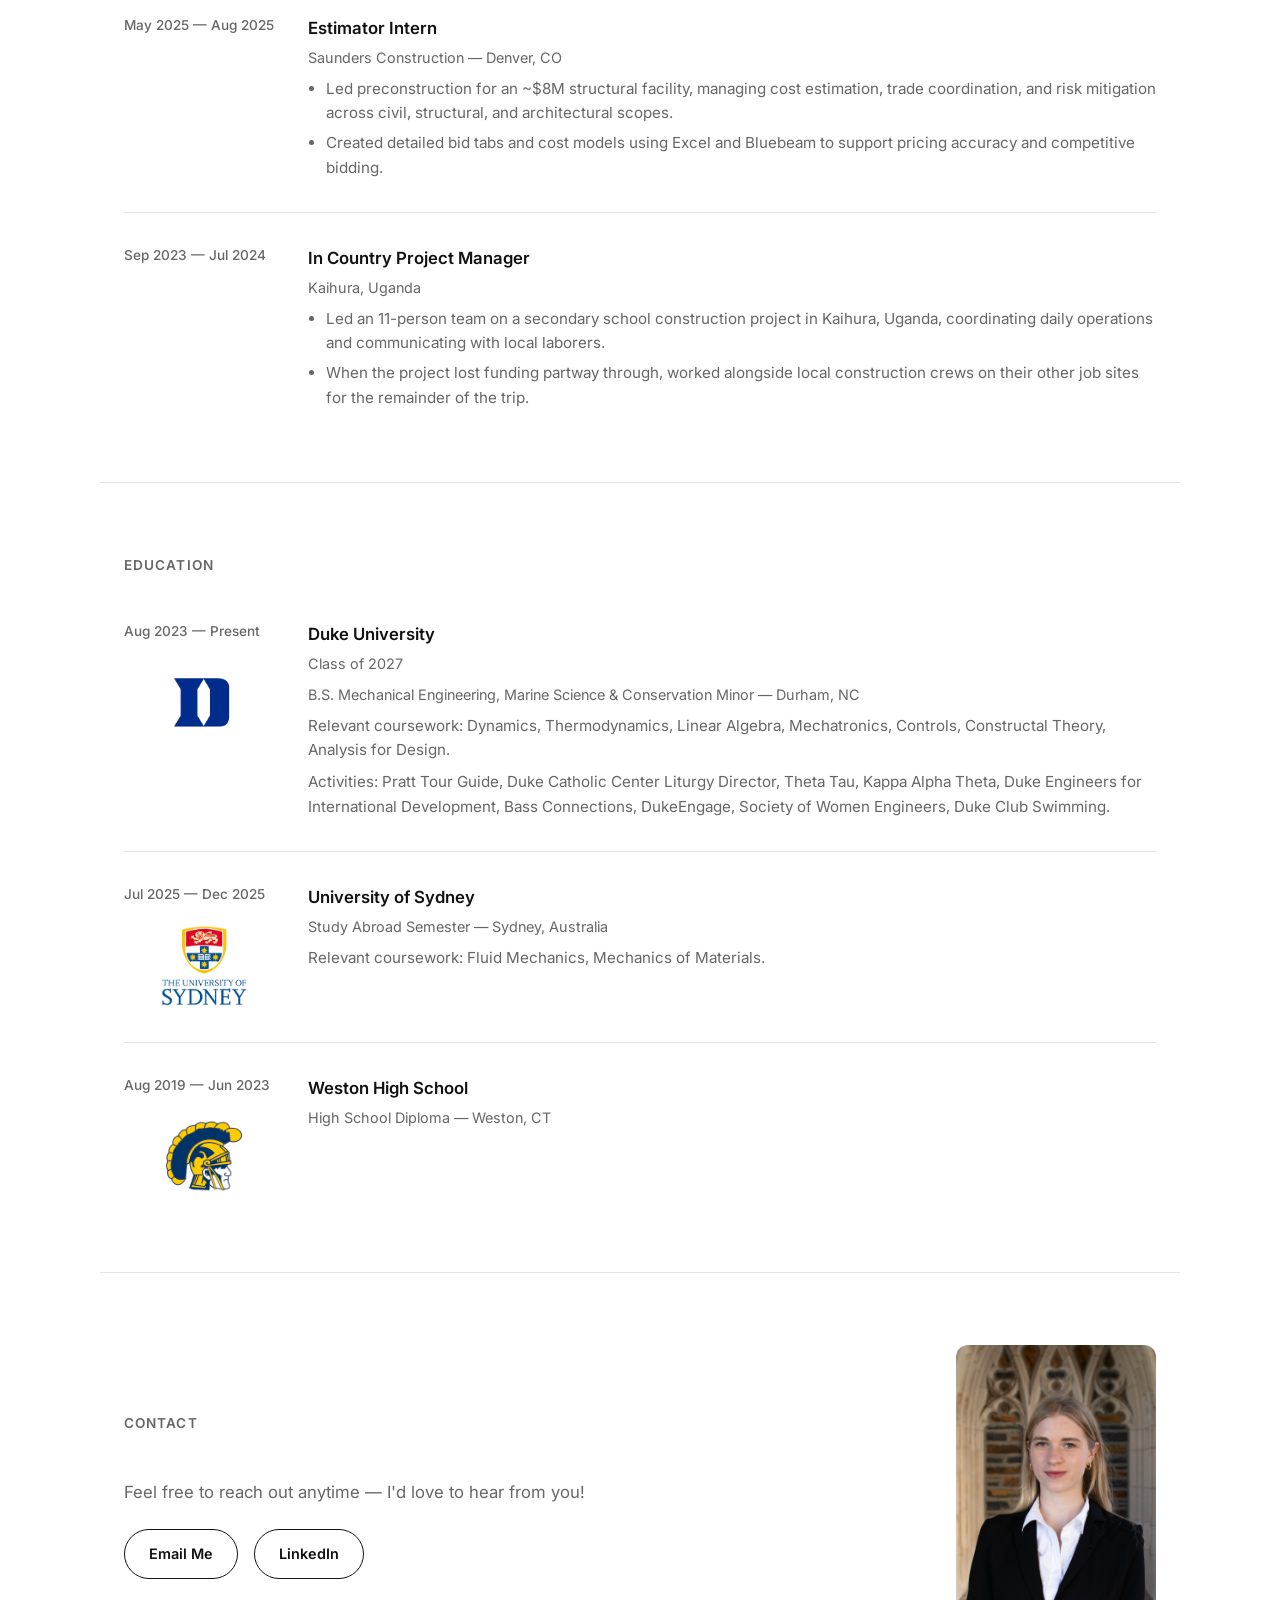
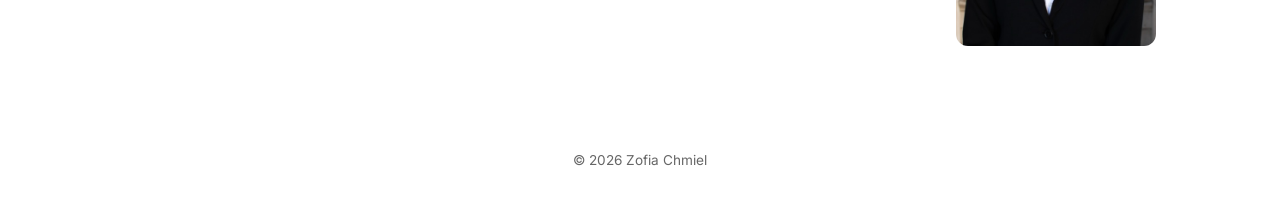
==== commit 6e55b1b0: "Reorder Experience with ongoing roles first, shorten Contact copy Co-Authored-By: Claude Sonnet 5 <n" ====
--- a/index.html
+++ b/index.html
@@ -3,12 +3,12 @@
 <head>
 <meta charset="UTF-8">
 <meta name="viewport" content="width=device-width, initial-scale=1.0">
-<title>Zofia Chmiel — Mechanical Engineer</title>
+<title>Zofia Chmiel - Portfolio</title>
 <meta name="description" content="Portfolio of Zofia Chmiel, mechanical engineer. Projects, experience, and resume.">
 <link rel="preconnect" href="https://fonts.googleapis.com">
 <link rel="preconnect" href="https://fonts.gstatic.com" crossorigin>
 <link href="https://fonts.googleapis.com/css2?family=Inter:wght@400;500;600;700&display=swap" rel="stylesheet">
-<link rel="stylesheet" href="css/style.css?v=59">
+<link rel="stylesheet" href="css/style.css?v=60">
 </head>
 <body>
 
@@ -226,21 +226,6 @@
     <div class="timeline">
 
       <div class="timeline-item">
-        <div class="timeline-date">May 2026 — Aug 2026</div>
-        <div class="timeline-content">
-          <h3>Global Facilities &amp; Engineering Intern</h3>
-          <p class="timeline-org">Boehringer Ingelheim</p>
-          <ul class="timeline-bullets">
-            <li>Investigated vacuum pump reliability issues and supported
-              blast panel replacement and HVAC pressure analysis across a
-              GMP pharmaceutical facility.</li>
-            <li>Built HTML prototypes for an AED locator tool and an
-              equipment disposal workflow app.</li>
-          </ul>
-        </div>
-      </div>
-
-      <div class="timeline-item">
         <div class="timeline-date">Jan 2026 — Present</div>
         <div class="timeline-content">
           <h3>Hardware Engineering Intern</h3>
@@ -267,6 +252,36 @@
             <li>Integrating mechanical and biological subsystems to build
               a scalable system for converting plastic waste into
               compostable material.</li>
+          </ul>
+        </div>
+      </div>
+
+      <div class="timeline-item">
+        <div class="timeline-date">May 2026 — Aug 2026</div>
+        <div class="timeline-content">
+          <h3>Global Facilities &amp; Engineering Intern</h3>
+          <p class="timeline-org">Boehringer Ingelheim</p>
+          <ul class="timeline-bullets">
+            <li>Investigated vacuum pump reliability issues and supported
+              blast panel replacement and HVAC pressure analysis across a
+              GMP pharmaceutical facility.</li>
+            <li>Built HTML prototypes for an AED locator tool and an
+              equipment disposal workflow app.</li>
+          </ul>
+        </div>
+      </div>
+
+      <div class="timeline-item">
+        <div class="timeline-date">Aug 2024 — Sep 2025</div>
+        <div class="timeline-content">
+          <h3>Project Manager</h3>
+          <p class="timeline-org">Durham, NC &amp; Eswatini</p>
+          <ul class="timeline-bullets">
+            <li>Managed the design and planning of a suspended pedestrian
+              bridge and WASH system serving 300+ residents.</li>
+            <li>Partnered remotely with engineers, NGOs, and local
+              officials to ensure safe, sustainable infrastructure
+              delivery.</li>
           </ul>
         </div>
       </div>
@@ -284,21 +299,6 @@
             <li>Created detailed bid tabs and cost models using Excel and
               Bluebeam to support pricing accuracy and competitive
               bidding.</li>
-          </ul>
-        </div>
-      </div>
-
-      <div class="timeline-item">
-        <div class="timeline-date">Aug 2024 — Sep 2025</div>
-        <div class="timeline-content">
-          <h3>Project Manager</h3>
-          <p class="timeline-org">Durham, NC &amp; Eswatini</p>
-          <ul class="timeline-bullets">
-            <li>Managed the design and planning of a suspended pedestrian
-              bridge and WASH system serving 300+ residents.</li>
-            <li>Partnered remotely with engineers, NGOs, and local
-              officials to ensure safe, sustainable infrastructure
-              delivery.</li>
           </ul>
         </div>
       </div>
@@ -378,9 +378,7 @@
       <div class="contact-text">
         <h2 class="section-title">Contact</h2>
         <p class="about-text">
-          I'd love to hear from you! I'm currently looking for
-          opportunities in product design, so feel free to reach out
-          anytime.
+          Feel free to reach out anytime — I'd love to hear from you!
         </p>
         <div class="contact-links">
           <a href="mailto:zofiafchmiel@gmail.com" class="btn btn-outline">Email Me</a>
